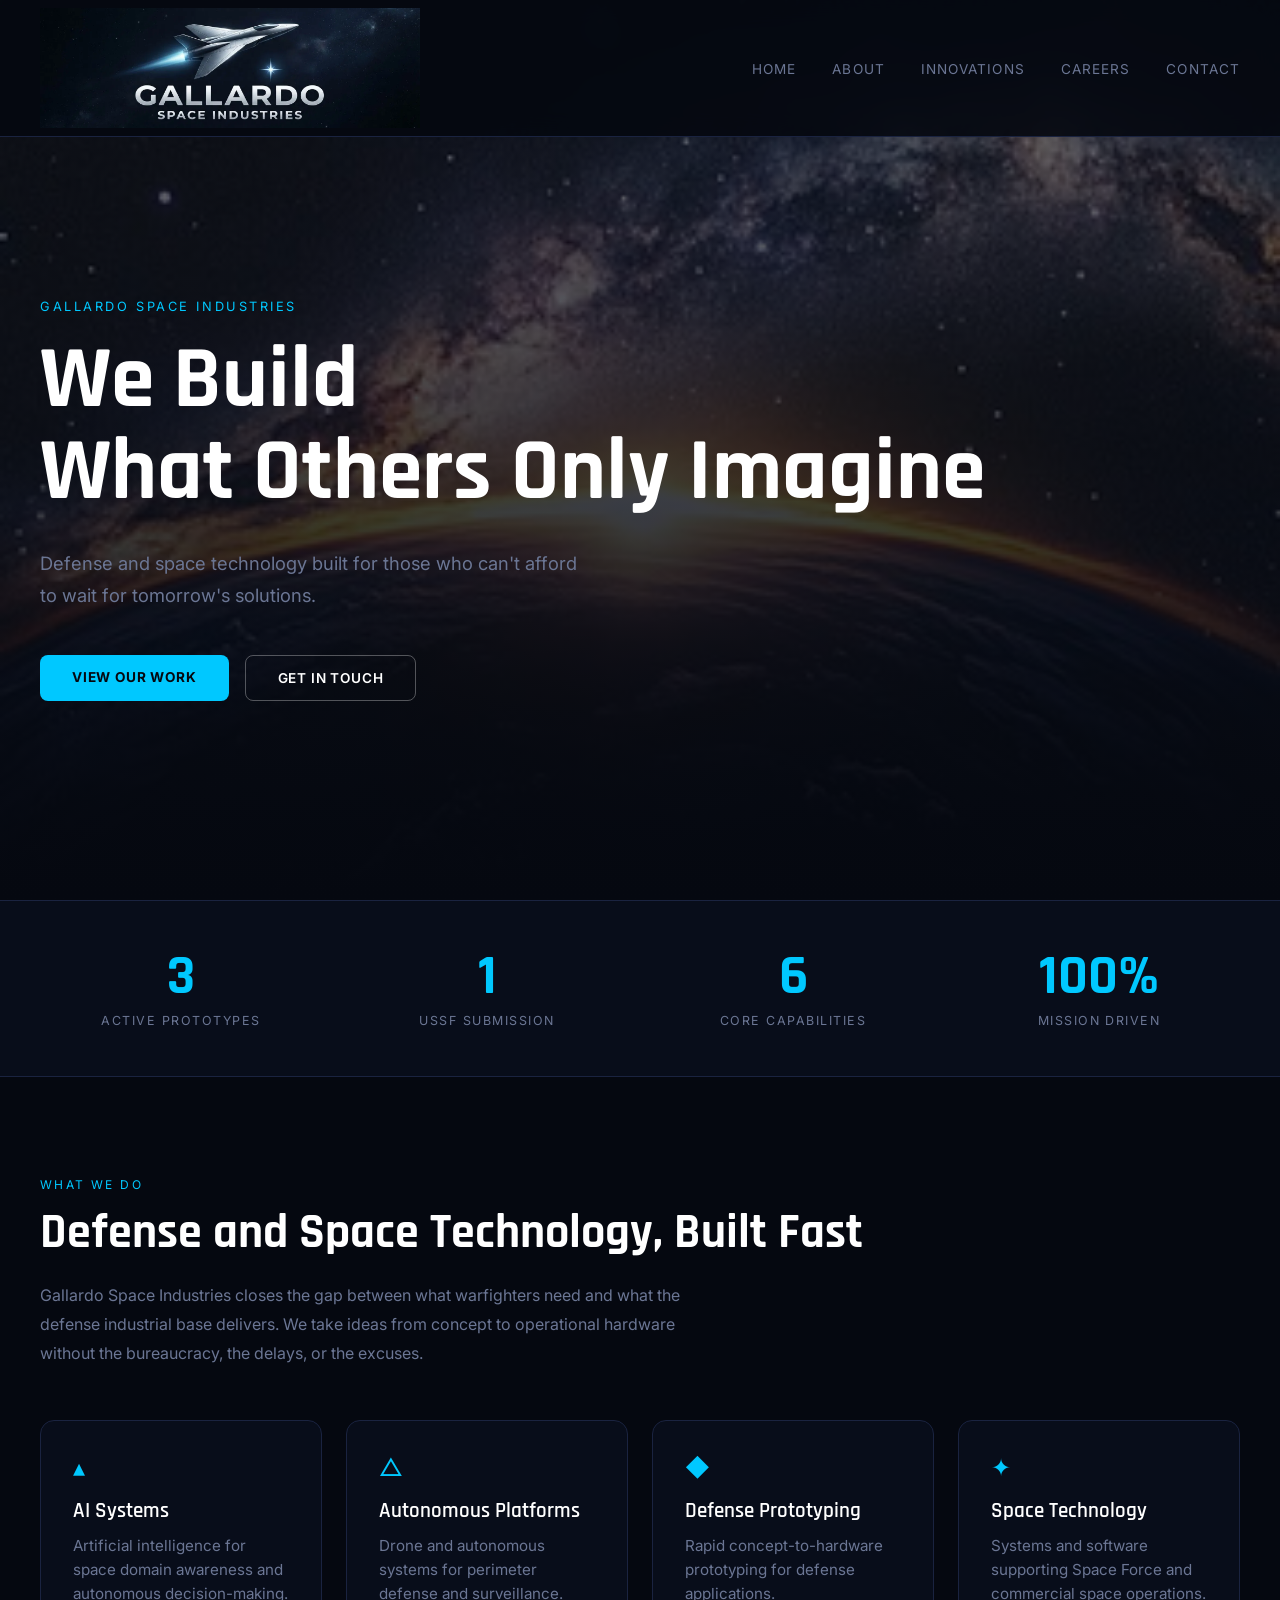
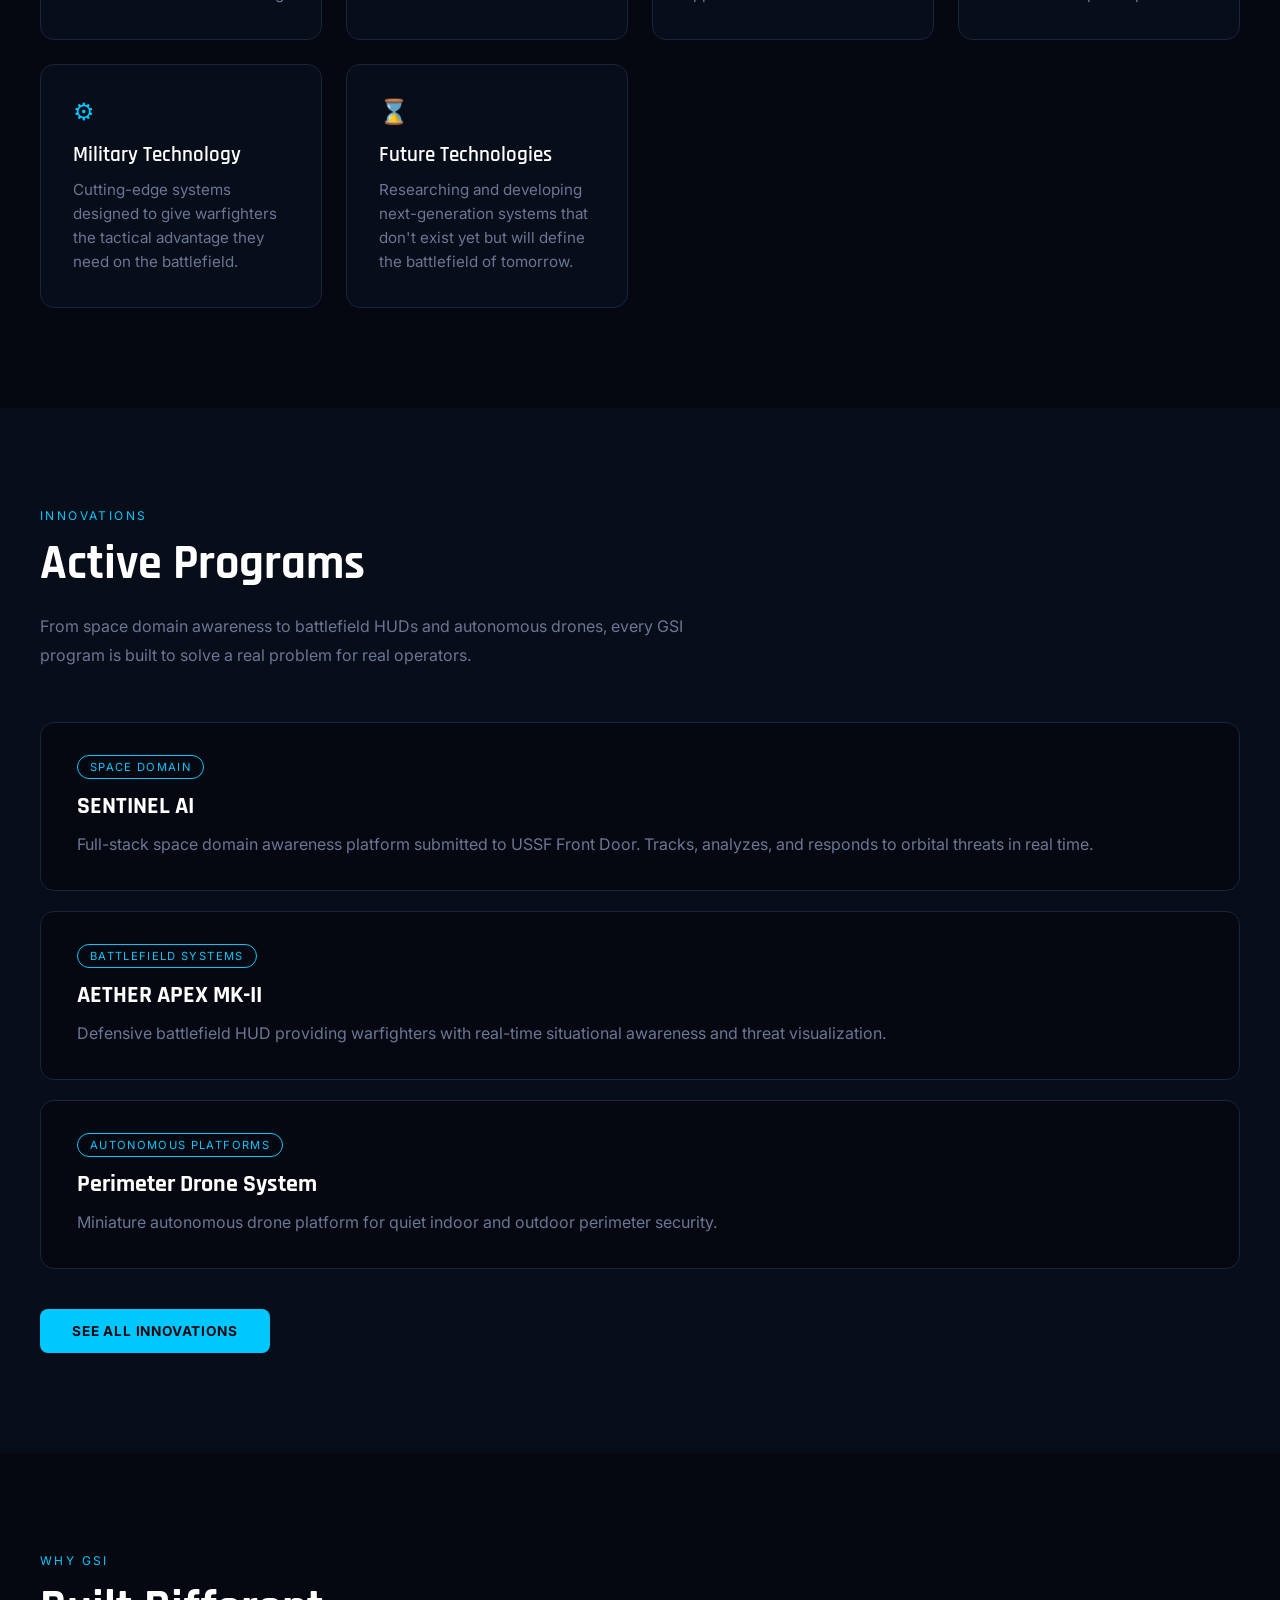
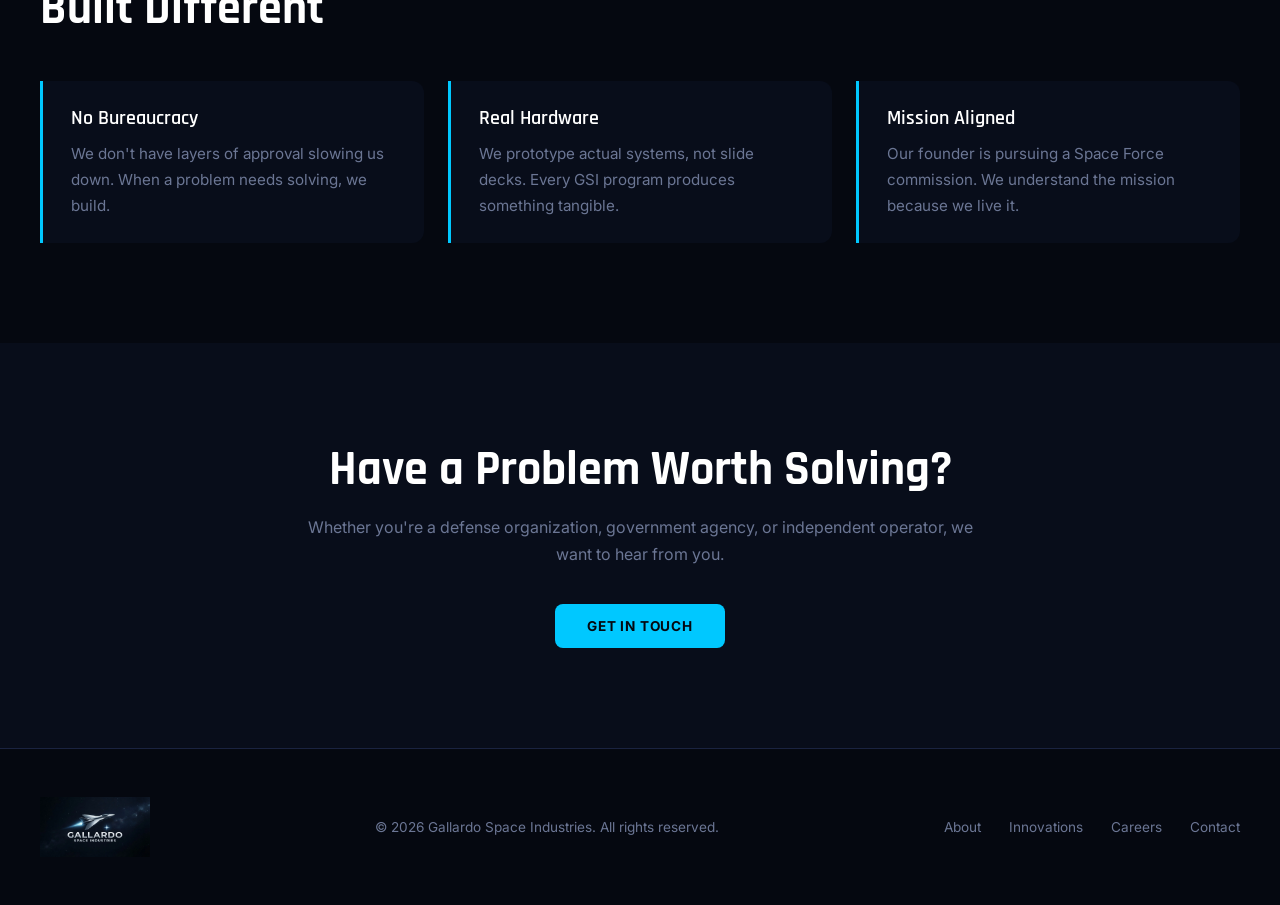
==== index.html @ 93b37f11 "add military and future technologies capabilities" ====
<!DOCTYPE html>
<html lang="en">
<head>
  <meta charset="UTF-8">
  <meta name="viewport" content="width=device-width, initial-scale=1.0">
  <title>Gallardo Space Industries</title>
  <link rel="stylesheet" href="styles.css">
  <link rel="icon" type="image/webp" href="images/GallardoSpaceIndustries.webp">
  <link href="https://fonts.googleapis.com/css2?family=Rajdhani:wght@300;400;500;600;700&family=Inter:wght@300;400;500&display=swap" rel="stylesheet">
</head>
<body>

  <nav id="nav">
    <div class="nav-inner">
      <a href="index.html" class="nav-logo">
        <img src="images/GallardoSpaceIndustries.webp" alt="Gallardo Space Industries">
      </a>
      <button class="hamburger" id="hamburger">
        <span></span>
        <span></span>
        <span></span>
      </button>
      <ul class="nav-links" id="nav-links">
        <li><a href="index.html">Home</a></li>
        <li><a href="about.html">About</a></li>
        <li><a href="innovations.html">Innovations</a></li>
        <li><a href="careers.html">Careers</a></li>
        <li><a href="contact.html">Contact</a></li>
      </ul>
    </div>
  </nav>

  <section class="hero">
    <div class="hero-content">
      <p class="eyebrow">Gallardo Space Industries</p>
      <h1>We Build<br>What Others Only Imagine</h1>
      <p class="hero-sub">Defense and space technology built for those who can't afford to wait for tomorrow's solutions.</p>
      <div class="hero-actions">
        <a href="innovations.html" class="btn-primary">View Our Work</a>
        <a href="contact.html" class="btn-ghost">Get In Touch</a>
      </div>
    </div>
  </section>

  <section class="stats-bar">
    <div class="stats-inner">
      <div class="stat">
        <div class="stat-num">3</div>
        <div class="stat-label">Active Prototypes</div>
      </div>
      <div class="stat">
        <div class="stat-num">1</div>
        <div class="stat-label">USSF Submission</div>
      </div>
      <div class="stat">
        <div class="stat-num">6</div>
        <div class="stat-label">Core Capabilities</div>
      </div>
      <div class="stat">
        <div class="stat-num">100%</div>
        <div class="stat-label">Mission Driven</div>
      </div>
    </div>
  </section>

  <section class="section">
    <div class="section-inner">
      <p class="section-label">What We Do</p>
      <h2>Defense and Space Technology, Built Fast</h2>
      <p class="section-body">Gallardo Space Industries closes the gap between what warfighters need and what the defense industrial base delivers. We take ideas from concept to operational hardware without the bureaucracy, the delays, or the excuses.</p>
      <div class="cap-grid">
        <div class="cap-card reveal">
          <div class="cap-icon">&#9652;</div>
          <h3>AI Systems</h3>
          <p>Artificial intelligence for space domain awareness and autonomous decision-making.</p>
        </div>
        <div class="cap-card reveal">
          <div class="cap-icon">&#9651;</div>
          <h3>Autonomous Platforms</h3>
          <p>Drone and autonomous systems for perimeter defense and surveillance.</p>
        </div>
        <div class="cap-card reveal">
          <div class="cap-icon">&#9670;</div>
          <h3>Defense Prototyping</h3>
          <p>Rapid concept-to-hardware prototyping for defense applications.</p>
        </div>
        <div class="cap-card reveal">
          <div class="cap-icon">&#10022;</div>
          <h3>Space Technology</h3>
          <p>Systems and software supporting Space Force and commercial space operations.</p>
        </div>
        <div class="cap-card reveal">
          <div class="cap-icon">&#9881;</div>
          <h3>Military Technology</h3>
          <p>Cutting-edge systems designed to give warfighters the tactical advantage they need on the battlefield.</p>
        </div>
        <div class="cap-card reveal">
          <div class="cap-icon">&#8987;</div>
          <h3>Future Technologies</h3>
          <p>Researching and developing next-generation systems that don't exist yet but will define the battlefield of tomorrow.</p>
        </div>
      </div>
    </div>
  </section>

  <section class="section section-dark">
    <div class="section-inner">
      <p class="section-label">Innovations</p>
      <h2>Active Programs</h2>
      <p class="section-body">From space domain awareness to battlefield HUDs and autonomous drones, every GSI program is built to solve a real problem for real operators.</p>
      <div class="projects-list">
        <div class="project-card reveal">
          <div class="project-tag">Space Domain</div>
          <h3>SENTINEL AI</h3>
          <p>Full-stack space domain awareness platform submitted to USSF Front Door. Tracks, analyzes, and responds to orbital threats in real time.</p>
        </div>
        <div class="project-card reveal">
          <div class="project-tag">Battlefield Systems</div>
          <h3>AETHER APEX MK-II</h3>
          <p>Defensive battlefield HUD providing warfighters with real-time situational awareness and threat visualization.</p>
        </div>
        <div class="project-card reveal">
          <div class="project-tag">Autonomous Platforms</div>
          <h3>Perimeter Drone System</h3>
          <p>Miniature autonomous drone platform for quiet indoor and outdoor perimeter security.</p>
        </div>
      </div>
      <div style="margin-top: 40px;">
        <a href="innovations.html" class="btn-primary">See All Innovations</a>
      </div>
    </div>
  </section>

  <section class="section">
    <div class="section-inner">
      <p class="section-label">Why GSI</p>
      <h2>Built Different</h2>
      <div class="why-grid">
        <div class="why-card reveal">
          <h3>No Bureaucracy</h3>
          <p>We don't have layers of approval slowing us down. When a problem needs solving, we build.</p>
        </div>
        <div class="why-card reveal">
          <h3>Real Hardware</h3>
          <p>We prototype actual systems, not slide decks. Every GSI program produces something tangible.</p>
        </div>
        <div class="why-card reveal">
          <h3>Mission Aligned</h3>
          <p>Our founder is pursuing a Space Force commission. We understand the mission because we live it.</p>
        </div>
      </div>
    </div>
  </section>

  <section class="section section-dark cta-section">
    <div class="section-inner cta-inner">
      <h2>Have a Problem Worth Solving?</h2>
      <p>Whether you're a defense organization, government agency, or independent operator, we want to hear from you.</p>
      <a href="contact.html" class="btn-primary">Get In Touch</a>
    </div>
  </section>

  <footer>
    <div class="footer-inner">
      <img src="images/GallardoSpaceIndustries.webp" alt="GSI" class="footer-logo">
      <p>&copy; 2026 Gallardo Space Industries. All rights reserved.</p>
      <div class="footer-links">
        <a href="about.html">About</a>
        <a href="innovations.html">Innovations</a>
        <a href="careers.html">Careers</a>
        <a href="contact.html">Contact</a>
      </div>
    </div>
  </footer>

  <script src="script.js"></script>
</body>
</html>
---- styles.css ----
* { margin: 0; padding: 0; box-sizing: border-box; }

:root {
  --bg: #050810;
  --surface: #080d1a;
  --border: #1a2340;
  --accent: #00c8ff;
  --accent2: #0055ff;
  --text: #e8eaf0;
  --muted: #6b7694;
  --white: #ffffff;
}

body {
  background-color: var(--bg);
  color: var(--text);
  font-family: 'Inter', sans-serif;
  overflow-x: hidden;
}

/* NAV */
#nav {
  position: fixed;
  top: 0;
  width: 100%;
  z-index: 100;
  padding: 8px 40px;
  background: rgba(5, 8, 16, 0.92);
  backdrop-filter: blur(12px);
  border-bottom: 1px solid var(--border);
  transition: background 0.3s;
}

.nav-inner {
  display: flex;
  justify-content: space-between;
  align-items: center;
  max-width: 1200px;
  margin: 0 auto;
}

.nav-logo img {
  height: 120px;
  width: 380px;
  object-fit: cover;
  display: block;
}

.nav-links {
  display: flex;
  list-style: none;
  gap: 36px;
}

.nav-links a {
  color: var(--muted);
  text-decoration: none;
  font-size: 0.85rem;
  letter-spacing: 0.08em;
  text-transform: uppercase;
  transition: color 0.3s;
}

.nav-links a:hover { color: var(--accent); }

.hamburger {
  display: none;
  flex-direction: column;
  gap: 5px;
  cursor: pointer;
  background: none;
  border: none;
  padding: 4px;
}

.hamburger span {
  display: block;
  width: 24px;
  height: 2px;
  background: var(--white);
  transition: all 0.3s;
}

.nav-links.open {
  display: flex;
  flex-direction: column;
  position: absolute;
  top: 100%;
  left: 0;
  width: 100%;
  background: rgba(5, 8, 16, 0.98);
  padding: 20px 24px;
  gap: 20px;
  border-bottom: 1px solid var(--border);
}

/* HERO */
.hero {
  min-height: 100vh;
  display: flex;
  align-items: center;
  padding: 200px 40px 100px;
  background-image: linear-gradient(to bottom, rgba(5,8,16,0.55) 0%, rgba(5,8,16,0.8) 60%, rgba(5,8,16,1) 100%), url('images/Earth.jpg');
  background-size: cover;
  background-position: center top;
}

.hero-content {
  max-width: 1200px;
  margin: 0 auto;
  width: 100%;
}

.eyebrow {
  color: var(--accent);
  font-size: 0.8rem;
  text-transform: uppercase;
  letter-spacing: 0.2em;
  margin-bottom: 20px;
}

.hero h1 {
  font-family: 'Rajdhani', sans-serif;
  font-size: clamp(3rem, 7vw, 5.5rem);
  font-weight: 700;
  color: var(--white);
  line-height: 1.05;
  margin-bottom: 28px;
}

.hero-sub {
  color: var(--muted);
  font-size: 1.15rem;
  max-width: 540px;
  line-height: 1.75;
  margin-bottom: 44px;
}

.hero-actions { display: flex; gap: 16px; flex-wrap: wrap; }

/* STATS BAR */
.stats-bar {
  background: var(--surface);
  border-top: 1px solid var(--border);
  border-bottom: 1px solid var(--border);
  padding: 48px 40px;
}

.stats-inner {
  max-width: 1200px;
  margin: 0 auto;
  display: grid;
  grid-template-columns: repeat(4, 1fr);
  gap: 24px;
  text-align: center;
}

.stat-num {
  font-family: 'Rajdhani', sans-serif;
  font-size: 3.5rem;
  font-weight: 700;
  color: var(--accent);
  line-height: 1;
  margin-bottom: 8px;
}

.stat-label {
  font-size: 0.78rem;
  text-transform: uppercase;
  letter-spacing: 0.12em;
  color: var(--muted);
}

/* BUTTONS */
.btn-primary {
  background: var(--accent);
  color: var(--bg);
  padding: 14px 32px;
  border-radius: 8px;
  text-decoration: none;
  font-weight: 700;
  font-size: 0.85rem;
  letter-spacing: 0.06em;
  text-transform: uppercase;
  border: none;
  cursor: pointer;
  transition: opacity 0.3s, transform 0.2s;
  display: inline-block;
}

.btn-primary:hover { opacity: 0.85; transform: translateY(-2px); }

.btn-ghost {
  border: 1px solid rgba(255,255,255,0.3);
  color: var(--white);
  padding: 14px 32px;
  border-radius: 8px;
  text-decoration: none;
  font-weight: 600;
  font-size: 0.85rem;
  letter-spacing: 0.06em;
  text-transform: uppercase;
  transition: border-color 0.3s, color 0.3s;
  display: inline-block;
}

.btn-ghost:hover { border-color: var(--accent); color: var(--accent); }

/* SECTIONS */
.section { padding: 100px 40px; }
.section-dark { background: var(--surface); }

.section-inner {
  max-width: 1200px;
  margin: 0 auto;
}

.section-label {
  color: var(--accent);
  font-size: 0.75rem;
  text-transform: uppercase;
  letter-spacing: 0.2em;
  margin-bottom: 14px;
}

.section h2,
.section-inner h2 {
  font-family: 'Rajdhani', sans-serif;
  font-size: clamp(2rem, 4vw, 3rem);
  font-weight: 700;
  color: var(--white);
  margin-bottom: 20px;
  line-height: 1.15;
}

.section-body {
  color: var(--muted);
  font-size: 1rem;
  line-height: 1.8;
  max-width: 680px;
  margin-bottom: 52px;
}

/* CAP GRID */
.cap-grid {
  display: grid;
  grid-template-columns: repeat(auto-fit, minmax(240px, 1fr));
  gap: 24px;
  margin-top: 44px;
}

.cap-icon {
  font-size: 1.5rem;
  color: var(--accent);
  margin-bottom: 16px;
}

.cap-card {
  background: var(--surface);
  border: 1px solid var(--border);
  border-radius: 14px;
  padding: 32px;
  transition: border-color 0.3s, transform 0.3s;
}

.cap-card:hover { border-color: var(--accent); transform: translateY(-4px); }

.cap-card h3 {
  font-family: 'Rajdhani', sans-serif;
  font-size: 1.3rem;
  font-weight: 600;
  color: var(--white);
  margin-bottom: 10px;
}

.cap-card p { color: var(--muted); font-size: 0.95rem; line-height: 1.6; }

/* PROJECTS */
.projects-list {
  display: flex;
  flex-direction: column;
  gap: 20px;
  margin-top: 44px;
}

.project-tag {
  font-size: 0.7rem;
  text-transform: uppercase;
  letter-spacing: 0.12em;
  color: var(--accent);
  border: 1px solid var(--accent);
  border-radius: 999px;
  padding: 4px 12px;
  display: inline-block;
  margin-bottom: 12px;
}

.project-card {
  background: var(--bg);
  border: 1px solid var(--border);
  border-radius: 14px;
  padding: 32px 36px;
  transition: border-color 0.3s, transform 0.3s;
}

.project-card:hover { border-color: var(--accent); transform: translateX(6px); }

.project-card h3 {
  font-family: 'Rajdhani', sans-serif;
  font-size: 1.5rem;
  font-weight: 700;
  color: var(--white);
  margin-bottom: 10px;
}

.project-card p { color: var(--muted); line-height: 1.7; }

/* WHY GRID */
.why-grid {
  display: grid;
  grid-template-columns: repeat(auto-fit, minmax(280px, 1fr));
  gap: 24px;
  margin-top: 44px;
}

.why-card {
  border-left: 3px solid var(--accent);
  padding: 24px 28px;
  background: var(--surface);
  border-radius: 0 12px 12px 0;
}

.why-card h3 {
  font-family: 'Rajdhani', sans-serif;
  font-size: 1.25rem;
  font-weight: 600;
  color: var(--white);
  margin-bottom: 10px;
}

.why-card p { color: var(--muted); line-height: 1.7; font-size: 0.95rem; }

/* CTA */
.cta-section { text-align: center; }
.cta-inner { max-width: 700px; margin: 0 auto; }
.cta-inner h2 { margin-bottom: 16px; }
.cta-inner p { color: var(--muted); margin-bottom: 36px; line-height: 1.7; }

/* PAGE HERO (inner pages) */
.page-hero {
  padding: 220px 40px 80px;
  width: 100%;
  background-size: cover;
  background-position: center top;
}

.page-hero-inner {
  max-width: 1200px;
  margin: 0 auto;
}

.page-hero h1 {
  font-family: 'Rajdhani', sans-serif;
  font-size: clamp(2.5rem, 5vw, 4rem);
  font-weight: 700;
  color: var(--white);
  line-height: 1.1;
  margin-bottom: 20px;
}

/* PAGE HERO BACKGROUNDS */
.about-hero {
  background-image: linear-gradient(to bottom, rgba(5,8,16,0.55) 0%, rgba(5,8,16,0.8) 60%, rgba(5,8,16,1) 100%), url('images/about.webp');
}

.innovations-hero {
  background-image: linear-gradient(to bottom, rgba(5,8,16,0.55) 0%, rgba(5,8,16,0.8) 60%, rgba(5,8,16,1) 100%), url('images/innovations.jpg');
}

.careers-hero {
  background-image: linear-gradient(to bottom, rgba(5,8,16,0.55) 0%, rgba(5,8,16,0.8) 60%, rgba(5,8,16,1) 100%), url('images/careers.jpeg');
}

.contact-hero {
  background-image: linear-gradient(to bottom, rgba(5,8,16,0.55) 0%, rgba(5,8,16,0.8) 60%, rgba(5,8,16,1) 100%), url('images/contact.jpg');
}

/* FOUNDER */
.founder-grid {
  display: grid;
  grid-template-columns: 260px 1fr;
  gap: 60px;
  align-items: start;
  margin-top: 44px;
}

.founder-photo {
  width: 260px;
  height: 260px;
  border-radius: 50%;
  object-fit: cover;
  border: 3px solid var(--accent);
}

.founder-text h3 {
  font-family: 'Rajdhani', sans-serif;
  font-size: 1.8rem;
  font-weight: 700;
  color: var(--white);
  margin-bottom: 16px;
}

.founder-text p { color: var(--muted); line-height: 1.8; font-size: 1rem; }

/* FORMS */
form {
  display: flex;
  flex-direction: column;
  gap: 16px;
  max-width: 620px;
  margin-top: 44px;
}

form input,
form textarea,
form select {
  background: var(--surface);
  border: 1px solid var(--border);
  border-radius: 10px;
  padding: 14px 18px;
  color: var(--text);
  font-family: 'Inter', sans-serif;
  font-size: 0.95rem;
  transition: border-color 0.3s;
  width: 100%;
}

form input:focus,
form textarea:focus,
form select:focus {
  outline: none;
  border-color: var(--accent);
}

form input::placeholder,
form textarea::placeholder { color: var(--muted); }

form input[type="file"] {
  border-style: dashed;
  color: var(--muted);
  cursor: pointer;
}

.form-success {
  color: var(--accent);
  margin-top: 8px;
  font-size: 0.95rem;
}

/* SCROLL REVEAL */
.reveal {
  opacity: 0;
  transform: translateY(30px);
  transition: opacity 0.7s ease, transform 0.7s ease;
}

.reveal.visible {
  opacity: 1;
  transform: translateY(0);
}

/* FOOTER */
footer {
  padding: 48px 40px;
  border-top: 1px solid var(--border);
}

.footer-inner {
  max-width: 1200px;
  margin: 0 auto;
  display: flex;
  align-items: center;
  justify-content: space-between;
  flex-wrap: wrap;
  gap: 24px;
}

.footer-logo { height: 60px; width: auto; }

footer p { color: var(--muted); font-size: 0.85rem; }

.footer-links { display: flex; gap: 28px; }

.footer-links a {
  color: var(--muted);
  text-decoration: none;
  font-size: 0.85rem;
  transition: color 0.3s;
}

.footer-links a:hover { color: var(--accent); }

/* ROLES (careers) */
.roles-list { display: flex; flex-direction: column; gap: 16px; margin-top: 44px; }

.role-card {
  background: var(--surface);
  border: 1px solid var(--border);
  border-radius: 14px;
  padding: 28px 32px;
  transition: border-color 0.3s;
}

.role-card:hover { border-color: var(--accent); }

.role-head {
  display: flex;
  justify-content: space-between;
  align-items: center;
  flex-wrap: wrap;
  gap: 8px;
  margin-bottom: 10px;
}

.role-head h3 {
  font-family: 'Rajdhani', sans-serif;
  font-size: 1.3rem;
  font-weight: 600;
  color: var(--white);
}

.role-tag {
  font-size: 0.7rem;
  text-transform: uppercase;
  letter-spacing: 0.1em;
  color: var(--accent);
  border: 1px solid var(--accent);
  border-radius: 999px;
  padding: 4px 12px;
}

.role-card p { color: var(--muted); font-size: 0.95rem; line-height: 1.6; }

/* HAMBURGER / RESPONSIVE */
.hamburger {
  display: none;
  flex-direction: column;
  gap: 5px;
  cursor: pointer;
  background: none;
  border: none;
  padding: 4px;
}

.hamburger span {
  display: block;
  width: 24px;
  height: 2px;
  background: var(--white);
  transition: all 0.3s;
}

.nav-links.open {
  display: flex;
  flex-direction: column;
  position: absolute;
  top: 100%;
  left: 0;
  width: 100%;
  background: rgba(5, 8, 16, 0.98);
  padding: 20px 24px;
  gap: 20px;
  border-bottom: 1px solid var(--border);
}

@media (max-width: 768px) {
  #nav { padding: 8px 20px; }
  .nav-logo img { height: 60px; width: 180px; }
  .nav-links { display: none; }
  .hamburger { display: flex; }
  .hero { padding: 160px 20px 80px; }
  .section { padding: 60px 20px; }
  .page-hero { padding: 160px 20px 60px; }
  .stats-bar { padding: 36px 20px; }
  .stats-inner { grid-template-columns: repeat(2, 1fr); }
  .founder-grid { grid-template-columns: 1fr; }
  .founder-photo { width: 200px; height: 200px; }
  .footer-inner { flex-direction: column; text-align: center; }
  .footer-links { justify-content: center; }
}
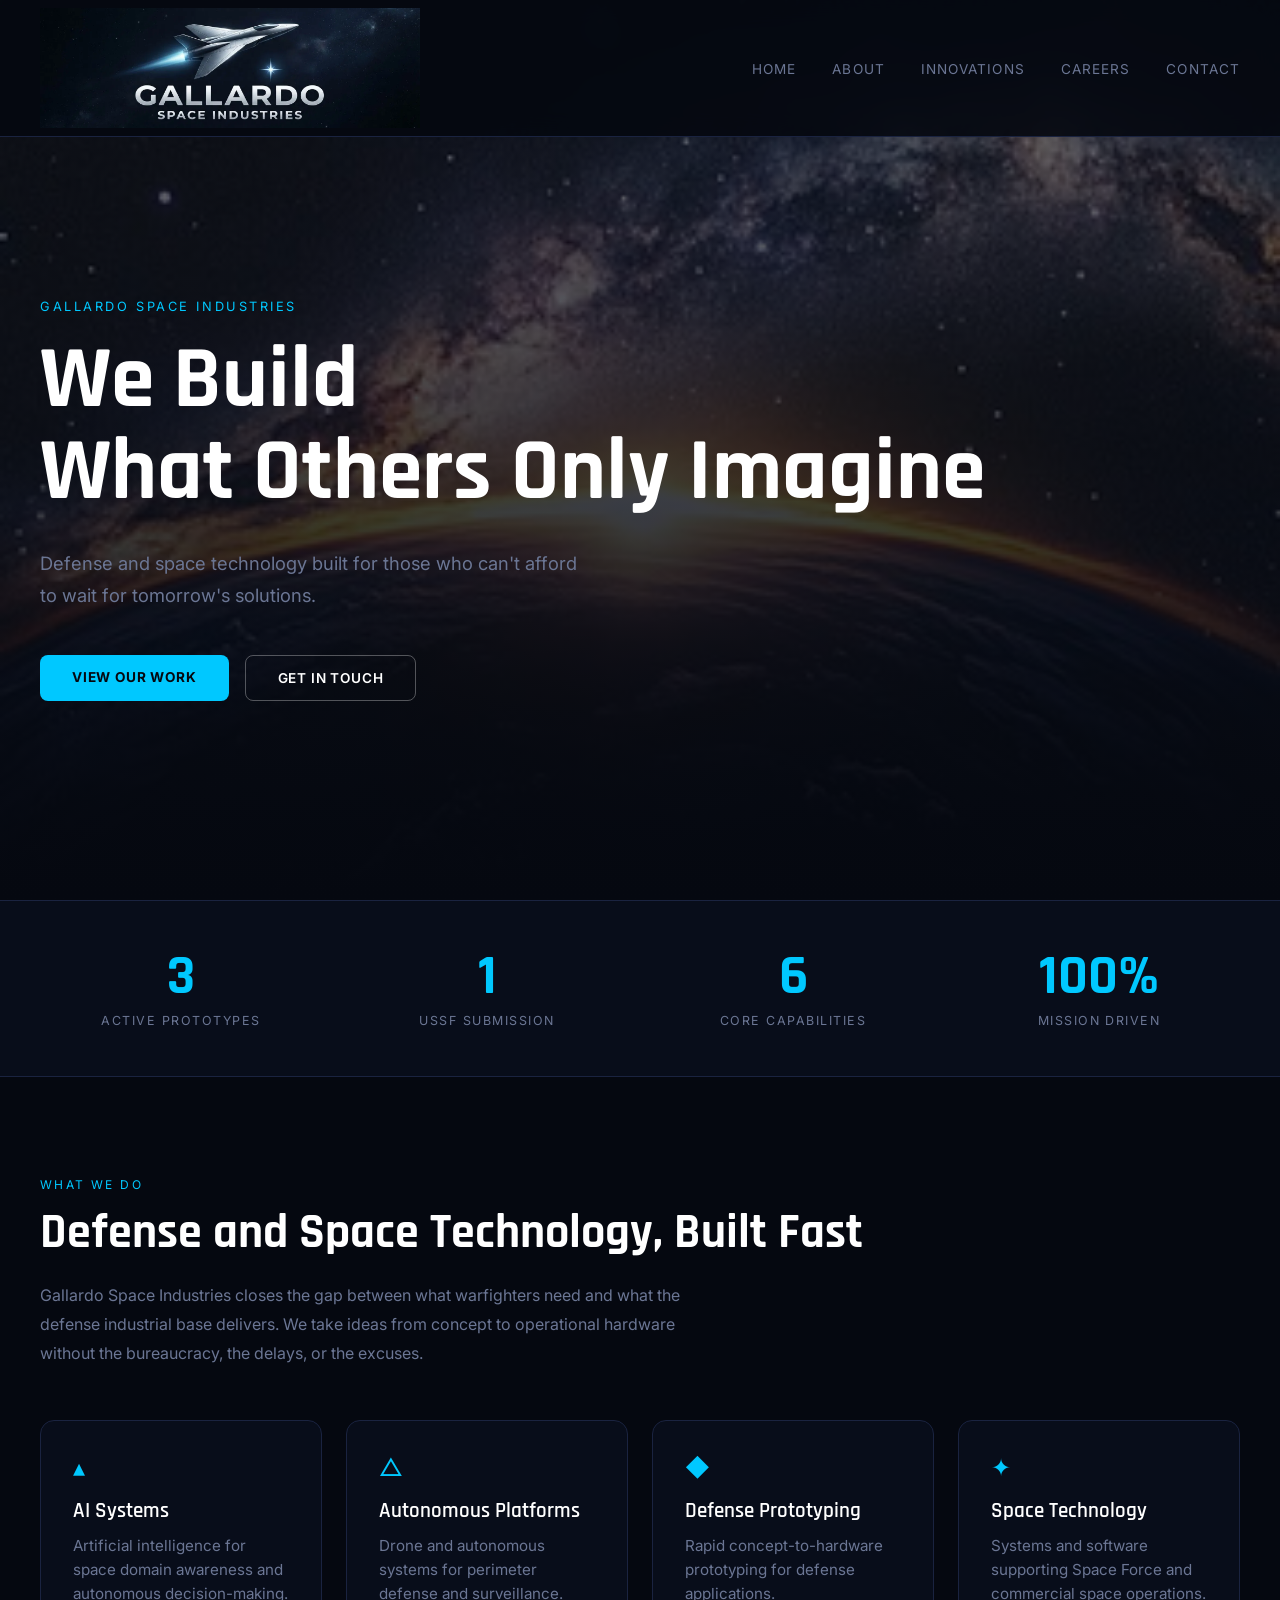
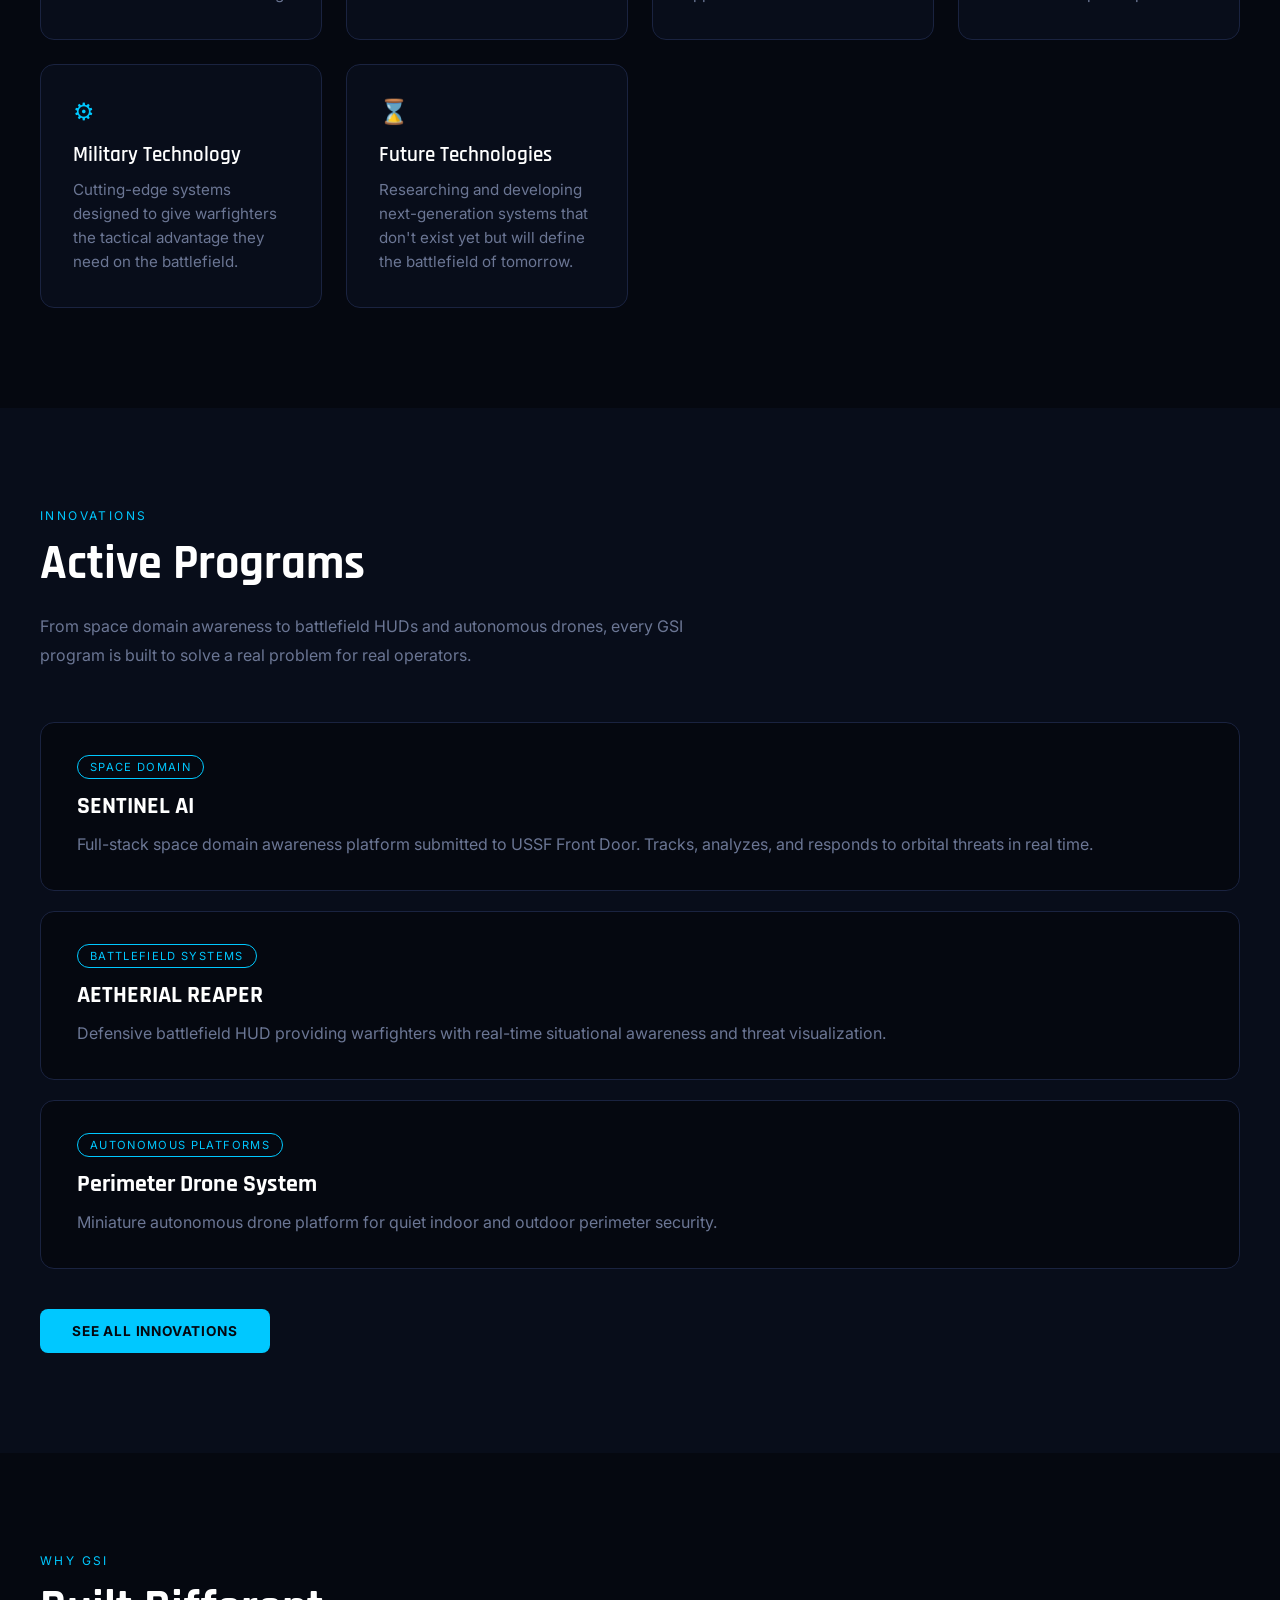
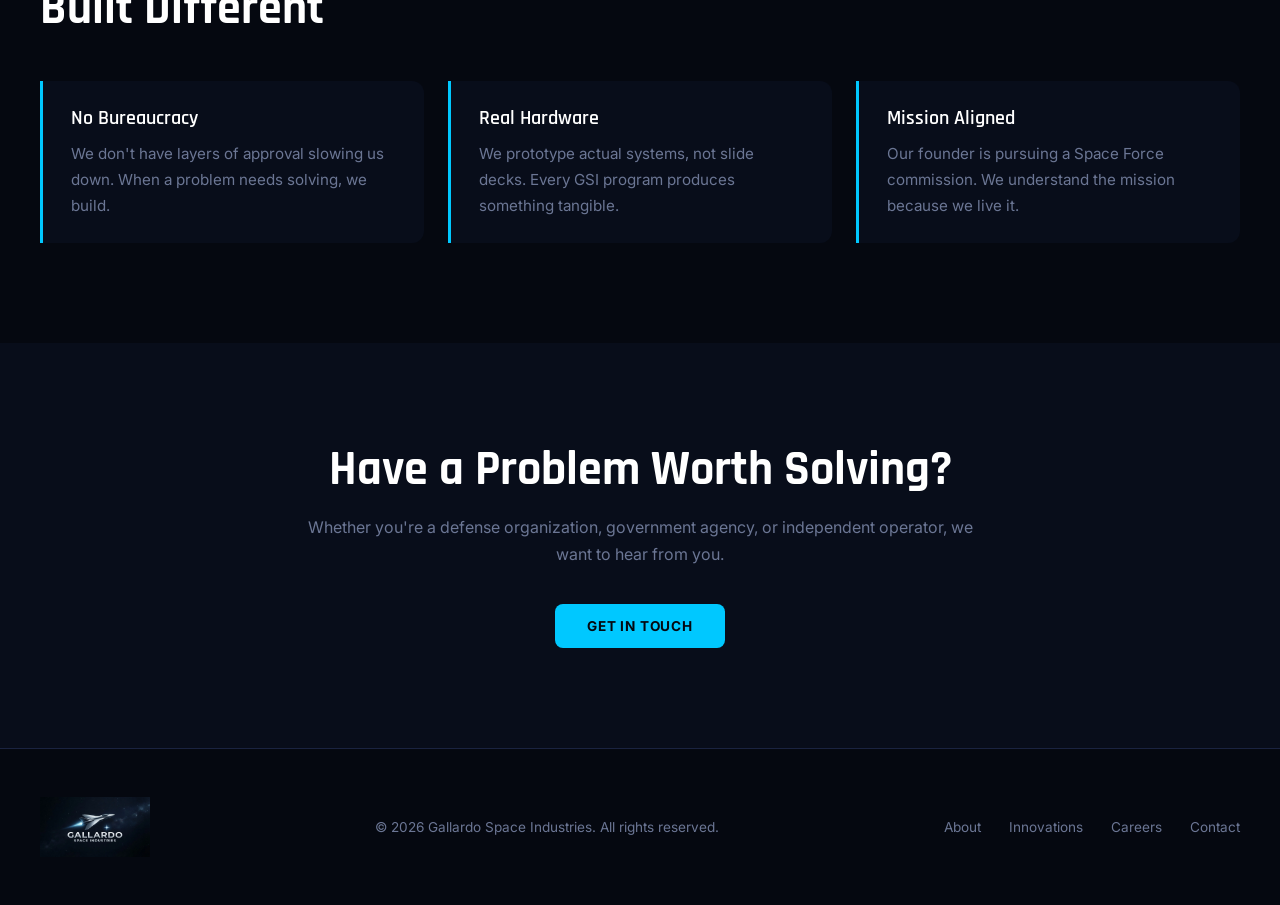
==== commit 61edd422: "index.html" ====
--- a/index.html
+++ b/index.html
@@ -116,7 +116,7 @@
         </div>
         <div class="project-card reveal">
           <div class="project-tag">Battlefield Systems</div>
-          <h3>AETHER APEX MK-II</h3>
+          <h3>AETHERIAL REAPER</h3>
           <p>Defensive battlefield HUD providing warfighters with real-time situational awareness and threat visualization.</p>
         </div>
         <div class="project-card reveal">
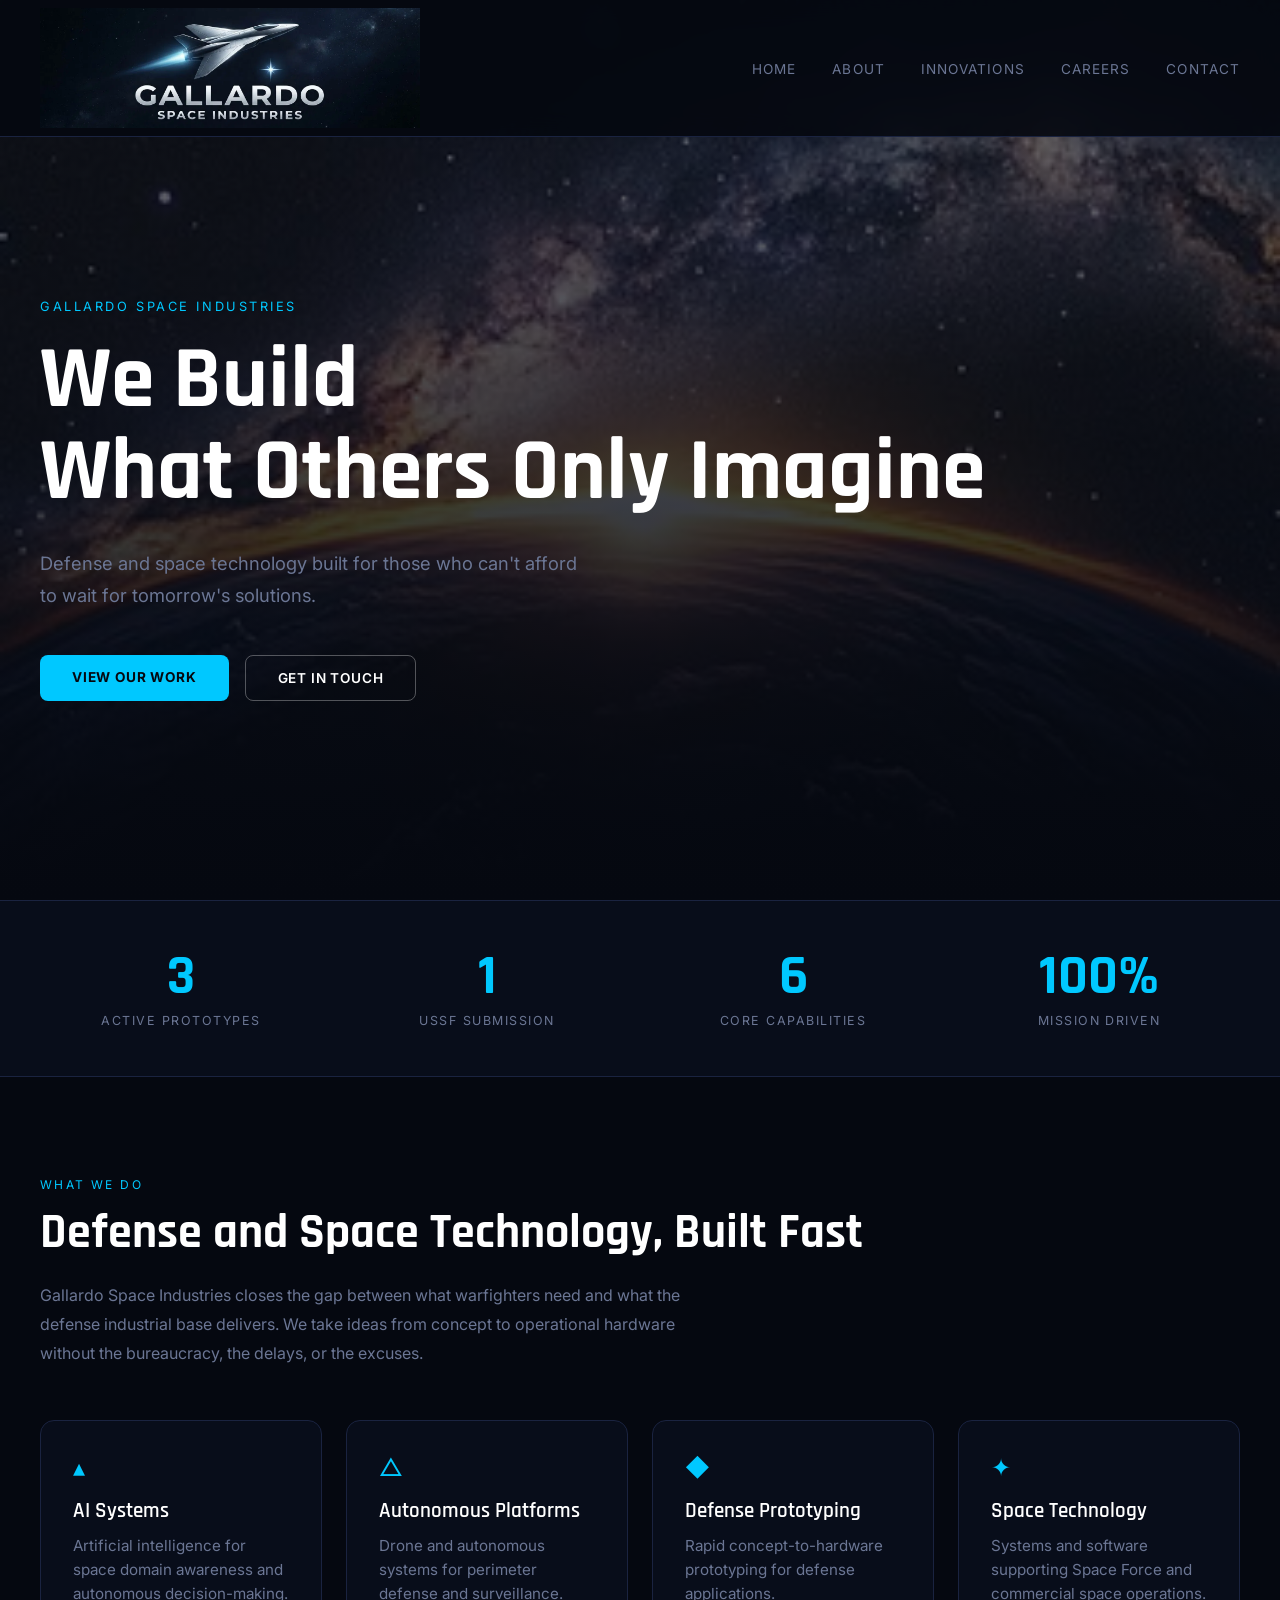
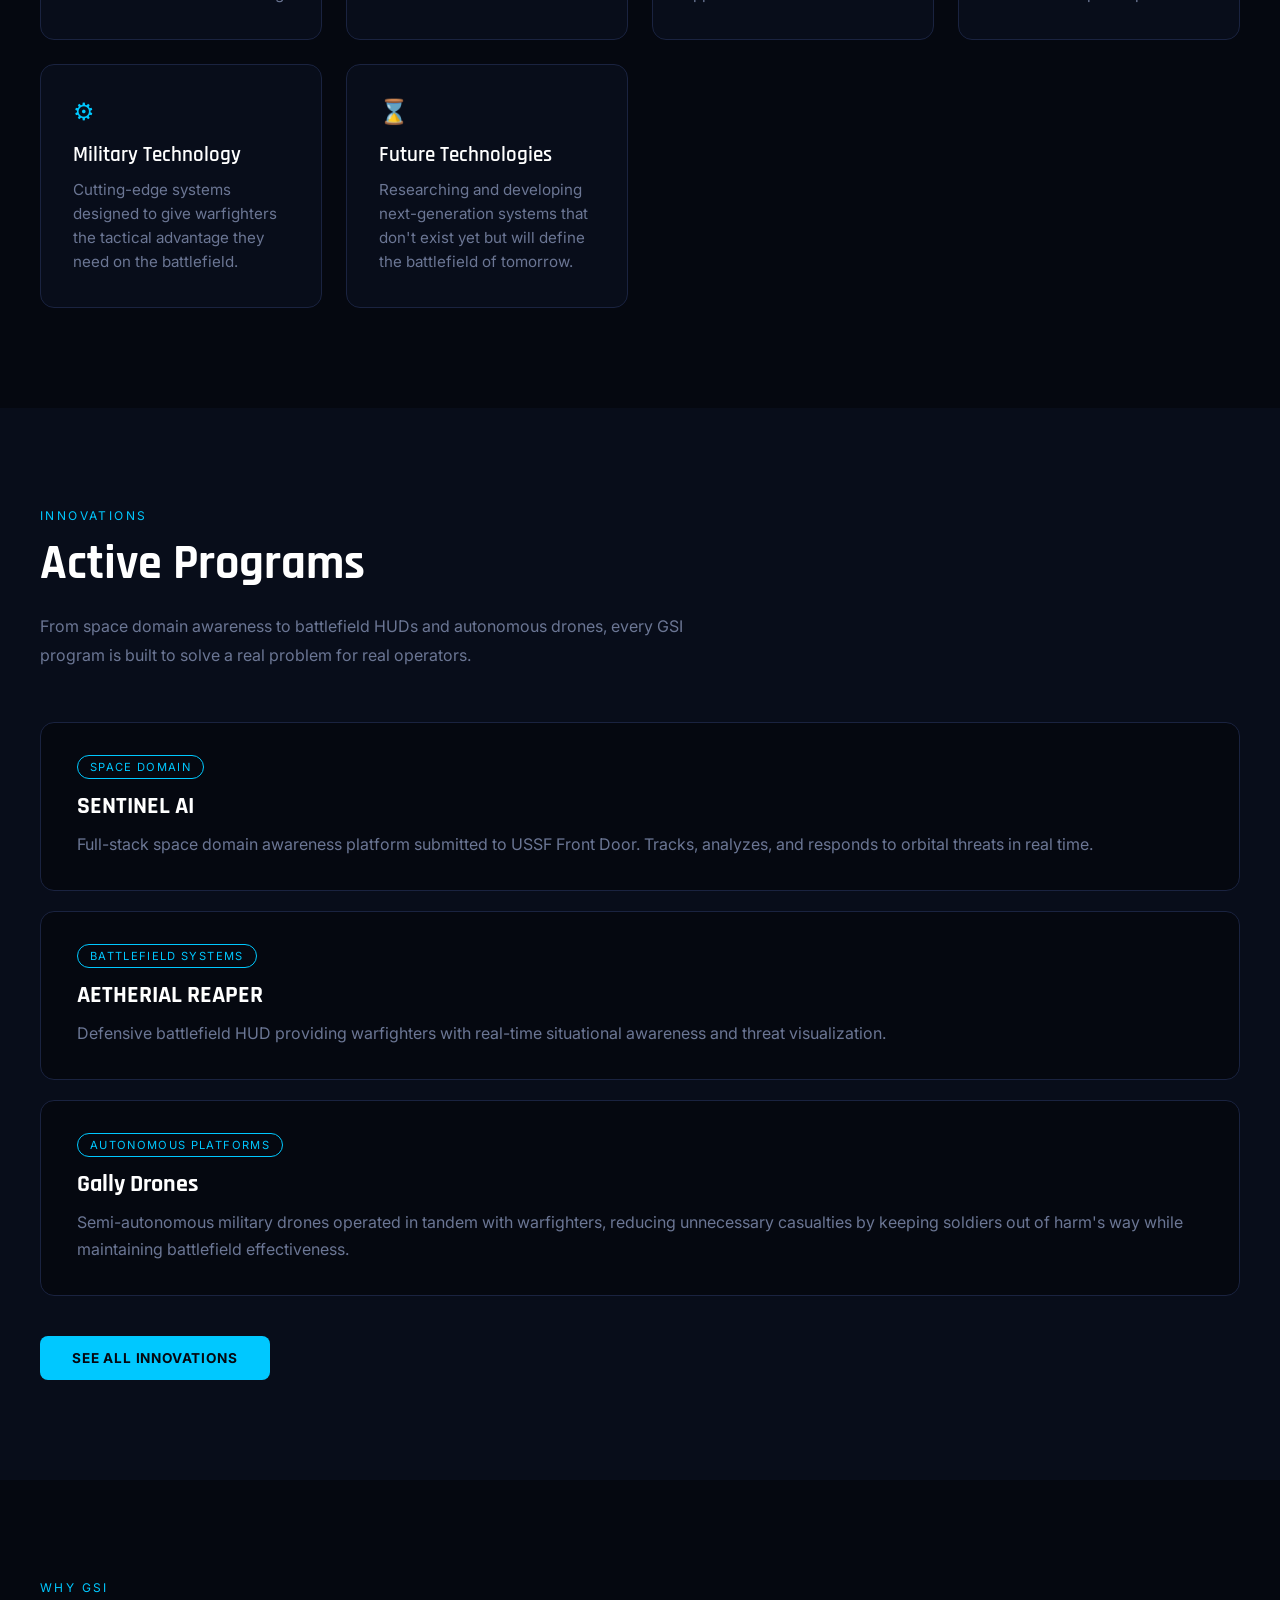
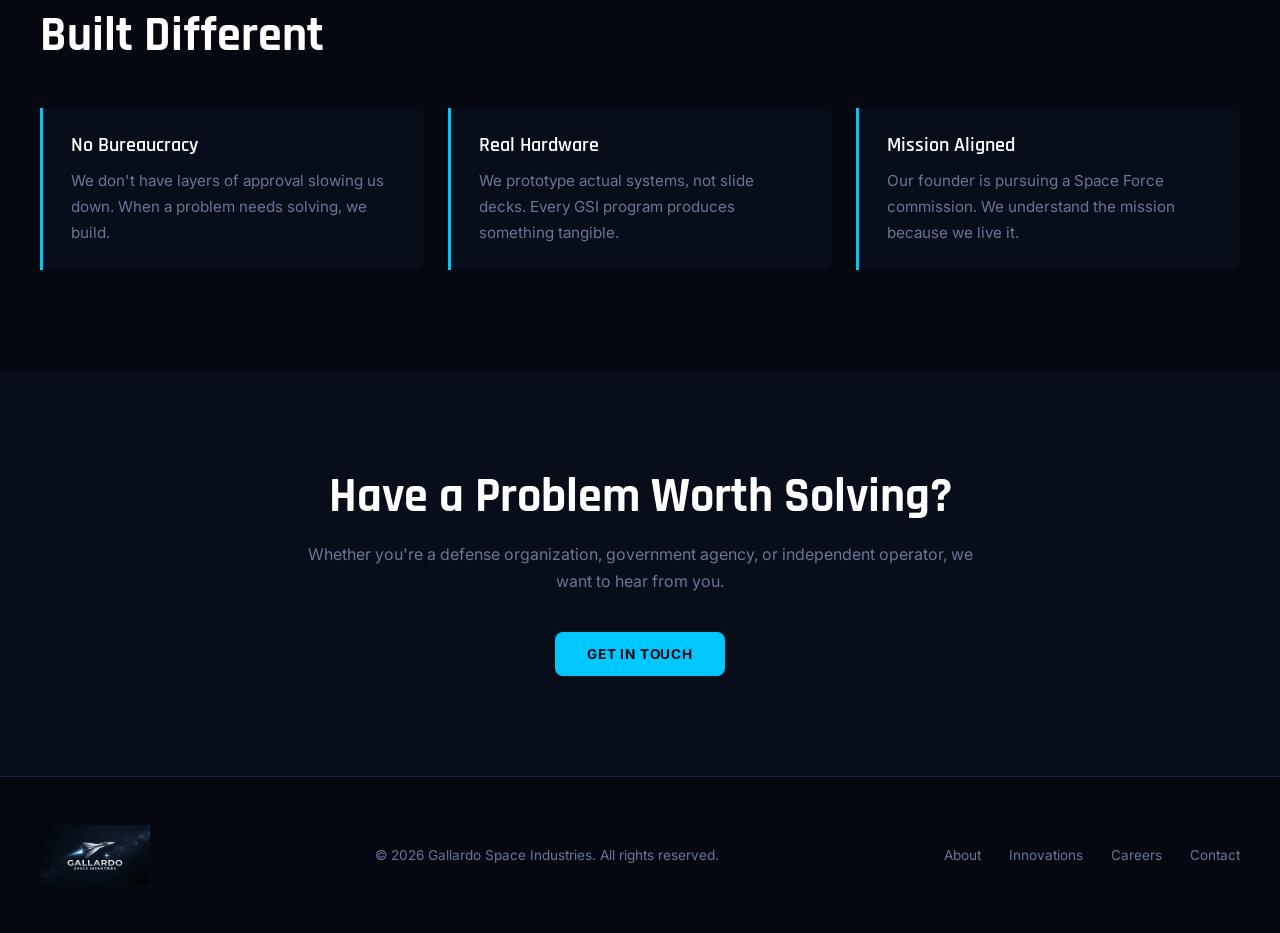
==== commit cb099299: "index.html" ====
--- a/index.html
+++ b/index.html
@@ -121,9 +121,9 @@
         </div>
         <div class="project-card reveal">
           <div class="project-tag">Autonomous Platforms</div>
-          <h3>Perimeter Drone System</h3>
-          <p>Miniature autonomous drone platform for quiet indoor and outdoor perimeter security.</p>
-        </div>
+          <h3>Gally Drones</h3>
+           <p>Semi-autonomous military drones operated in tandem with warfighters, reducing unnecessary casualties by keeping soldiers out of harm's way while maintaining battlefield effectiveness.</p>
+        </div>  
       </div>
       <div style="margin-top: 40px;">
         <a href="innovations.html" class="btn-primary">See All Innovations</a>
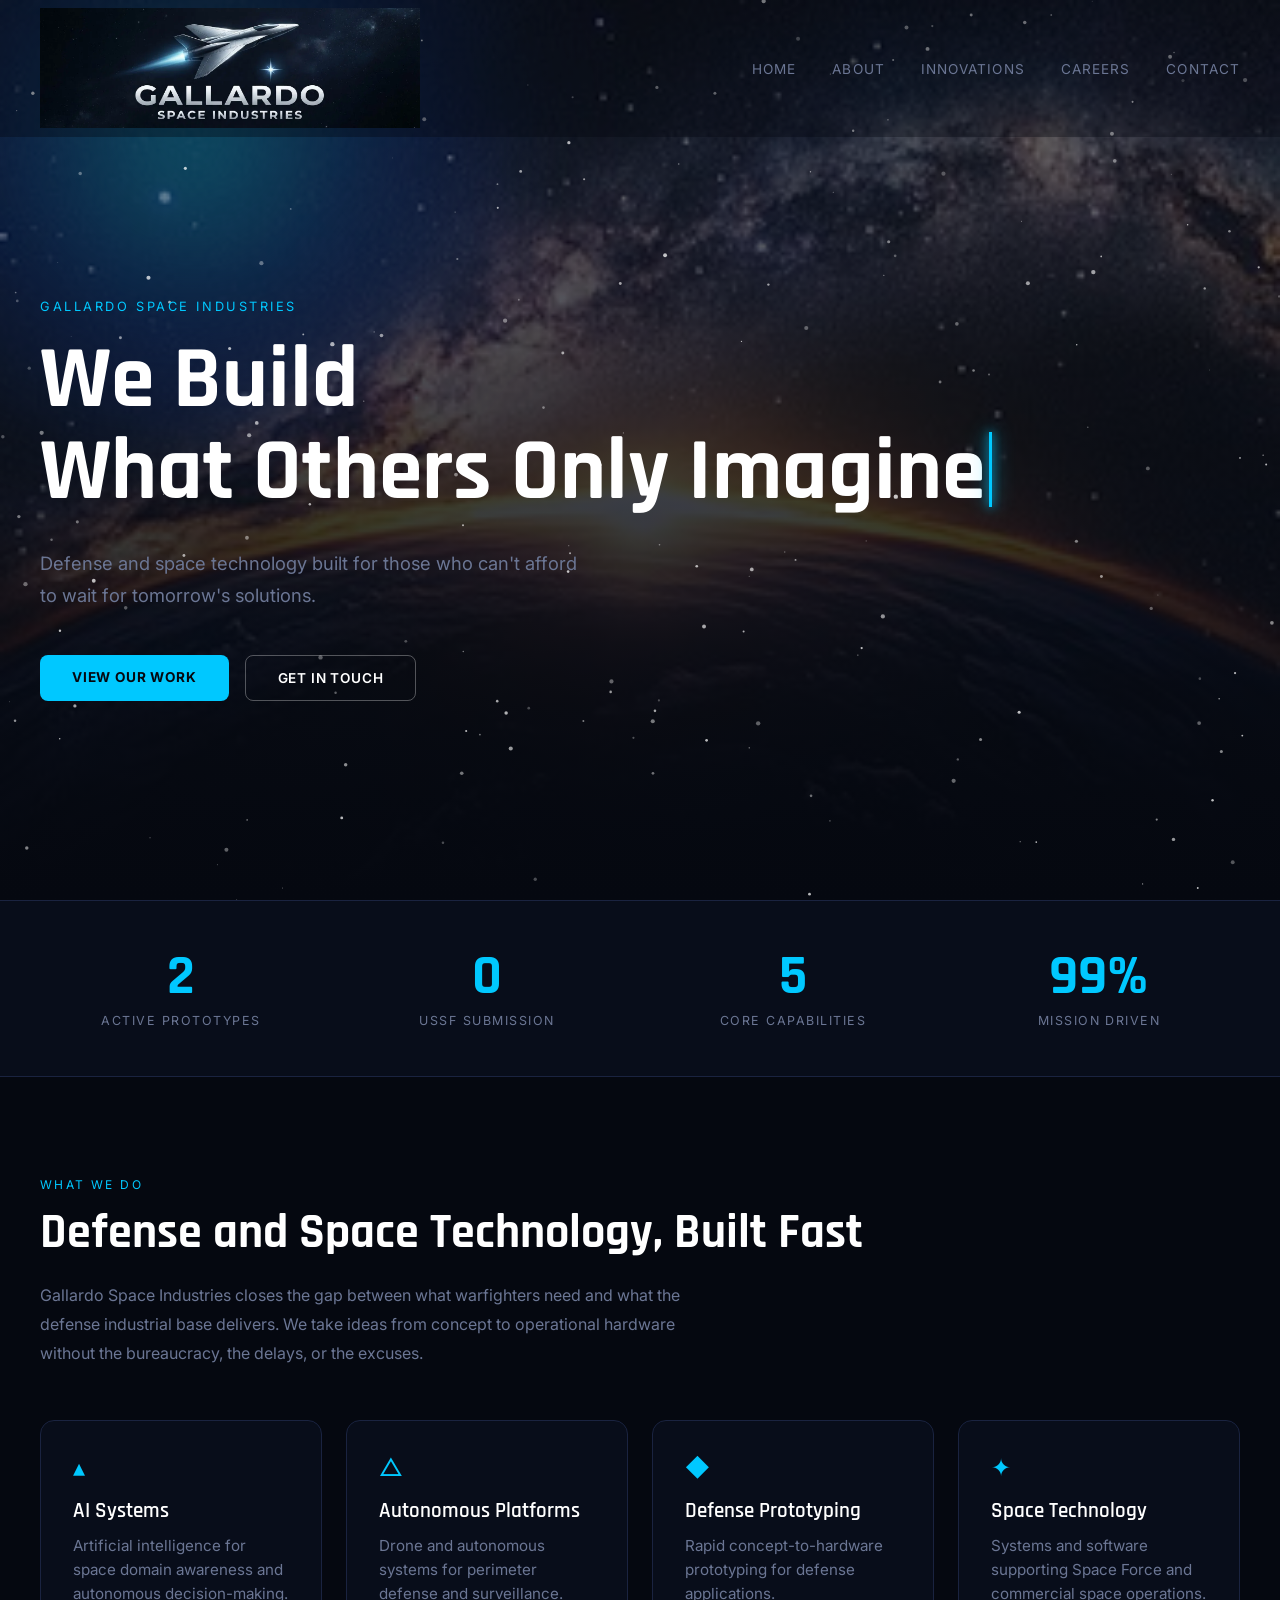
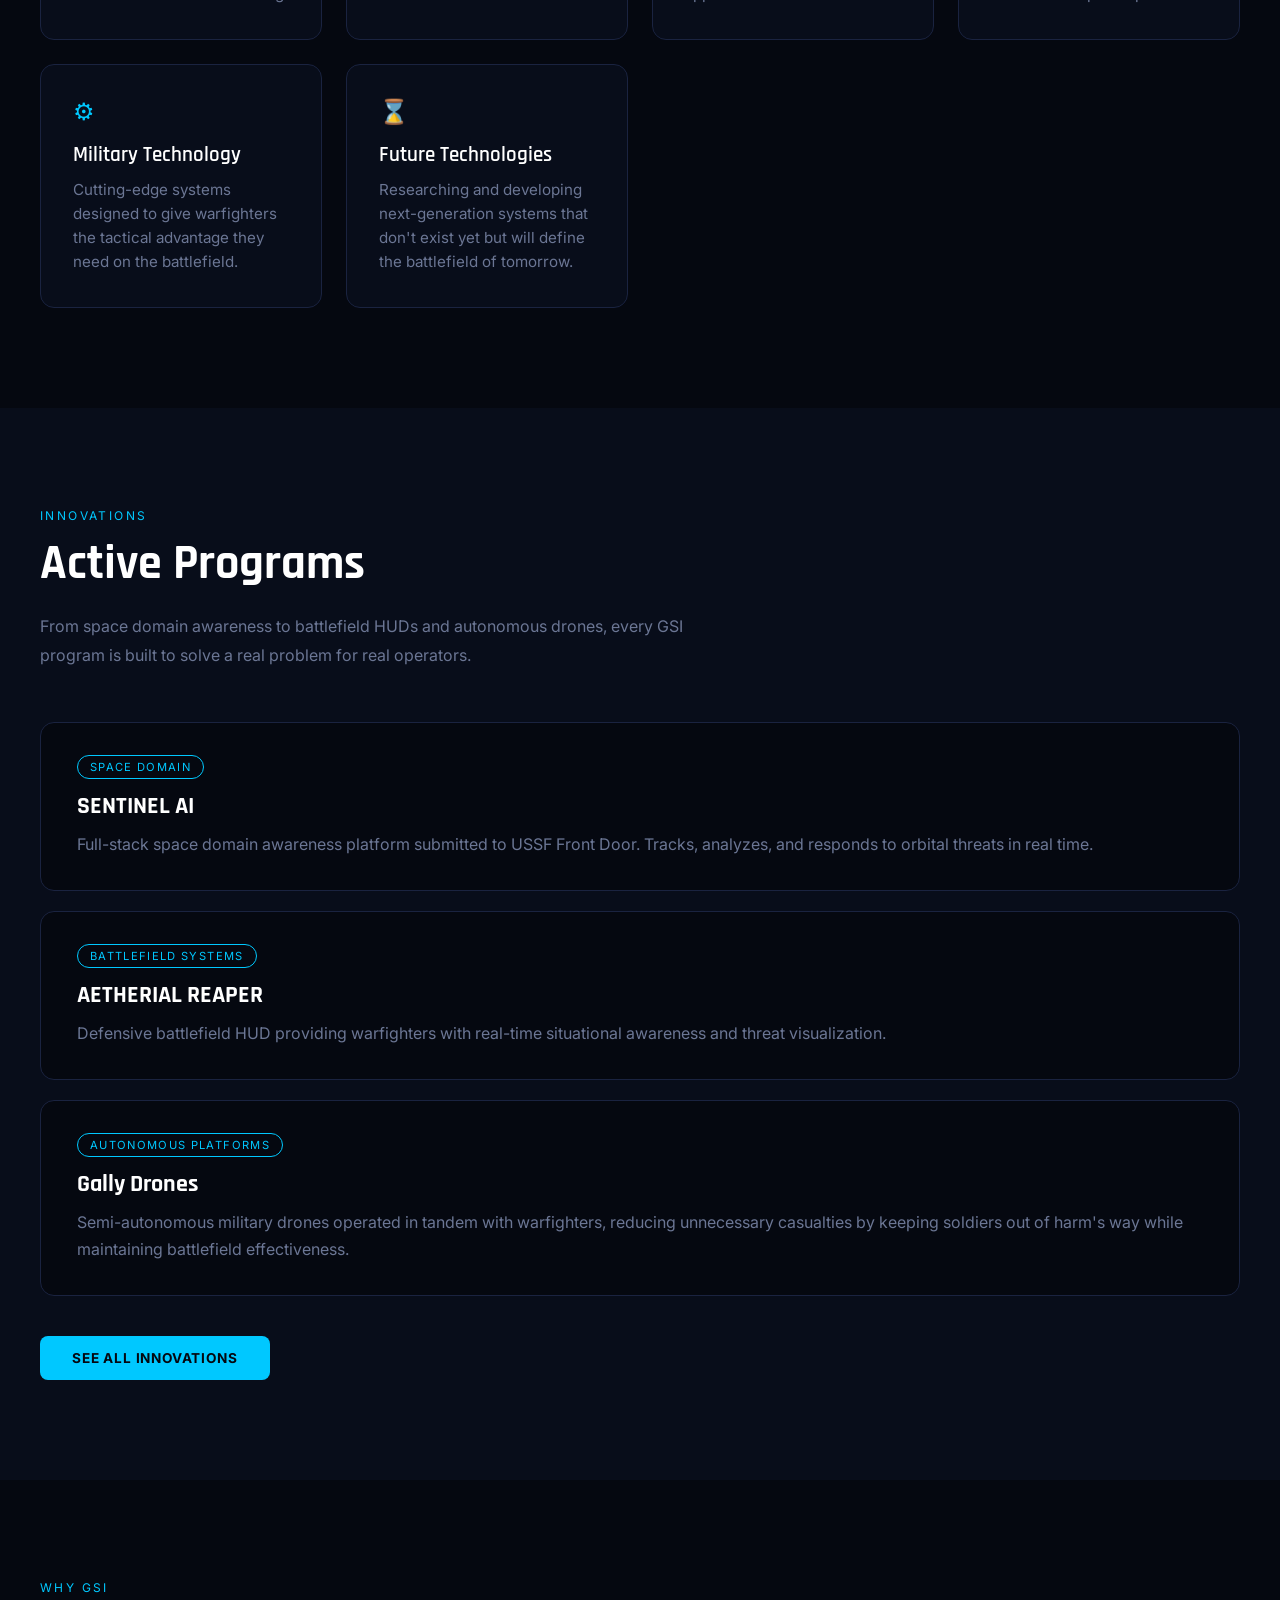
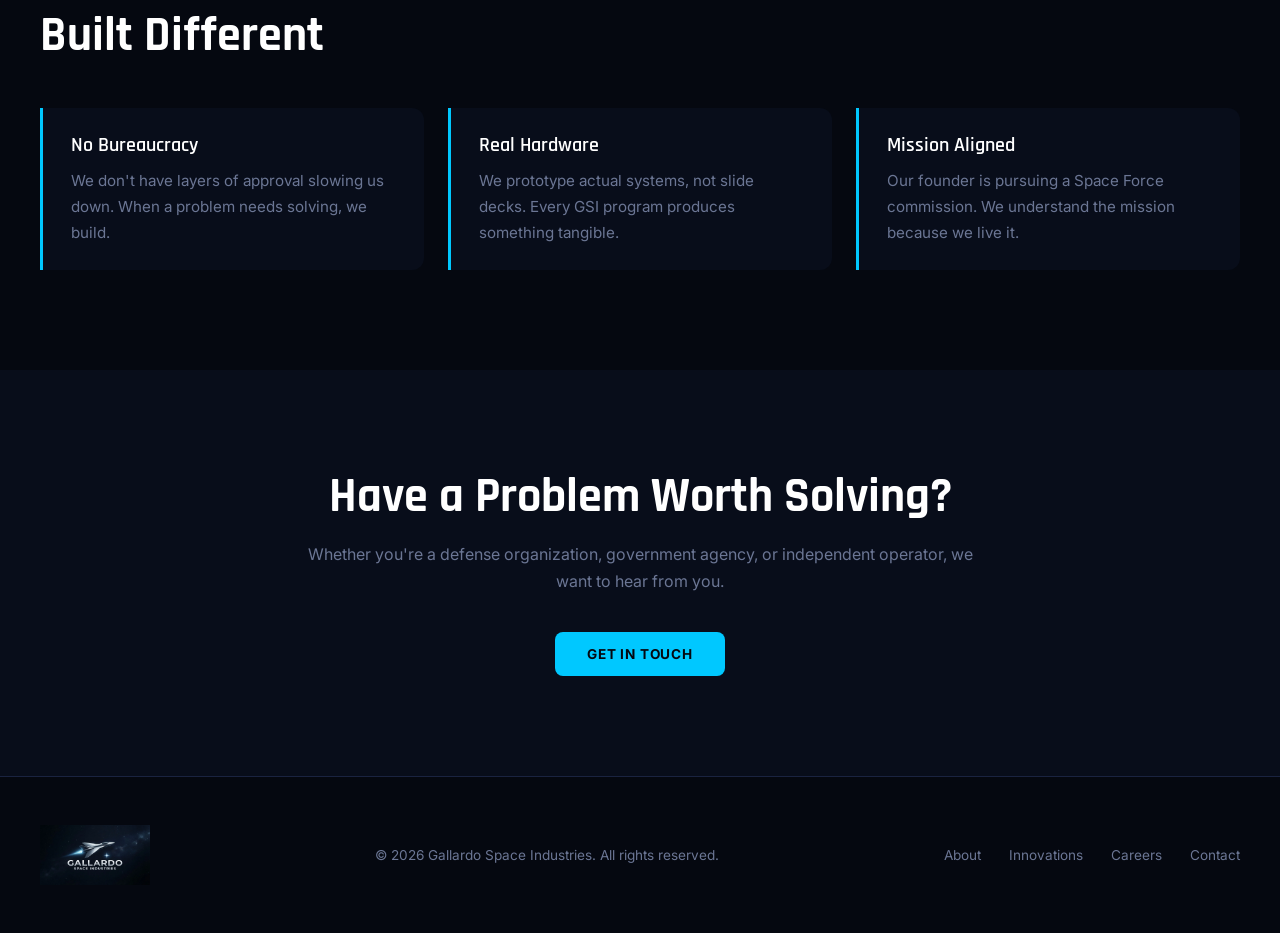
==== commit c1c9bdf6: "Add hero animations: particles, typewriter, sequential fade, radial glow, pulsing buttons, frosted n" ====
--- a/index.html
+++ b/index.html
@@ -33,7 +33,7 @@
   <section class="hero">
     <div class="hero-content">
       <p class="eyebrow">Gallardo Space Industries</p>
-      <h1>We Build<br>What Others Only Imagine</h1>
+      <h1><span class="tw-line">We Build</span><br><span class="tw-line">What Others Only Imagine</span></h1>
       <p class="hero-sub">Defense and space technology built for those who can't afford to wait for tomorrow's solutions.</p>
       <div class="hero-actions">
         <a href="innovations.html" class="btn-primary">View Our Work</a>
--- a/styles.css
+++ b/styles.css
@@ -18,6 +18,17 @@
   overflow-x: hidden;
 }
 
+#starfield {
+  position: fixed;
+  top: 0;
+  left: 0;
+  width: 100%;
+  height: 100%;
+  z-index: -1;
+  pointer-events: none;
+  display: block;
+}
+
 /* NAV */
 #nav {
   position: fixed;
@@ -25,10 +36,18 @@
   width: 100%;
   z-index: 100;
   padding: 8px 40px;
-  background: rgba(5, 8, 16, 0.92);
-  backdrop-filter: blur(12px);
+  background: rgba(5, 8, 16, 0.35);
+  backdrop-filter: blur(0px);
+  -webkit-backdrop-filter: blur(0px);
+  border-bottom: 1px solid transparent;
+  transition: background 0.4s ease, backdrop-filter 0.4s ease, -webkit-backdrop-filter 0.4s ease, border-color 0.4s ease;
+}
+
+#nav.nav-scrolled {
+  background: rgba(5, 8, 16, 0.85);
+  backdrop-filter: blur(14px);
+  -webkit-backdrop-filter: blur(14px);
   border-bottom: 1px solid var(--border);
-  transition: background 0.3s;
 }
 
 .nav-inner {
@@ -37,6 +56,11 @@
   align-items: center;
   max-width: 1200px;
   margin: 0 auto;
+}
+
+.nav-logo {
+  display: block;
+  perspective: 600px;
 }
 
 .nav-logo img {
@@ -44,6 +68,8 @@
   width: 380px;
   object-fit: cover;
   display: block;
+  transition: transform 0.15s ease;
+  will-change: transform;
 }
 
 .nav-links {
@@ -53,6 +79,8 @@
 }
 
 .nav-links a {
+  position: relative;
+  display: inline-block;
   color: var(--muted);
   text-decoration: none;
   font-size: 0.85rem;
@@ -61,7 +89,21 @@
   transition: color 0.3s;
 }
 
+.nav-links a::after {
+  content: '';
+  position: absolute;
+  left: 0;
+  bottom: -6px;
+  width: 100%;
+  height: 1px;
+  background: var(--accent);
+  transform: scaleX(0);
+  transform-origin: left;
+  transition: transform 0.3s ease;
+}
+
 .nav-links a:hover { color: var(--accent); }
+.nav-links a:hover::after { transform: scaleX(1); }
 
 .hamburger {
   display: none;
@@ -96,6 +138,9 @@
 
 /* HERO */
 .hero {
+  position: relative;
+  overflow: hidden;
+  isolation: isolate;
   min-height: 100vh;
   display: flex;
   align-items: center;
@@ -105,7 +150,39 @@
   background-position: center top;
 }
 
+.hero::before {
+  content: '';
+  position: absolute;
+  top: -20%;
+  left: -20%;
+  width: 70%;
+  height: 70%;
+  background: radial-gradient(circle, rgba(0, 200, 255, 0.35) 0%, rgba(0, 85, 255, 0.18) 35%, transparent 70%);
+  filter: blur(40px);
+  z-index: 0;
+  pointer-events: none;
+  mix-blend-mode: screen;
+  animation: heroGlowDrift 22s ease-in-out infinite alternate;
+}
+
+@keyframes heroGlowDrift {
+  0%   { transform: translate(0, 0) scale(1); }
+  33%  { transform: translate(40%, 20%) scale(1.15); }
+  66%  { transform: translate(10%, 45%) scale(0.95); }
+  100% { transform: translate(55%, 10%) scale(1.1); }
+}
+
+#hero-particles {
+  position: absolute;
+  inset: 0;
+  z-index: 1;
+  pointer-events: none;
+  display: block;
+}
+
 .hero-content {
+  position: relative;
+  z-index: 2;
   max-width: 1200px;
   margin: 0 auto;
   width: 100%;
@@ -137,6 +214,50 @@
 }
 
 .hero-actions { display: flex; gap: 16px; flex-wrap: wrap; }
+
+/* HERO SEQUENTIAL FADE-IN */
+.hero-fade {
+  opacity: 0;
+  transform: translateY(18px);
+  transition: opacity 0.7s ease, transform 0.7s ease;
+}
+
+.hero-fade.visible {
+  opacity: 1;
+  transform: translateY(0);
+}
+
+/* TYPEWRITER CURSOR */
+.tw-cursor {
+  display: inline-block;
+  width: 3px;
+  height: 0.85em;
+  margin-left: 4px;
+  background: var(--accent);
+  vertical-align: -0.1em;
+  box-shadow: 0 0 10px var(--accent), 0 0 20px var(--accent);
+  animation: twBlink 0.9s steps(1, start) infinite;
+}
+
+@keyframes twBlink {
+  50% { opacity: 0; }
+}
+
+/* HERO BUTTON PULSE */
+.hero-actions .btn-primary,
+.hero-actions .btn-ghost {
+  animation: btnPulse 2s ease-in-out infinite;
+}
+
+.hero-actions .btn-primary:hover,
+.hero-actions .btn-ghost:hover {
+  animation-play-state: paused;
+}
+
+@keyframes btnPulse {
+  0%, 100% { box-shadow: 0 0 0 rgba(0, 200, 255, 0); }
+  50% { box-shadow: 0 0 22px 2px rgba(0, 200, 255, 0.55); }
+}
 
 /* STATS BAR */
 .stats-bar {
@@ -184,11 +305,15 @@
   text-transform: uppercase;
   border: none;
   cursor: pointer;
-  transition: opacity 0.3s, transform 0.2s;
+  transition: opacity 0.3s, transform 0.2s, box-shadow 0.3s;
   display: inline-block;
 }
 
-.btn-primary:hover { opacity: 0.85; transform: translateY(-2px); }
+.btn-primary:hover {
+  opacity: 0.85;
+  transform: translateY(-2px);
+  box-shadow: 0 10px 28px rgba(0, 200, 255, 0.35);
+}
 
 .btn-ghost {
   border: 1px solid rgba(255,255,255,0.3);
@@ -200,11 +325,16 @@
   font-size: 0.85rem;
   letter-spacing: 0.06em;
   text-transform: uppercase;
-  transition: border-color 0.3s, color 0.3s;
+  transition: border-color 0.3s, color 0.3s, transform 0.2s, box-shadow 0.3s;
   display: inline-block;
 }
 
-.btn-ghost:hover { border-color: var(--accent); color: var(--accent); }
+.btn-ghost:hover {
+  border-color: var(--accent);
+  color: var(--accent);
+  transform: translateY(-2px);
+  box-shadow: 0 10px 24px rgba(0, 200, 255, 0.18);
+}
 
 /* SECTIONS */
 .section { padding: 100px 40px; }
@@ -260,10 +390,14 @@
   border: 1px solid var(--border);
   border-radius: 14px;
   padding: 32px;
-  transition: border-color 0.3s, transform 0.3s;
-}
-
-.cap-card:hover { border-color: var(--accent); transform: translateY(-4px); }
+  transition: border-color 0.3s, transform 0.3s, box-shadow 0.3s;
+}
+
+.cap-card:hover {
+  border-color: var(--accent);
+  transform: translateY(-4px);
+  box-shadow: 0 16px 32px rgba(0, 200, 255, 0.12);
+}
 
 .cap-card h3 {
   font-family: 'Rajdhani', sans-serif;
@@ -300,10 +434,14 @@
   border: 1px solid var(--border);
   border-radius: 14px;
   padding: 32px 36px;
-  transition: border-color 0.3s, transform 0.3s;
-}
-
-.project-card:hover { border-color: var(--accent); transform: translateX(6px); }
+  transition: border-color 0.3s, transform 0.3s, box-shadow 0.3s;
+}
+
+.project-card:hover {
+  border-color: var(--accent);
+  transform: translateX(6px);
+  box-shadow: 0 16px 32px rgba(0, 200, 255, 0.12);
+}
 
 .project-card h3 {
   font-family: 'Rajdhani', sans-serif;
@@ -328,6 +466,12 @@
   padding: 24px 28px;
   background: var(--surface);
   border-radius: 0 12px 12px 0;
+  transition: transform 0.3s, box-shadow 0.3s;
+}
+
+.why-card:hover {
+  transform: translateY(-4px);
+  box-shadow: 0 16px 32px rgba(0, 200, 255, 0.12);
 }
 
 .why-card h3 {
@@ -461,12 +605,32 @@
 .reveal {
   opacity: 0;
   transform: translateY(30px);
-  transition: opacity 0.7s ease, transform 0.7s ease;
+  transition: opacity 0.8s cubic-bezier(0.2, 0.65, 0.3, 1), transform 0.8s cubic-bezier(0.2, 0.65, 0.3, 1);
 }
 
 .reveal.visible {
   opacity: 1;
   transform: translateY(0);
+}
+
+@media (prefers-reduced-motion: reduce) {
+  .reveal {
+    transition: none !important;
+    opacity: 1 !important;
+    transform: none !important;
+  }
+  .hero-fade {
+    transition: none !important;
+    opacity: 1 !important;
+    transform: none !important;
+  }
+  #starfield,
+  #hero-particles { display: none !important; }
+  .hero::before { animation: none !important; }
+  .tw-cursor { animation: none !important; }
+  .hero-actions .btn-primary,
+  .hero-actions .btn-ghost { animation: none !important; }
+  .nav-logo img { transition: none !important; }
 }
 
 /* FOOTER */
@@ -508,10 +672,14 @@
   border: 1px solid var(--border);
   border-radius: 14px;
   padding: 28px 32px;
-  transition: border-color 0.3s;
-}
-
-.role-card:hover { border-color: var(--accent); }
+  transition: border-color 0.3s, transform 0.3s, box-shadow 0.3s;
+}
+
+.role-card:hover {
+  border-color: var(--accent);
+  transform: translateY(-4px);
+  box-shadow: 0 16px 32px rgba(0, 200, 255, 0.12);
+}
 
 .role-head {
   display: flex;
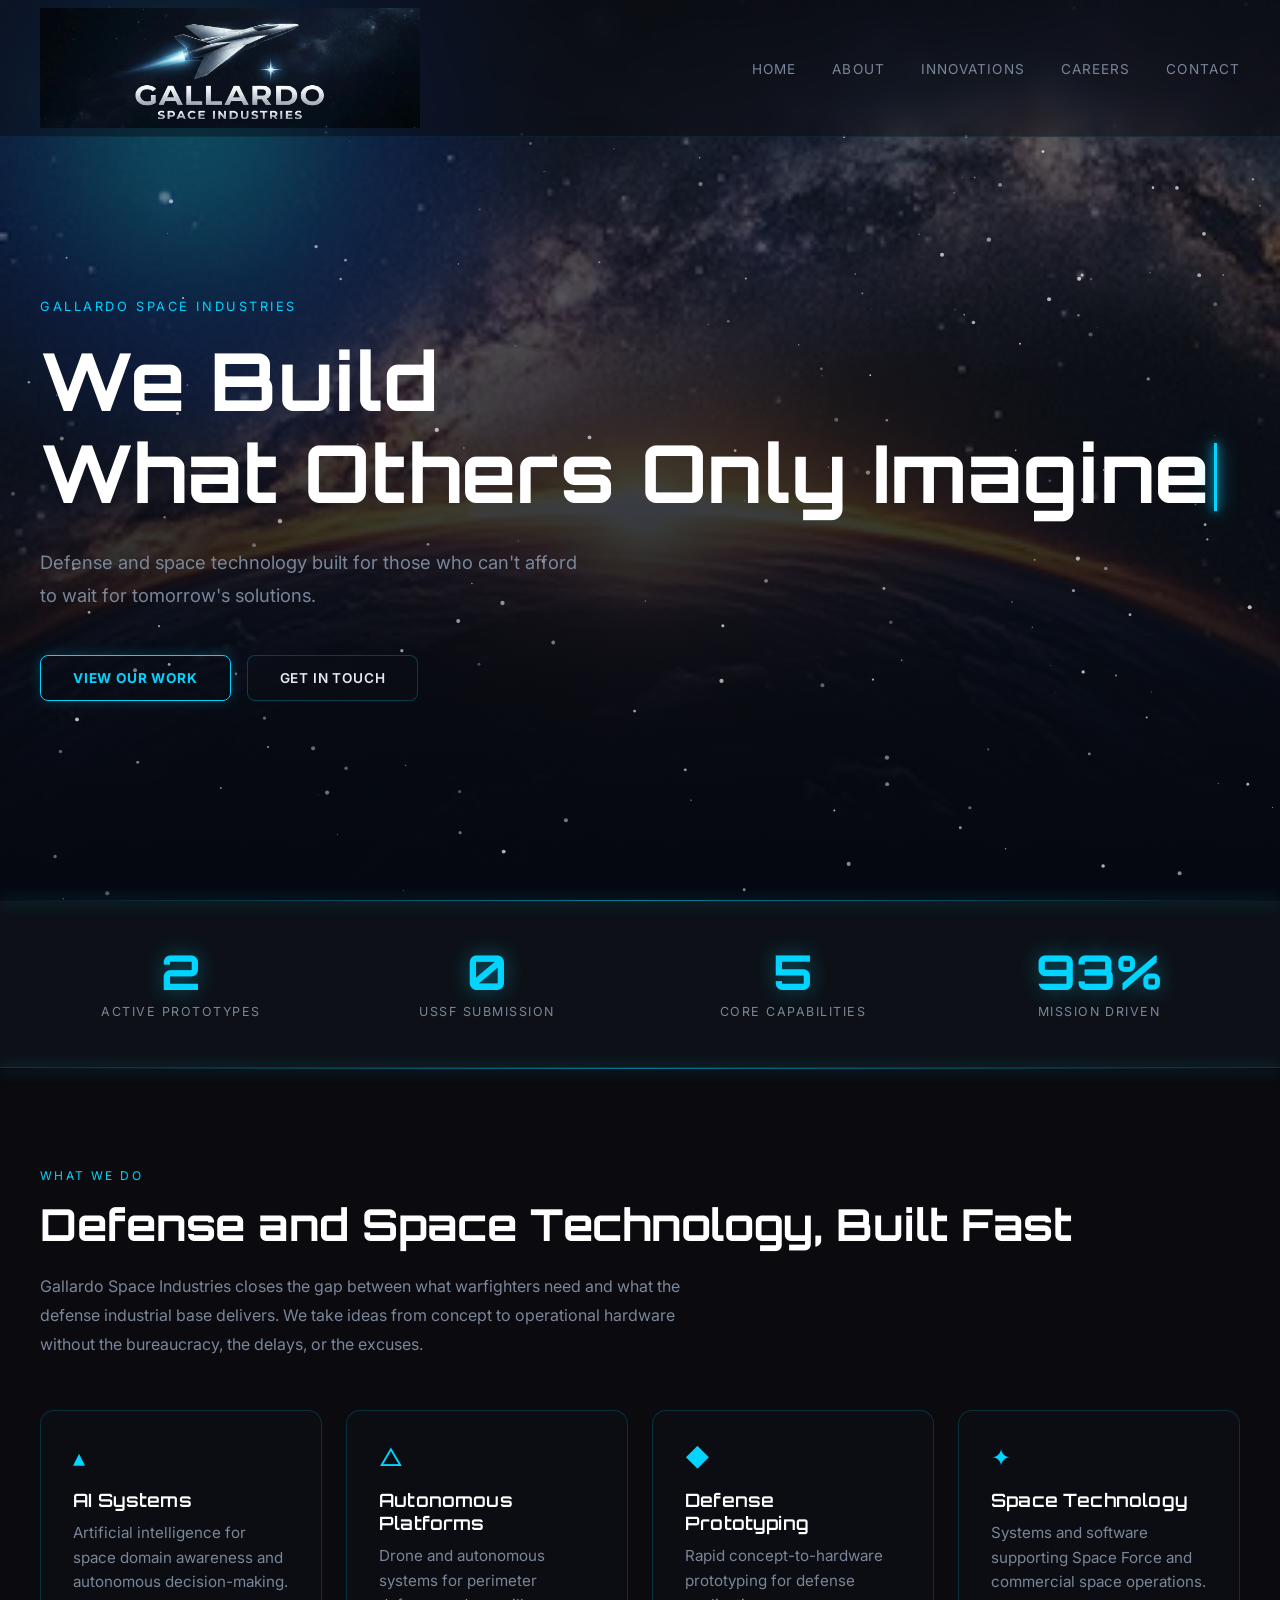
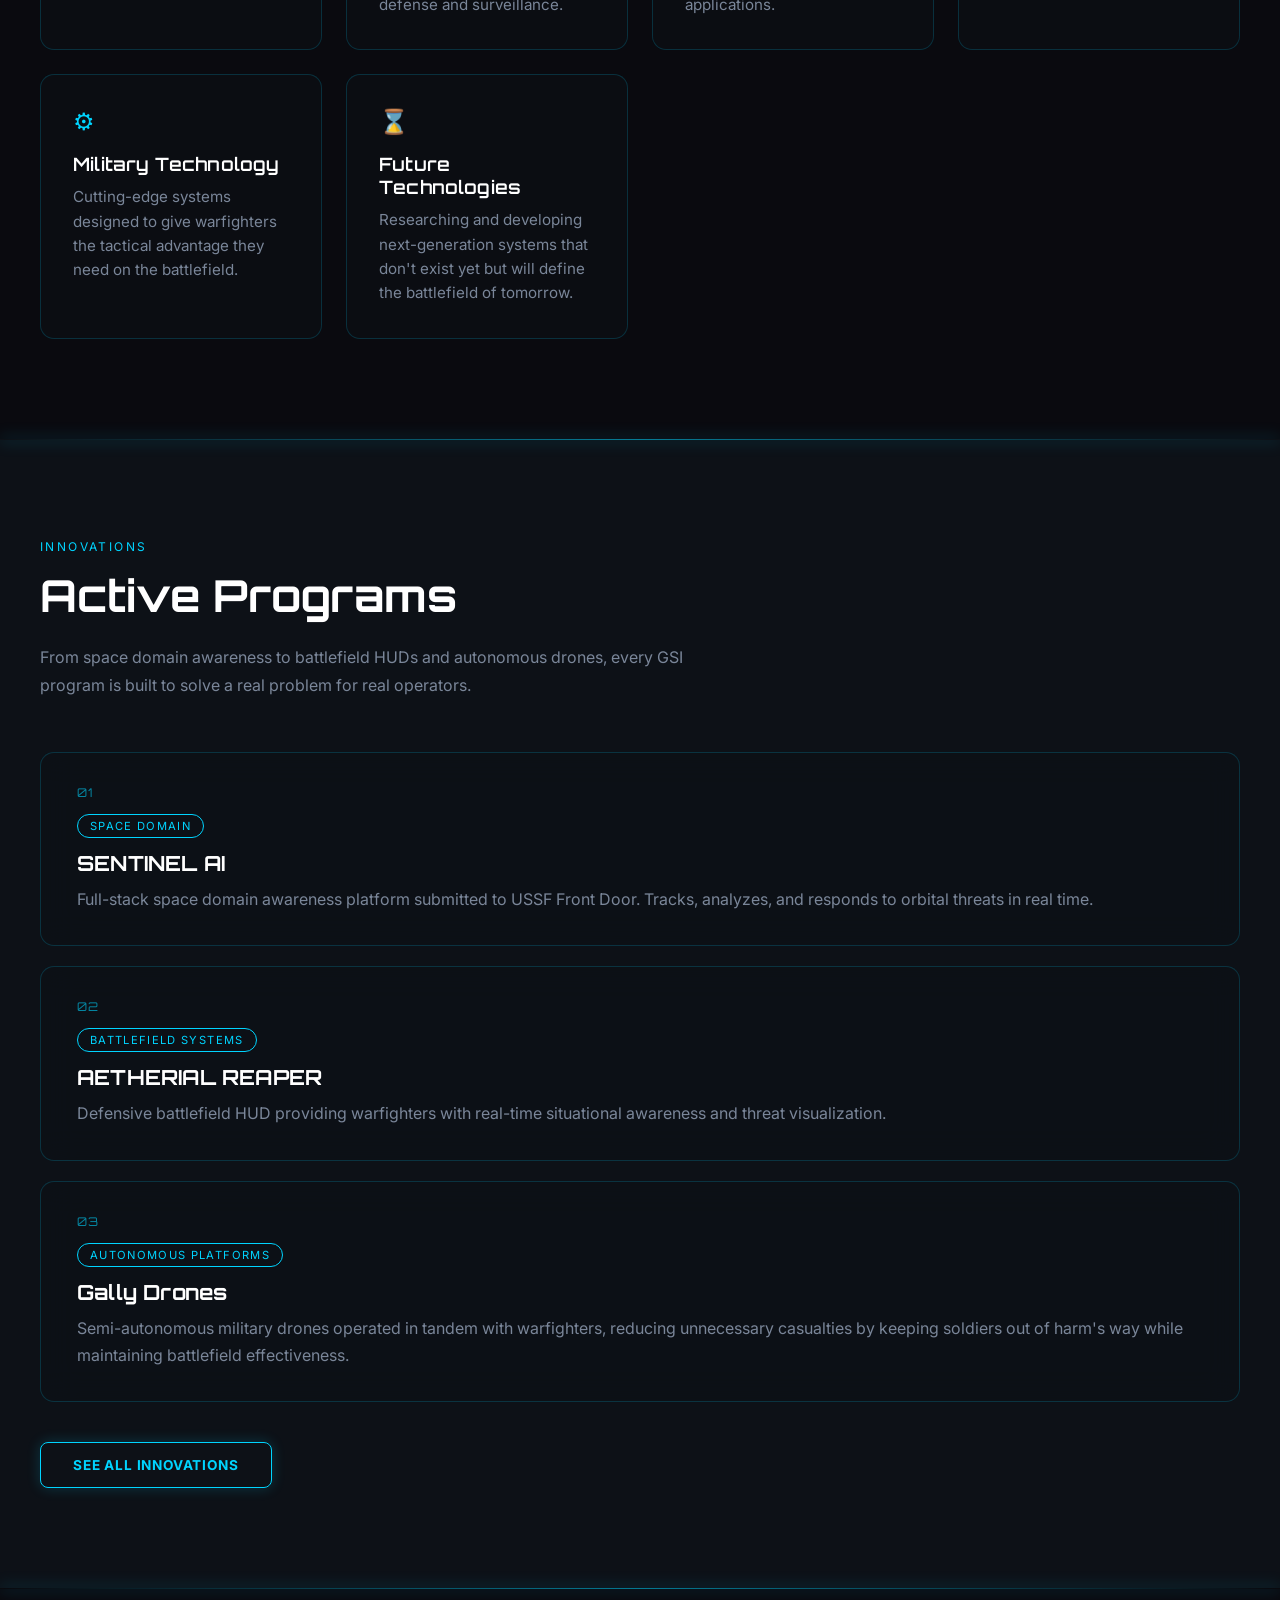
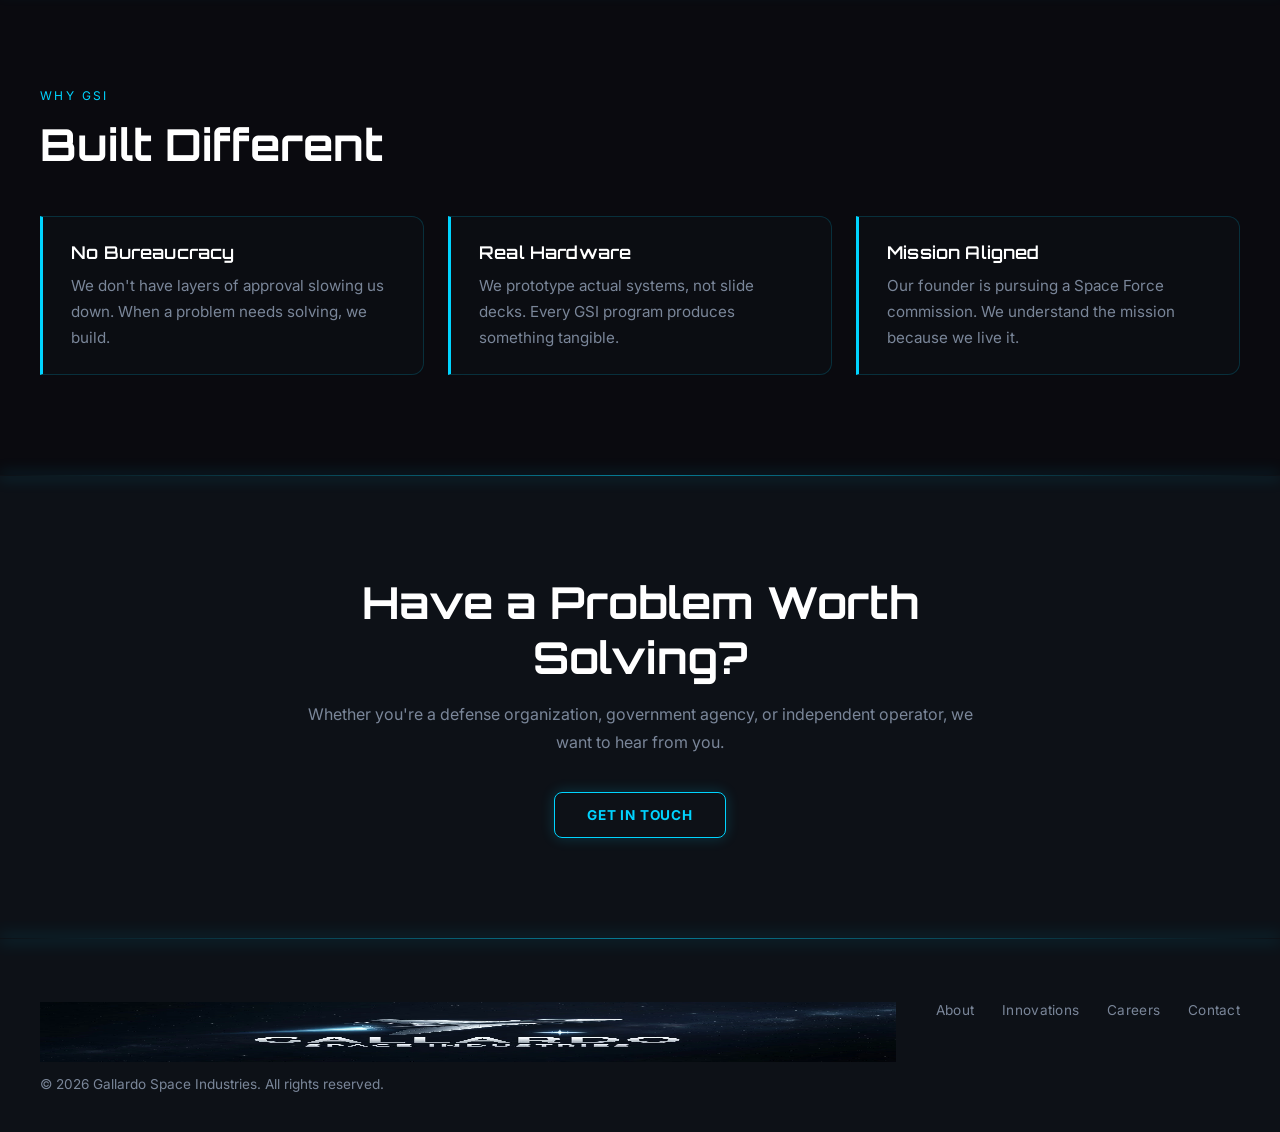
==== commit 977873a0: "Redesign GSI website with premium dark UI - Full 5-page redesign (index, about, innovations, careers" ====
--- a/index.html
+++ b/index.html
@@ -6,7 +6,7 @@
   <title>Gallardo Space Industries</title>
   <link rel="stylesheet" href="styles.css">
   <link rel="icon" type="image/webp" href="images/GallardoSpaceIndustries.webp">
-  <link href="https://fonts.googleapis.com/css2?family=Rajdhani:wght@300;400;500;600;700&family=Inter:wght@300;400;500&display=swap" rel="stylesheet">
+  <link href="https://fonts.googleapis.com/css2?family=Orbitron:wght@500;600;700;800;900&family=Inter:wght@300;400;500;600&display=swap" rel="stylesheet">
 </head>
 <body>
 
@@ -110,20 +110,23 @@
       <p class="section-body">From space domain awareness to battlefield HUDs and autonomous drones, every GSI program is built to solve a real problem for real operators.</p>
       <div class="projects-list">
         <div class="project-card reveal">
+          <div class="cap-index">01</div>
           <div class="project-tag">Space Domain</div>
           <h3>SENTINEL AI</h3>
           <p>Full-stack space domain awareness platform submitted to USSF Front Door. Tracks, analyzes, and responds to orbital threats in real time.</p>
         </div>
         <div class="project-card reveal">
+          <div class="cap-index">02</div>
           <div class="project-tag">Battlefield Systems</div>
           <h3>AETHERIAL REAPER</h3>
           <p>Defensive battlefield HUD providing warfighters with real-time situational awareness and threat visualization.</p>
         </div>
         <div class="project-card reveal">
+          <div class="cap-index">03</div>
           <div class="project-tag">Autonomous Platforms</div>
           <h3>Gally Drones</h3>
            <p>Semi-autonomous military drones operated in tandem with warfighters, reducing unnecessary casualties by keeping soldiers out of harm's way while maintaining battlefield effectiveness.</p>
-        </div>  
+        </div>
       </div>
       <div style="margin-top: 40px;">
         <a href="innovations.html" class="btn-primary">See All Innovations</a>
@@ -162,8 +165,10 @@
 
   <footer>
     <div class="footer-inner">
-      <img src="images/GallardoSpaceIndustries.webp" alt="GSI" class="footer-logo">
-      <p>&copy; 2026 Gallardo Space Industries. All rights reserved.</p>
+      <div class="footer-brand">
+        <img src="images/GallardoSpaceIndustries.webp" alt="GSI" class="footer-logo">
+        <p class="footer-copy">&copy; 2026 Gallardo Space Industries. All rights reserved.</p>
+      </div>
       <div class="footer-links">
         <a href="about.html">About</a>
         <a href="innovations.html">Innovations</a>
--- a/styles.css
+++ b/styles.css
@@ -1,20 +1,25 @@
 * { margin: 0; padding: 0; box-sizing: border-box; }
 
 :root {
-  --bg: #050810;
-  --surface: #080d1a;
-  --border: #1a2340;
-  --accent: #00c8ff;
+  --bg: #0a0a0f;
+  --surface: #0d1117;
+  --glass: rgba(13, 17, 23, 0.55);
+  --glass-light: rgba(13, 17, 23, 0.35);
+  --border: #1a2740;
+  --border-glow: rgba(0, 212, 255, 0.18);
+  --accent: #00d4ff;
   --accent2: #0055ff;
   --text: #e8eaf0;
-  --muted: #6b7694;
+  --muted: #7a8699;
   --white: #ffffff;
+  --font-heading: 'Orbitron', sans-serif;
+  --font-body: 'Inter', sans-serif;
 }
 
 body {
   background-color: var(--bg);
   color: var(--text);
-  font-family: 'Inter', sans-serif;
+  font-family: var(--font-body);
   overflow-x: hidden;
 }
 
@@ -36,18 +41,18 @@
   width: 100%;
   z-index: 100;
   padding: 8px 40px;
-  background: rgba(5, 8, 16, 0.35);
-  backdrop-filter: blur(0px);
-  -webkit-backdrop-filter: blur(0px);
-  border-bottom: 1px solid transparent;
+  background: rgba(10, 10, 15, 0.45);
+  backdrop-filter: blur(10px);
+  -webkit-backdrop-filter: blur(10px);
+  border-bottom: 1px solid rgba(0, 212, 255, 0.08);
   transition: background 0.4s ease, backdrop-filter 0.4s ease, -webkit-backdrop-filter 0.4s ease, border-color 0.4s ease;
 }
 
 #nav.nav-scrolled {
-  background: rgba(5, 8, 16, 0.85);
-  backdrop-filter: blur(14px);
-  -webkit-backdrop-filter: blur(14px);
-  border-bottom: 1px solid var(--border);
+  background: rgba(10, 10, 15, 0.82);
+  backdrop-filter: blur(18px);
+  -webkit-backdrop-filter: blur(18px);
+  border-bottom: 1px solid rgba(0, 212, 255, 0.22);
 }
 
 .nav-inner {
@@ -130,10 +135,12 @@
   top: 100%;
   left: 0;
   width: 100%;
-  background: rgba(5, 8, 16, 0.98);
+  background: rgba(10, 10, 15, 0.97);
+  backdrop-filter: blur(18px);
+  -webkit-backdrop-filter: blur(18px);
   padding: 20px 24px;
   gap: 20px;
-  border-bottom: 1px solid var(--border);
+  border-bottom: 1px solid rgba(0, 212, 255, 0.2);
 }
 
 /* HERO */
@@ -157,7 +164,7 @@
   left: -20%;
   width: 70%;
   height: 70%;
-  background: radial-gradient(circle, rgba(0, 200, 255, 0.35) 0%, rgba(0, 85, 255, 0.18) 35%, transparent 70%);
+  background: radial-gradient(circle, rgba(0, 212, 255, 0.35) 0%, rgba(0, 85, 255, 0.18) 35%, transparent 70%);
   filter: blur(40px);
   z-index: 0;
   pointer-events: none;
@@ -197,11 +204,12 @@
 }
 
 .hero h1 {
-  font-family: 'Rajdhani', sans-serif;
-  font-size: clamp(3rem, 7vw, 5.5rem);
+  font-family: var(--font-heading);
+  font-size: clamp(2.6rem, 6.5vw, 5rem);
   font-weight: 700;
+  letter-spacing: 0.01em;
   color: var(--white);
-  line-height: 1.05;
+  line-height: 1.15;
   margin-bottom: 28px;
 }
 
@@ -255,14 +263,14 @@
 }
 
 @keyframes btnPulse {
-  0%, 100% { box-shadow: 0 0 0 rgba(0, 200, 255, 0); }
-  50% { box-shadow: 0 0 22px 2px rgba(0, 200, 255, 0.55); }
+  0%, 100% { box-shadow: 0 0 14px rgba(0, 212, 255, 0.2); }
+  50% { box-shadow: 0 0 26px 2px rgba(0, 212, 255, 0.6); }
 }
 
 /* STATS BAR */
 .stats-bar {
+  position: relative;
   background: var(--surface);
-  border-top: 1px solid var(--border);
   border-bottom: 1px solid var(--border);
   padding: 48px 40px;
 }
@@ -277,12 +285,13 @@
 }
 
 .stat-num {
-  font-family: 'Rajdhani', sans-serif;
-  font-size: 3.5rem;
+  font-family: var(--font-heading);
+  font-size: 3rem;
   font-weight: 700;
   color: var(--accent);
   line-height: 1;
   margin-bottom: 8px;
+  text-shadow: 0 0 20px rgba(0, 212, 255, 0.4);
 }
 
 .stat-label {
@@ -294,8 +303,8 @@
 
 /* BUTTONS */
 .btn-primary {
-  background: var(--accent);
-  color: var(--bg);
+  background: transparent;
+  color: var(--accent);
   padding: 14px 32px;
   border-radius: 8px;
   text-decoration: none;
@@ -303,21 +312,26 @@
   font-size: 0.85rem;
   letter-spacing: 0.06em;
   text-transform: uppercase;
-  border: none;
+  border: 1.5px solid var(--accent);
   cursor: pointer;
-  transition: opacity 0.3s, transform 0.2s, box-shadow 0.3s;
+  transition: background 0.3s, color 0.3s, transform 0.2s, box-shadow 0.3s;
   display: inline-block;
+  box-shadow: 0 0 14px rgba(0, 212, 255, 0.2);
 }
 
 .btn-primary:hover {
-  opacity: 0.85;
+  background: var(--accent);
+  color: var(--bg);
   transform: translateY(-2px);
-  box-shadow: 0 10px 28px rgba(0, 200, 255, 0.35);
+  box-shadow: 0 0 26px rgba(0, 212, 255, 0.6), 0 10px 28px rgba(0, 212, 255, 0.3);
 }
 
 .btn-ghost {
-  border: 1px solid rgba(255,255,255,0.3);
-  color: var(--white);
+  border: 1.5px solid rgba(0, 212, 255, 0.25);
+  background: rgba(13, 17, 23, 0.4);
+  backdrop-filter: blur(8px);
+  -webkit-backdrop-filter: blur(8px);
+  color: var(--text);
   padding: 14px 32px;
   border-radius: 8px;
   text-decoration: none;
@@ -325,20 +339,35 @@
   font-size: 0.85rem;
   letter-spacing: 0.06em;
   text-transform: uppercase;
-  transition: border-color 0.3s, color 0.3s, transform 0.2s, box-shadow 0.3s;
+  transition: border-color 0.3s, color 0.3s, background 0.3s, transform 0.2s, box-shadow 0.3s;
   display: inline-block;
 }
 
 .btn-ghost:hover {
   border-color: var(--accent);
   color: var(--accent);
+  background: rgba(0, 212, 255, 0.08);
   transform: translateY(-2px);
-  box-shadow: 0 10px 24px rgba(0, 200, 255, 0.18);
+  box-shadow: 0 10px 24px rgba(0, 212, 255, 0.18);
 }
 
 /* SECTIONS */
-.section { padding: 100px 40px; }
+.section { position: relative; padding: 100px 40px; }
 .section-dark { background: var(--surface); }
+
+.section::before,
+.stats-bar::before,
+footer::before {
+  content: '';
+  position: absolute;
+  top: 0;
+  left: 0;
+  width: 100%;
+  height: 1px;
+  background: linear-gradient(90deg, transparent, var(--accent), transparent);
+  box-shadow: 0 0 16px 1px rgba(0, 212, 255, 0.6);
+  opacity: 0.55;
+}
 
 .section-inner {
   max-width: 1200px;
@@ -355,12 +384,12 @@
 
 .section h2,
 .section-inner h2 {
-  font-family: 'Rajdhani', sans-serif;
-  font-size: clamp(2rem, 4vw, 3rem);
+  font-family: var(--font-heading);
+  font-size: clamp(1.8rem, 3.6vw, 2.75rem);
   font-weight: 700;
   color: var(--white);
   margin-bottom: 20px;
-  line-height: 1.15;
+  line-height: 1.25;
 }
 
 .section-body {
@@ -386,23 +415,36 @@
 }
 
 .cap-card {
-  background: var(--surface);
-  border: 1px solid var(--border);
+  position: relative;
+  background: var(--glass);
+  backdrop-filter: blur(16px);
+  -webkit-backdrop-filter: blur(16px);
+  border: 1px solid var(--border-glow);
   border-radius: 14px;
   padding: 32px;
   transition: border-color 0.3s, transform 0.3s, box-shadow 0.3s;
 }
 
+.cap-index {
+  font-family: var(--font-heading);
+  font-size: 0.75rem;
+  color: var(--accent);
+  letter-spacing: 0.1em;
+  opacity: 0.6;
+  margin-bottom: 14px;
+}
+
 .cap-card:hover {
   border-color: var(--accent);
   transform: translateY(-4px);
-  box-shadow: 0 16px 32px rgba(0, 200, 255, 0.12);
+  box-shadow: 0 16px 32px rgba(0, 212, 255, 0.15);
 }
 
 .cap-card h3 {
-  font-family: 'Rajdhani', sans-serif;
-  font-size: 1.3rem;
+  font-family: var(--font-heading);
+  font-size: 1.15rem;
   font-weight: 600;
+  letter-spacing: 0.01em;
   color: var(--white);
   margin-bottom: 10px;
 }
@@ -430,8 +472,10 @@
 }
 
 .project-card {
-  background: var(--bg);
-  border: 1px solid var(--border);
+  background: var(--glass);
+  backdrop-filter: blur(16px);
+  -webkit-backdrop-filter: blur(16px);
+  border: 1px solid var(--border-glow);
   border-radius: 14px;
   padding: 32px 36px;
   transition: border-color 0.3s, transform 0.3s, box-shadow 0.3s;
@@ -440,13 +484,14 @@
 .project-card:hover {
   border-color: var(--accent);
   transform: translateX(6px);
-  box-shadow: 0 16px 32px rgba(0, 200, 255, 0.12);
+  box-shadow: 0 16px 32px rgba(0, 212, 255, 0.15);
 }
 
 .project-card h3 {
-  font-family: 'Rajdhani', sans-serif;
-  font-size: 1.5rem;
+  font-family: var(--font-heading);
+  font-size: 1.3rem;
   font-weight: 700;
+  letter-spacing: 0.01em;
   color: var(--white);
   margin-bottom: 10px;
 }
@@ -463,21 +508,27 @@
 
 .why-card {
   border-left: 3px solid var(--accent);
+  border-top: 1px solid var(--border-glow);
+  border-right: 1px solid var(--border-glow);
+  border-bottom: 1px solid var(--border-glow);
   padding: 24px 28px;
-  background: var(--surface);
+  background: var(--glass);
+  backdrop-filter: blur(16px);
+  -webkit-backdrop-filter: blur(16px);
   border-radius: 0 12px 12px 0;
   transition: transform 0.3s, box-shadow 0.3s;
 }
 
 .why-card:hover {
   transform: translateY(-4px);
-  box-shadow: 0 16px 32px rgba(0, 200, 255, 0.12);
+  box-shadow: 0 16px 32px rgba(0, 212, 255, 0.15);
 }
 
 .why-card h3 {
-  font-family: 'Rajdhani', sans-serif;
-  font-size: 1.25rem;
+  font-family: var(--font-heading);
+  font-size: 1.1rem;
   font-weight: 600;
+  letter-spacing: 0.01em;
   color: var(--white);
   margin-bottom: 10px;
 }
@@ -492,6 +543,9 @@
 
 /* PAGE HERO (inner pages) */
 .page-hero {
+  position: relative;
+  overflow: hidden;
+  isolation: isolate;
   padding: 220px 40px 80px;
   width: 100%;
   background-size: cover;
@@ -499,16 +553,19 @@
 }
 
 .page-hero-inner {
+  position: relative;
+  z-index: 2;
   max-width: 1200px;
   margin: 0 auto;
 }
 
 .page-hero h1 {
-  font-family: 'Rajdhani', sans-serif;
-  font-size: clamp(2.5rem, 5vw, 4rem);
+  font-family: var(--font-heading);
+  font-size: clamp(2.2rem, 4.5vw, 3.5rem);
   font-weight: 700;
+  letter-spacing: 0.01em;
   color: var(--white);
-  line-height: 1.1;
+  line-height: 1.2;
   margin-bottom: 20px;
 }
 
@@ -530,12 +587,21 @@
 }
 
 /* FOUNDER */
+.founder-panel {
+  background: var(--glass);
+  backdrop-filter: blur(16px);
+  -webkit-backdrop-filter: blur(16px);
+  border: 1px solid var(--border-glow);
+  border-radius: 20px;
+  padding: 48px;
+  margin-top: 44px;
+}
+
 .founder-grid {
   display: grid;
   grid-template-columns: 260px 1fr;
   gap: 60px;
   align-items: start;
-  margin-top: 44px;
 }
 
 .founder-photo {
@@ -544,12 +610,14 @@
   border-radius: 50%;
   object-fit: cover;
   border: 3px solid var(--accent);
+  box-shadow: 0 0 30px rgba(0, 212, 255, 0.35);
 }
 
 .founder-text h3 {
-  font-family: 'Rajdhani', sans-serif;
-  font-size: 1.8rem;
+  font-family: var(--font-heading);
+  font-size: 1.5rem;
   font-weight: 700;
+  letter-spacing: 0.01em;
   color: var(--white);
   margin-bottom: 16px;
 }
@@ -568,14 +636,16 @@
 form input,
 form textarea,
 form select {
-  background: var(--surface);
-  border: 1px solid var(--border);
+  background: var(--glass-light);
+  backdrop-filter: blur(10px);
+  -webkit-backdrop-filter: blur(10px);
+  border: 1px solid var(--border-glow);
   border-radius: 10px;
   padding: 14px 18px;
   color: var(--text);
-  font-family: 'Inter', sans-serif;
+  font-family: var(--font-body);
   font-size: 0.95rem;
-  transition: border-color 0.3s;
+  transition: border-color 0.3s, box-shadow 0.3s;
   width: 100%;
 }
 
@@ -584,6 +654,7 @@
 form select:focus {
   outline: none;
   border-color: var(--accent);
+  box-shadow: 0 0 0 3px rgba(0, 212, 255, 0.12);
 }
 
 form input::placeholder,
@@ -635,30 +706,41 @@
 
 /* FOOTER */
 footer {
-  padding: 48px 40px;
-  border-top: 1px solid var(--border);
+  position: relative;
+  padding: 64px 40px 40px;
+  background: var(--surface);
 }
 
 .footer-inner {
   max-width: 1200px;
   margin: 0 auto;
-  display: flex;
-  align-items: center;
-  justify-content: space-between;
+  display: grid;
+  grid-template-columns: 1.2fr auto;
+  gap: 40px;
+  align-items: start;
+}
+
+.footer-brand {
+  display: flex;
+  flex-direction: column;
+  gap: 14px;
+}
+
+.footer-logo { height: 60px; width: auto; }
+
+.footer-copy { color: var(--muted); font-size: 0.85rem; }
+
+.footer-links {
+  display: flex;
   flex-wrap: wrap;
-  gap: 24px;
-}
-
-.footer-logo { height: 60px; width: auto; }
-
-footer p { color: var(--muted); font-size: 0.85rem; }
-
-.footer-links { display: flex; gap: 28px; }
+  gap: 16px 28px;
+}
 
 .footer-links a {
   color: var(--muted);
   text-decoration: none;
   font-size: 0.85rem;
+  letter-spacing: 0.02em;
   transition: color 0.3s;
 }
 
@@ -668,8 +750,10 @@
 .roles-list { display: flex; flex-direction: column; gap: 16px; margin-top: 44px; }
 
 .role-card {
-  background: var(--surface);
-  border: 1px solid var(--border);
+  background: var(--glass);
+  backdrop-filter: blur(16px);
+  -webkit-backdrop-filter: blur(16px);
+  border: 1px solid var(--border-glow);
   border-radius: 14px;
   padding: 28px 32px;
   transition: border-color 0.3s, transform 0.3s, box-shadow 0.3s;
@@ -678,7 +762,7 @@
 .role-card:hover {
   border-color: var(--accent);
   transform: translateY(-4px);
-  box-shadow: 0 16px 32px rgba(0, 200, 255, 0.12);
+  box-shadow: 0 16px 32px rgba(0, 212, 255, 0.15);
 }
 
 .role-head {
@@ -691,9 +775,10 @@
 }
 
 .role-head h3 {
-  font-family: 'Rajdhani', sans-serif;
-  font-size: 1.3rem;
+  font-family: var(--font-heading);
+  font-size: 1.15rem;
   font-weight: 600;
+  letter-spacing: 0.01em;
   color: var(--white);
 }
 
@@ -735,10 +820,12 @@
   top: 100%;
   left: 0;
   width: 100%;
-  background: rgba(5, 8, 16, 0.98);
+  background: rgba(10, 10, 15, 0.97);
+  backdrop-filter: blur(18px);
+  -webkit-backdrop-filter: blur(18px);
   padding: 20px 24px;
   gap: 20px;
-  border-bottom: 1px solid var(--border);
+  border-bottom: 1px solid rgba(0, 212, 255, 0.2);
 }
 
 @media (max-width: 768px) {
@@ -753,6 +840,8 @@
   .stats-inner { grid-template-columns: repeat(2, 1fr); }
   .founder-grid { grid-template-columns: 1fr; }
   .founder-photo { width: 200px; height: 200px; }
-  .footer-inner { flex-direction: column; text-align: center; }
+  .founder-panel { padding: 28px; }
+  .footer-inner { grid-template-columns: 1fr; text-align: center; }
+  .footer-brand { align-items: center; }
   .footer-links { justify-content: center; }
 }
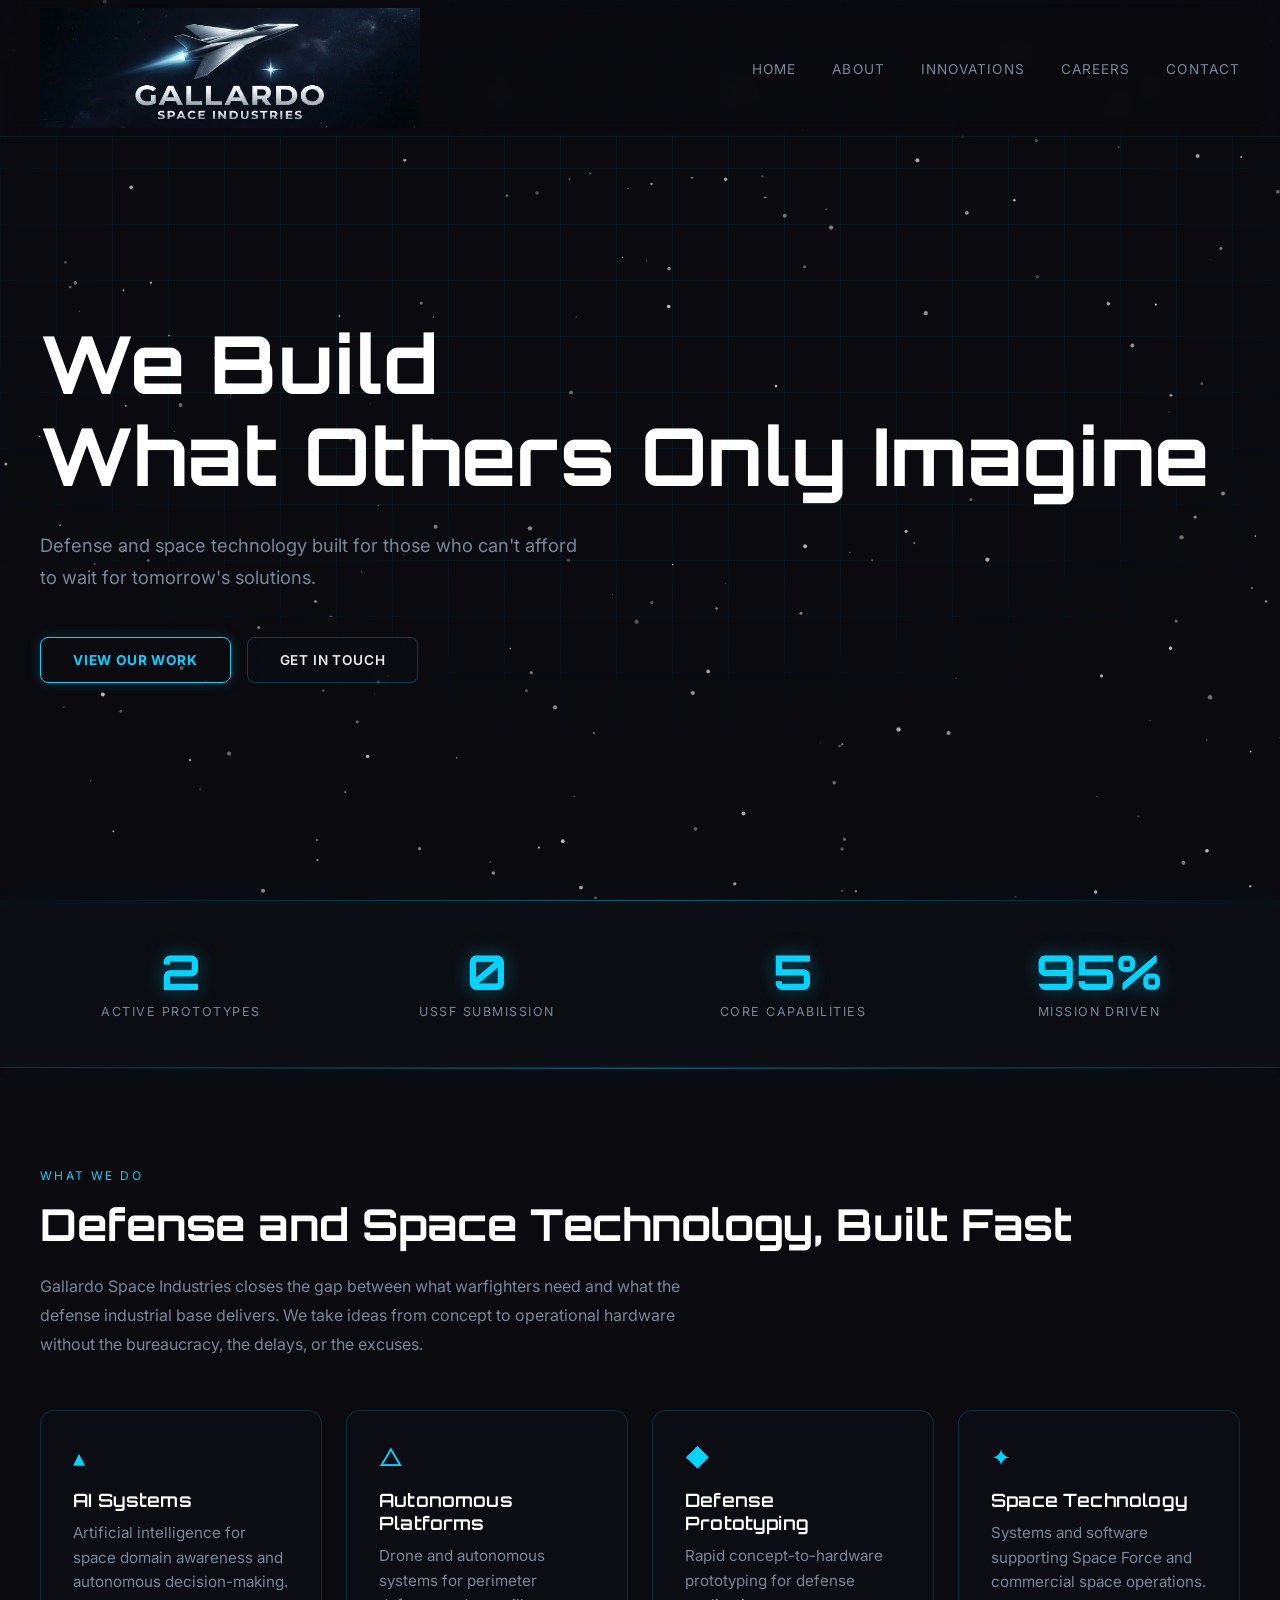
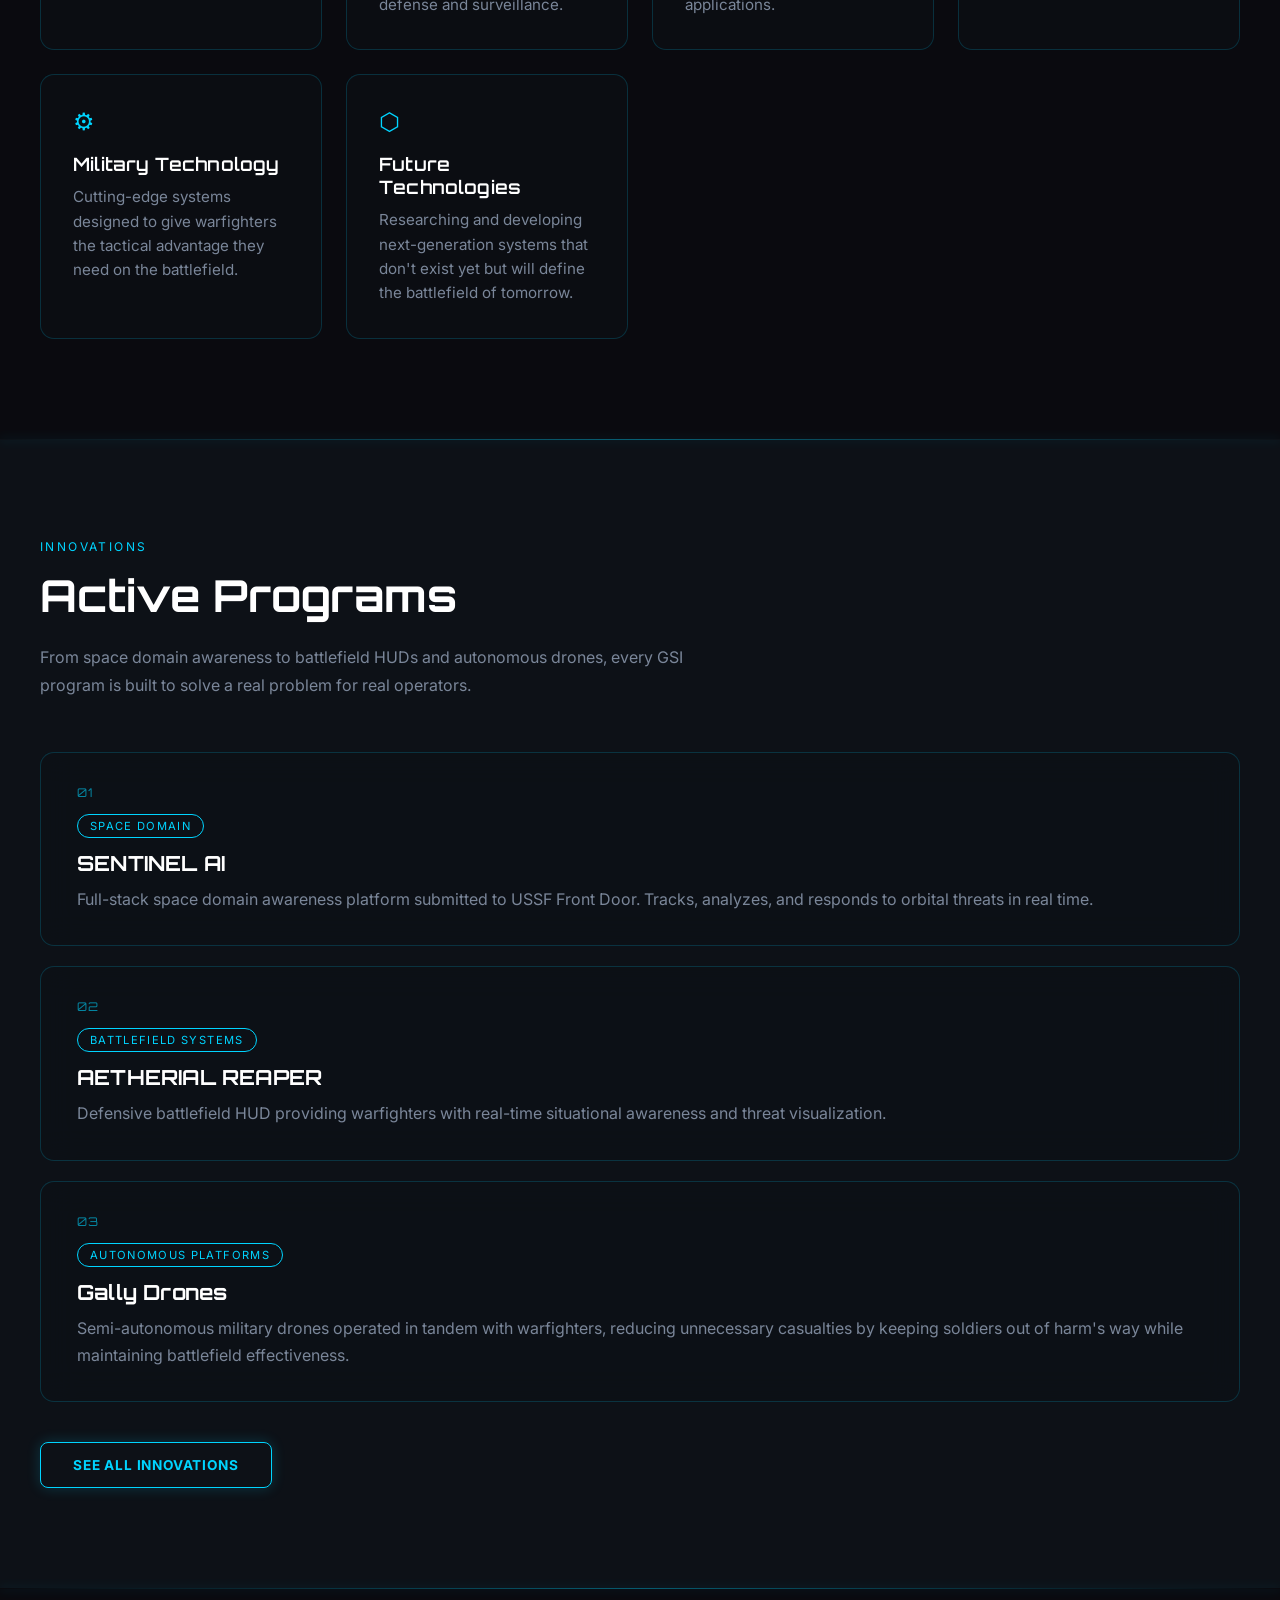
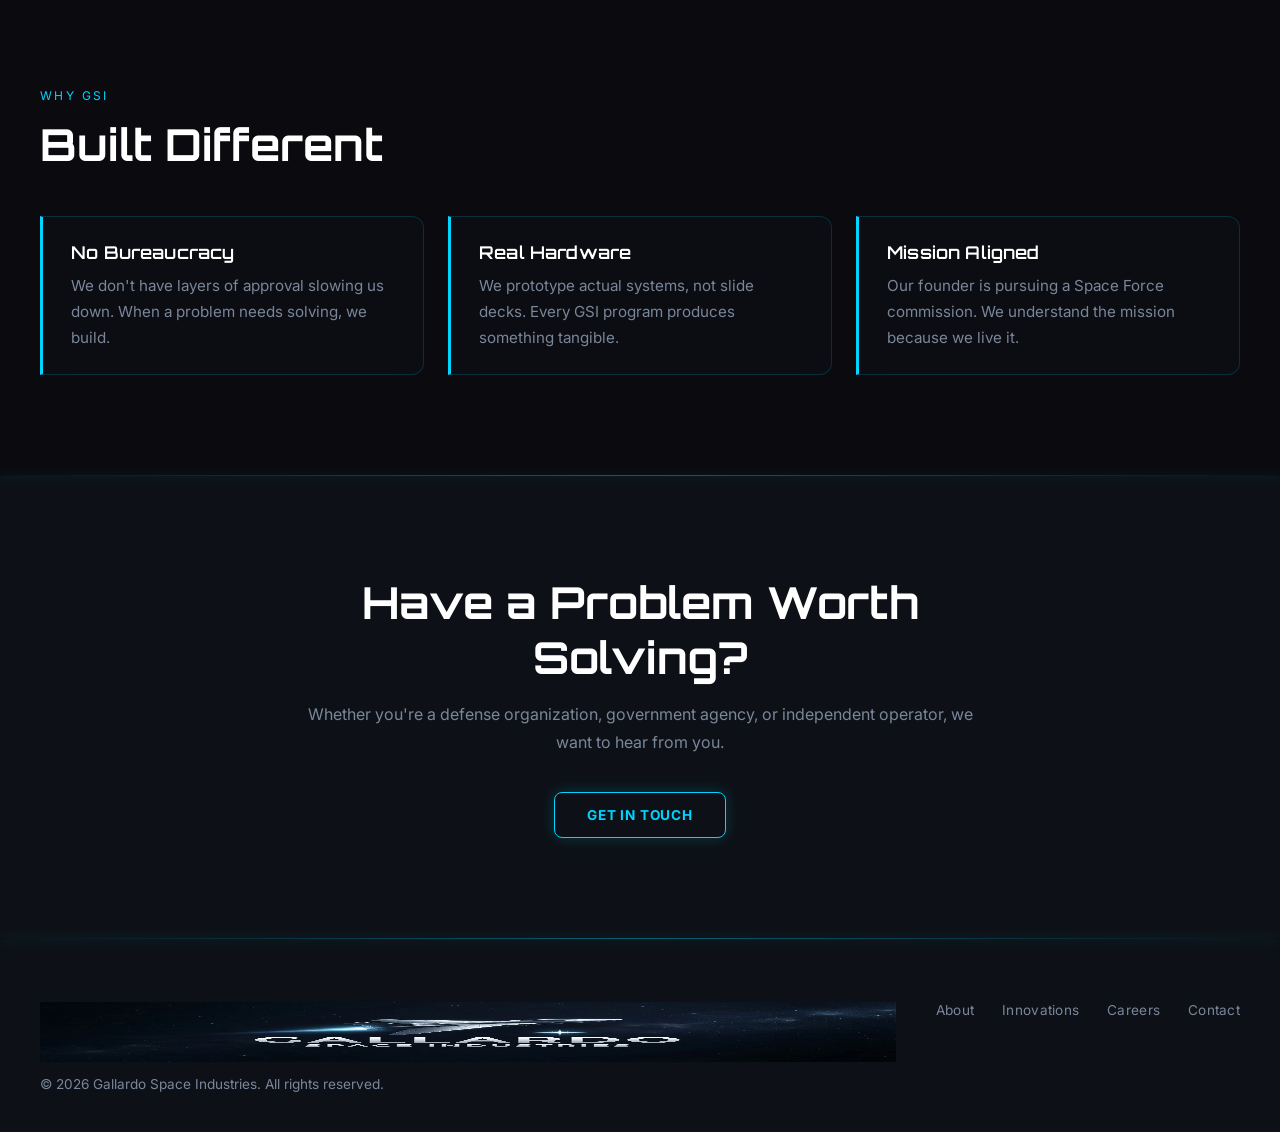
==== commit c8f36112: "Tear down space-wallpaper hero in favor of dark geometric design - Remove hero background image, glo" ====
--- a/index.html
+++ b/index.html
@@ -32,8 +32,7 @@
 
   <section class="hero">
     <div class="hero-content">
-      <p class="eyebrow">Gallardo Space Industries</p>
-      <h1><span class="tw-line">We Build</span><br><span class="tw-line">What Others Only Imagine</span></h1>
+      <h1>We Build<br>What Others Only Imagine</h1>
       <p class="hero-sub">Defense and space technology built for those who can't afford to wait for tomorrow's solutions.</p>
       <div class="hero-actions">
         <a href="innovations.html" class="btn-primary">View Our Work</a>
@@ -90,12 +89,12 @@
           <p>Systems and software supporting Space Force and commercial space operations.</p>
         </div>
         <div class="cap-card reveal">
-          <div class="cap-icon">&#9881;</div>
+          <div class="cap-icon">&#9881;&#xFE0E;</div>
           <h3>Military Technology</h3>
           <p>Cutting-edge systems designed to give warfighters the tactical advantage they need on the battlefield.</p>
         </div>
         <div class="cap-card reveal">
-          <div class="cap-icon">&#8987;</div>
+          <div class="cap-icon">&#11041;</div>
           <h3>Future Technologies</h3>
           <p>Researching and developing next-generation systems that don't exist yet but will define the battlefield of tomorrow.</p>
         </div>
--- a/styles.css
+++ b/styles.css
@@ -23,17 +23,6 @@
   overflow-x: hidden;
 }
 
-#starfield {
-  position: fixed;
-  top: 0;
-  left: 0;
-  width: 100%;
-  height: 100%;
-  z-index: -1;
-  pointer-events: none;
-  display: block;
-}
-
 /* NAV */
 #nav {
   position: fixed;
@@ -152,31 +141,28 @@
   display: flex;
   align-items: center;
   padding: 200px 40px 100px;
-  background-image: linear-gradient(to bottom, rgba(5,8,16,0.55) 0%, rgba(5,8,16,0.8) 60%, rgba(5,8,16,1) 100%), url('images/Earth.jpg');
-  background-size: cover;
-  background-position: center top;
-}
-
-.hero::before {
+  background: var(--bg);
+}
+
+.hero::before,
+.page-hero::before {
   content: '';
   position: absolute;
-  top: -20%;
-  left: -20%;
-  width: 70%;
-  height: 70%;
-  background: radial-gradient(circle, rgba(0, 212, 255, 0.35) 0%, rgba(0, 85, 255, 0.18) 35%, transparent 70%);
-  filter: blur(40px);
+  inset: 0;
   z-index: 0;
   pointer-events: none;
-  mix-blend-mode: screen;
-  animation: heroGlowDrift 22s ease-in-out infinite alternate;
-}
-
-@keyframes heroGlowDrift {
-  0%   { transform: translate(0, 0) scale(1); }
-  33%  { transform: translate(40%, 20%) scale(1.15); }
-  66%  { transform: translate(10%, 45%) scale(0.95); }
-  100% { transform: translate(55%, 10%) scale(1.1); }
+  background-image:
+    linear-gradient(rgba(0, 212, 255, 0.07) 1px, transparent 1px),
+    linear-gradient(90deg, rgba(0, 212, 255, 0.07) 1px, transparent 1px);
+  background-size: 56px 56px;
+  mask-image: radial-gradient(ellipse 75% 65% at 50% 30%, black 40%, transparent 85%);
+  -webkit-mask-image: radial-gradient(ellipse 75% 65% at 50% 30%, black 40%, transparent 85%);
+  animation: gridPulse 10s ease-in-out infinite;
+}
+
+@keyframes gridPulse {
+  0%, 100% { opacity: 0.55; }
+  50% { opacity: 1; }
 }
 
 #hero-particles {
@@ -235,43 +221,13 @@
   transform: translateY(0);
 }
 
-/* TYPEWRITER CURSOR */
-.tw-cursor {
-  display: inline-block;
-  width: 3px;
-  height: 0.85em;
-  margin-left: 4px;
-  background: var(--accent);
-  vertical-align: -0.1em;
-  box-shadow: 0 0 10px var(--accent), 0 0 20px var(--accent);
-  animation: twBlink 0.9s steps(1, start) infinite;
-}
-
-@keyframes twBlink {
-  50% { opacity: 0; }
-}
-
-/* HERO BUTTON PULSE */
-.hero-actions .btn-primary,
-.hero-actions .btn-ghost {
-  animation: btnPulse 2s ease-in-out infinite;
-}
-
-.hero-actions .btn-primary:hover,
-.hero-actions .btn-ghost:hover {
-  animation-play-state: paused;
-}
-
-@keyframes btnPulse {
-  0%, 100% { box-shadow: 0 0 14px rgba(0, 212, 255, 0.2); }
-  50% { box-shadow: 0 0 26px 2px rgba(0, 212, 255, 0.6); }
-}
-
 /* STATS BAR */
 .stats-bar {
   position: relative;
-  background: var(--surface);
-  border-bottom: 1px solid var(--border);
+  background: var(--glass);
+  backdrop-filter: blur(16px);
+  -webkit-backdrop-filter: blur(16px);
+  border-bottom: 1px solid var(--border-glow);
   padding: 48px 40px;
 }
 
@@ -365,8 +321,8 @@
   width: 100%;
   height: 1px;
   background: linear-gradient(90deg, transparent, var(--accent), transparent);
-  box-shadow: 0 0 16px 1px rgba(0, 212, 255, 0.6);
-  opacity: 0.55;
+  box-shadow: 0 0 10px 0.5px rgba(0, 212, 255, 0.4);
+  opacity: 0.4;
 }
 
 .section-inner {
@@ -548,8 +504,7 @@
   isolation: isolate;
   padding: 220px 40px 80px;
   width: 100%;
-  background-size: cover;
-  background-position: center top;
+  background: var(--bg);
 }
 
 .page-hero-inner {
@@ -567,23 +522,6 @@
   color: var(--white);
   line-height: 1.2;
   margin-bottom: 20px;
-}
-
-/* PAGE HERO BACKGROUNDS */
-.about-hero {
-  background-image: linear-gradient(to bottom, rgba(5,8,16,0.55) 0%, rgba(5,8,16,0.8) 60%, rgba(5,8,16,1) 100%), url('images/about.webp');
-}
-
-.innovations-hero {
-  background-image: linear-gradient(to bottom, rgba(5,8,16,0.55) 0%, rgba(5,8,16,0.8) 60%, rgba(5,8,16,1) 100%), url('images/innovations.jpg');
-}
-
-.careers-hero {
-  background-image: linear-gradient(to bottom, rgba(5,8,16,0.55) 0%, rgba(5,8,16,0.8) 60%, rgba(5,8,16,1) 100%), url('images/careers.jpeg');
-}
-
-.contact-hero {
-  background-image: linear-gradient(to bottom, rgba(5,8,16,0.55) 0%, rgba(5,8,16,0.8) 60%, rgba(5,8,16,1) 100%), url('images/contact.jpg');
 }
 
 /* FOUNDER */
@@ -695,12 +633,9 @@
     opacity: 1 !important;
     transform: none !important;
   }
-  #starfield,
   #hero-particles { display: none !important; }
-  .hero::before { animation: none !important; }
-  .tw-cursor { animation: none !important; }
-  .hero-actions .btn-primary,
-  .hero-actions .btn-ghost { animation: none !important; }
+  .hero::before,
+  .page-hero::before { animation: none !important; }
   .nav-logo img { transition: none !important; }
 }
 
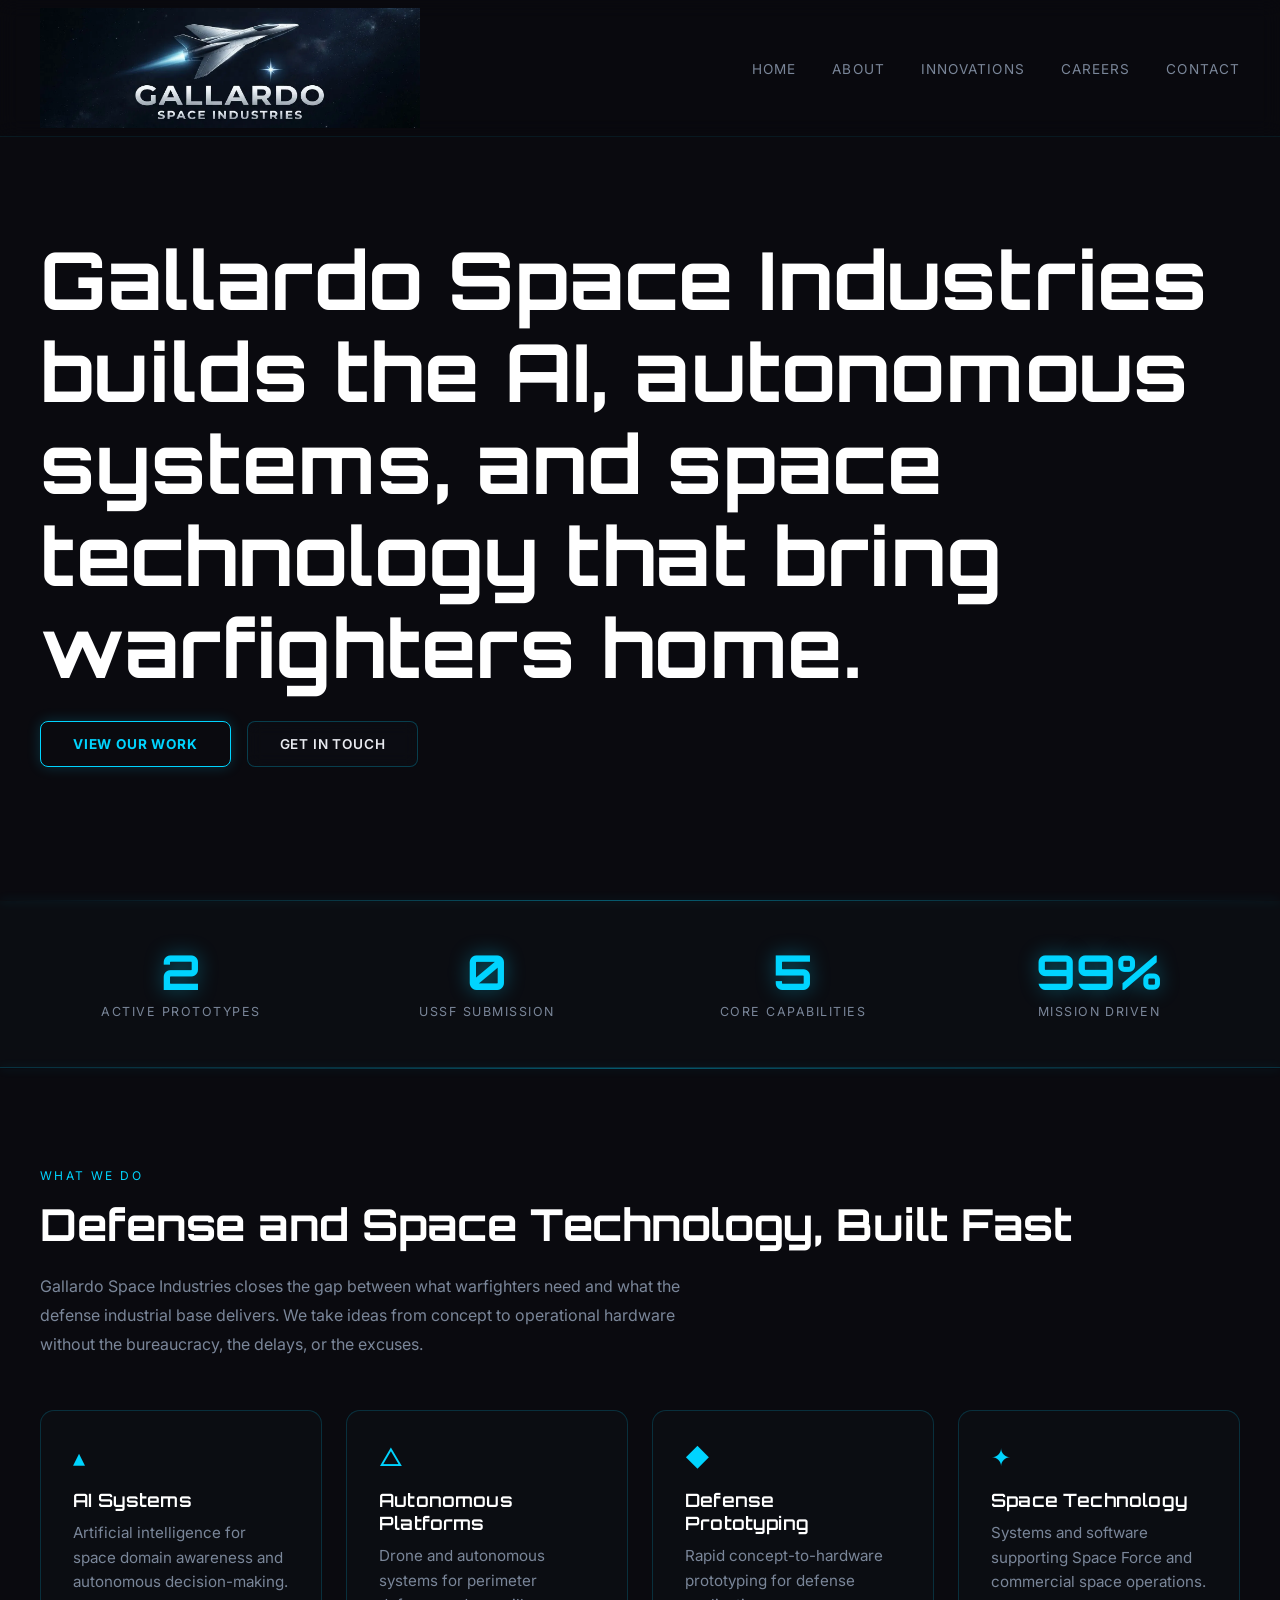
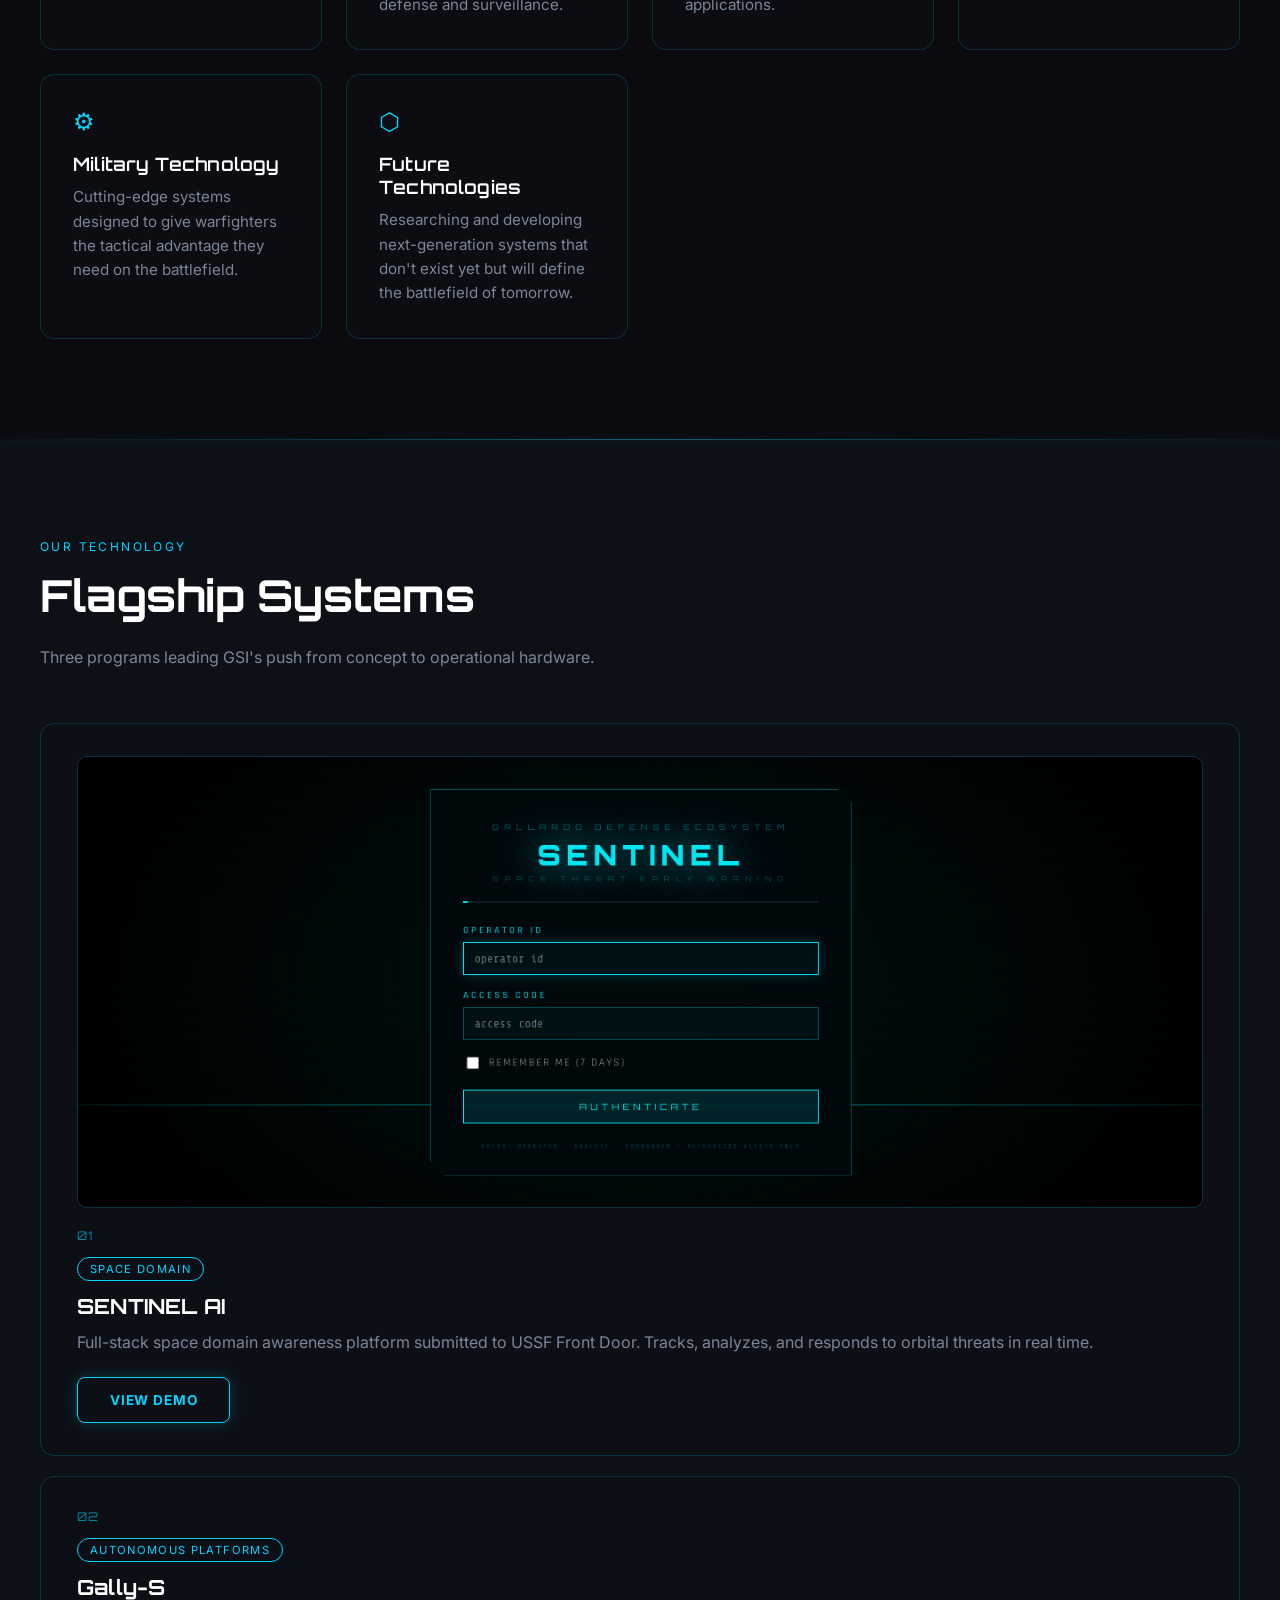
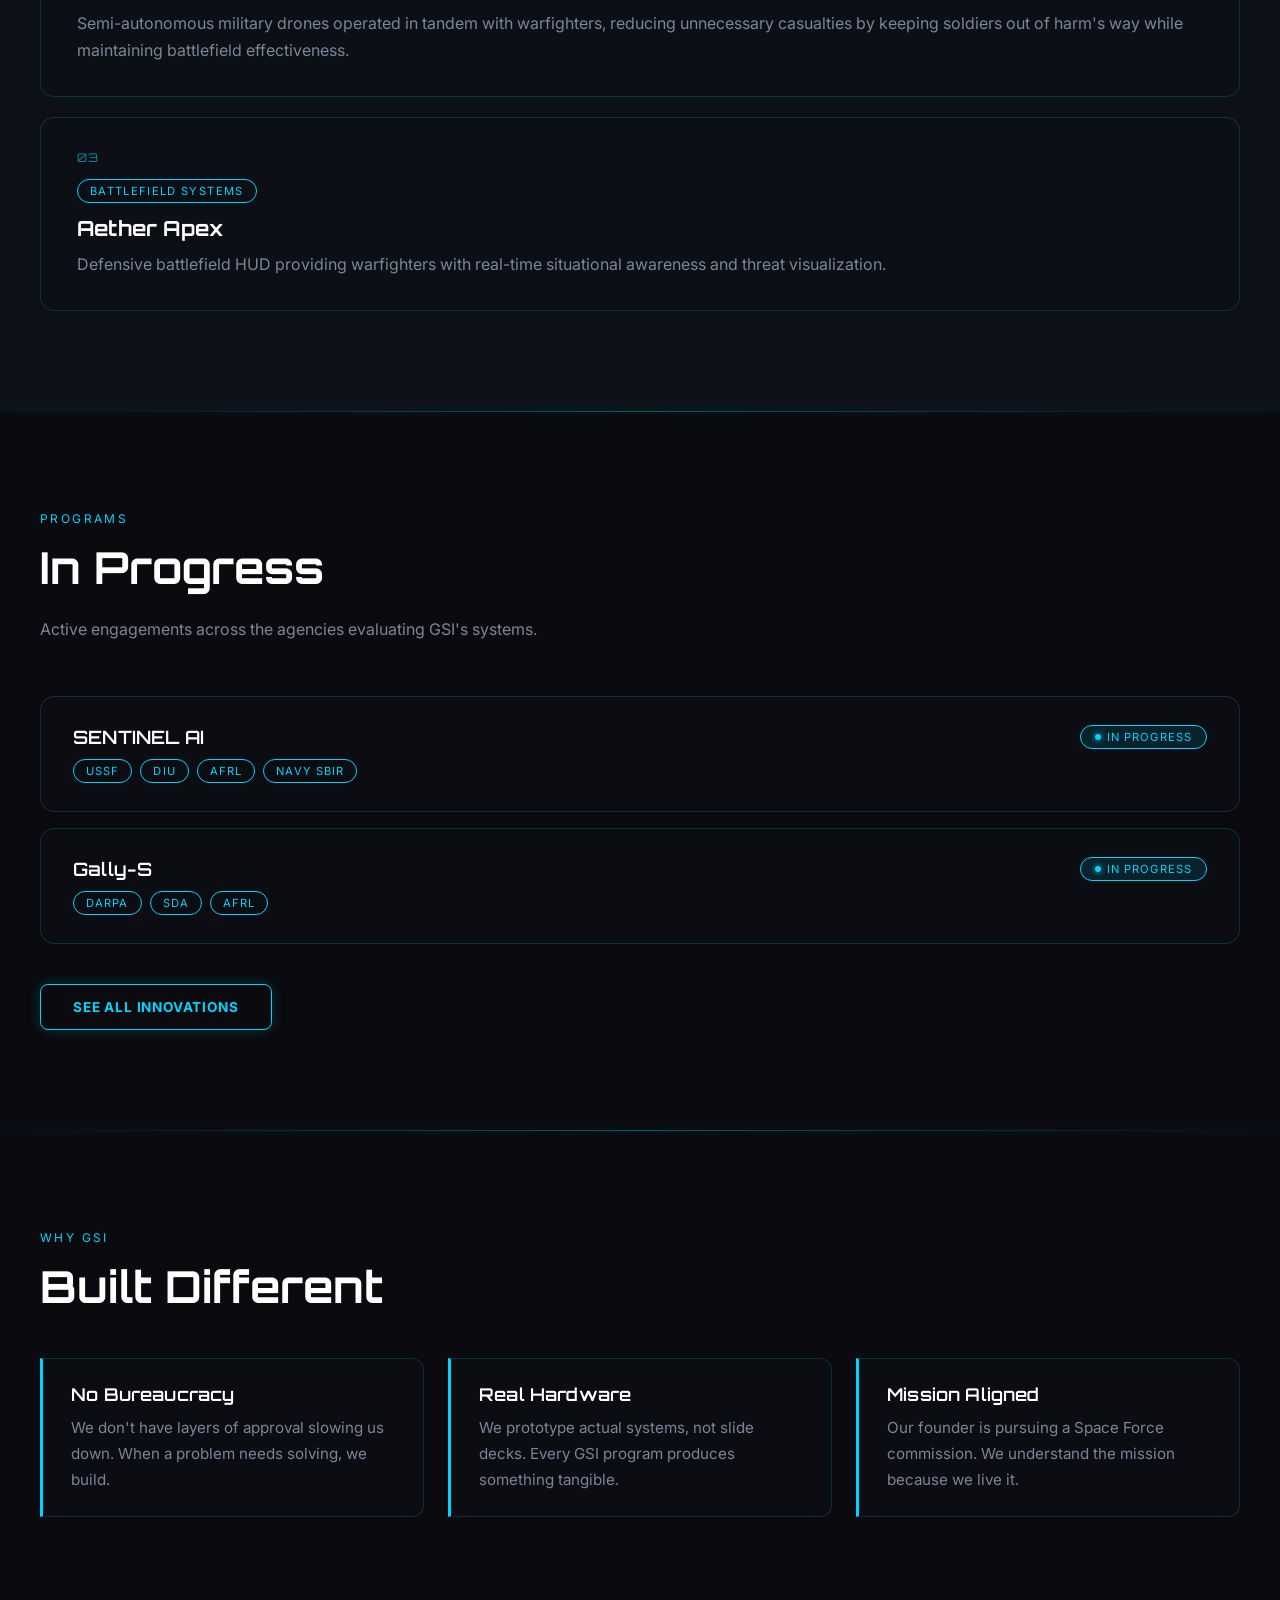
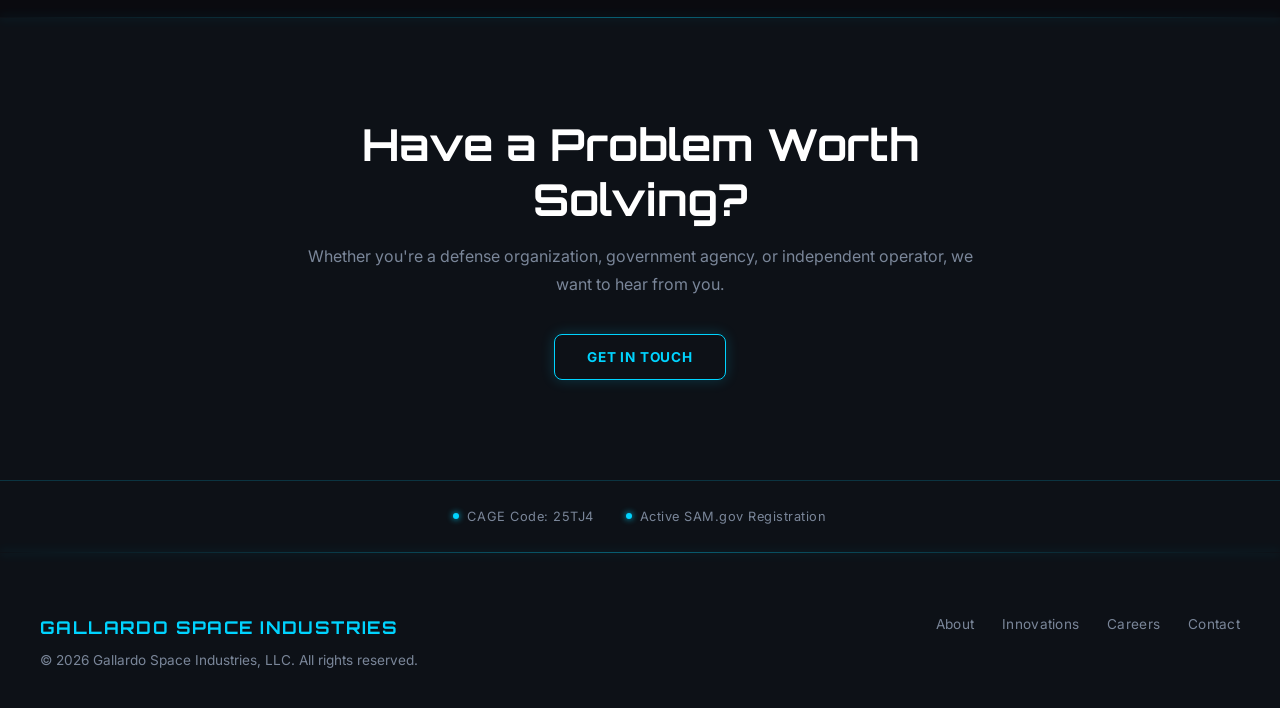
==== commit abae9eec: "Redesign site as minimal dark defense-tech, not space wallpaper - Remove grid overlay, particle canv" ====
--- a/index.html
+++ b/index.html
@@ -32,8 +32,7 @@
 
   <section class="hero">
     <div class="hero-content">
-      <h1>We Build<br>What Others Only Imagine</h1>
-      <p class="hero-sub">Defense and space technology built for those who can't afford to wait for tomorrow's solutions.</p>
+      <h1>Gallardo Space Industries builds the AI, autonomous systems, and space technology that bring warfighters home.</h1>
       <div class="hero-actions">
         <a href="innovations.html" class="btn-primary">View Our Work</a>
         <a href="contact.html" class="btn-ghost">Get In Touch</a>
@@ -104,27 +103,62 @@
 
   <section class="section section-dark">
     <div class="section-inner">
-      <p class="section-label">Innovations</p>
-      <h2>Active Programs</h2>
-      <p class="section-body">From space domain awareness to battlefield HUDs and autonomous drones, every GSI program is built to solve a real problem for real operators.</p>
+      <p class="section-label">Our Technology</p>
+      <h2>Flagship Systems</h2>
+      <p class="section-body">Three programs leading GSI's push from concept to operational hardware.</p>
       <div class="projects-list">
         <div class="project-card reveal">
+          <img src="images/sentinel-ai-demo.png" alt="SENTINEL AI operator authentication screen" class="tech-image">
           <div class="cap-index">01</div>
           <div class="project-tag">Space Domain</div>
           <h3>SENTINEL AI</h3>
           <p>Full-stack space domain awareness platform submitted to USSF Front Door. Tracks, analyzes, and responds to orbital threats in real time.</p>
+          <a href="https://sentinelaispace.netlify.app" class="btn-primary" target="_blank" rel="noopener noreferrer">View Demo</a>
         </div>
         <div class="project-card reveal">
           <div class="cap-index">02</div>
-          <div class="project-tag">Battlefield Systems</div>
-          <h3>AETHERIAL REAPER</h3>
-          <p>Defensive battlefield HUD providing warfighters with real-time situational awareness and threat visualization.</p>
+          <div class="project-tag">Autonomous Platforms</div>
+          <h3>Gally-S</h3>
+          <p>Semi-autonomous military drones operated in tandem with warfighters, reducing unnecessary casualties by keeping soldiers out of harm's way while maintaining battlefield effectiveness.</p>
         </div>
         <div class="project-card reveal">
           <div class="cap-index">03</div>
-          <div class="project-tag">Autonomous Platforms</div>
-          <h3>Gally Drones</h3>
-           <p>Semi-autonomous military drones operated in tandem with warfighters, reducing unnecessary casualties by keeping soldiers out of harm's way while maintaining battlefield effectiveness.</p>
+          <div class="project-tag">Battlefield Systems</div>
+          <h3>Aether Apex</h3>
+          <p>Defensive battlefield HUD providing warfighters with real-time situational awareness and threat visualization.</p>
+        </div>
+      </div>
+    </div>
+  </section>
+
+  <section class="section">
+    <div class="section-inner">
+      <p class="section-label">Programs</p>
+      <h2>In Progress</h2>
+      <p class="section-body">Active engagements across the agencies evaluating GSI's systems.</p>
+      <div class="roles-list">
+        <div class="role-card reveal">
+          <div class="role-head">
+            <h3>SENTINEL AI</h3>
+            <span class="status-pill">In Progress</span>
+          </div>
+          <div class="agency-tags">
+            <span class="role-tag">USSF</span>
+            <span class="role-tag">DIU</span>
+            <span class="role-tag">AFRL</span>
+            <span class="role-tag">Navy SBIR</span>
+          </div>
+        </div>
+        <div class="role-card reveal">
+          <div class="role-head">
+            <h3>Gally-S</h3>
+            <span class="status-pill">In Progress</span>
+          </div>
+          <div class="agency-tags">
+            <span class="role-tag">DARPA</span>
+            <span class="role-tag">SDA</span>
+            <span class="role-tag">AFRL</span>
+          </div>
         </div>
       </div>
       <div style="margin-top: 40px;">
@@ -162,11 +196,18 @@
     </div>
   </section>
 
+  <section class="credentials-strip">
+    <div class="credentials-inner">
+      <div class="credential-item">CAGE Code: 25TJ4</div>
+      <div class="credential-item">Active SAM.gov Registration</div>
+    </div>
+  </section>
+
   <footer>
     <div class="footer-inner">
       <div class="footer-brand">
-        <img src="images/GallardoSpaceIndustries.webp" alt="GSI" class="footer-logo">
-        <p class="footer-copy">&copy; 2026 Gallardo Space Industries. All rights reserved.</p>
+        <p class="footer-logo">GALLARDO SPACE INDUSTRIES</p>
+        <p class="footer-copy">&copy; 2026 Gallardo Space Industries, LLC. All rights reserved.</p>
       </div>
       <div class="footer-links">
         <a href="about.html">About</a>
--- a/styles.css
+++ b/styles.css
@@ -54,6 +54,7 @@
 
 .nav-logo {
   display: block;
+  background: transparent;
   perspective: 600px;
 }
 
@@ -62,6 +63,7 @@
   width: 380px;
   object-fit: cover;
   display: block;
+  background: transparent;
   transition: transform 0.15s ease;
   will-change: transform;
 }
@@ -144,35 +146,6 @@
   background: var(--bg);
 }
 
-.hero::before,
-.page-hero::before {
-  content: '';
-  position: absolute;
-  inset: 0;
-  z-index: 0;
-  pointer-events: none;
-  background-image:
-    linear-gradient(rgba(0, 212, 255, 0.07) 1px, transparent 1px),
-    linear-gradient(90deg, rgba(0, 212, 255, 0.07) 1px, transparent 1px);
-  background-size: 56px 56px;
-  mask-image: radial-gradient(ellipse 75% 65% at 50% 30%, black 40%, transparent 85%);
-  -webkit-mask-image: radial-gradient(ellipse 75% 65% at 50% 30%, black 40%, transparent 85%);
-  animation: gridPulse 10s ease-in-out infinite;
-}
-
-@keyframes gridPulse {
-  0%, 100% { opacity: 0.55; }
-  50% { opacity: 1; }
-}
-
-#hero-particles {
-  position: absolute;
-  inset: 0;
-  z-index: 1;
-  pointer-events: none;
-  display: block;
-}
-
 .hero-content {
   position: relative;
   z-index: 2;
@@ -255,6 +228,43 @@
   text-transform: uppercase;
   letter-spacing: 0.12em;
   color: var(--muted);
+}
+
+/* CREDENTIALS STRIP */
+.credentials-strip {
+  position: relative;
+  background: var(--surface);
+  border-top: 1px solid var(--border-glow);
+  padding: 28px 40px;
+}
+
+.credentials-inner {
+  max-width: 1200px;
+  margin: 0 auto;
+  display: flex;
+  flex-wrap: wrap;
+  align-items: center;
+  justify-content: center;
+  gap: 32px;
+}
+
+.credential-item {
+  display: flex;
+  align-items: center;
+  gap: 8px;
+  font-size: 0.8rem;
+  letter-spacing: 0.04em;
+  color: var(--muted);
+}
+
+.credential-item::before {
+  content: '';
+  width: 6px;
+  height: 6px;
+  border-radius: 50%;
+  background: var(--accent);
+  box-shadow: 0 0 6px var(--accent);
+  flex-shrink: 0;
 }
 
 /* BUTTONS */
@@ -454,6 +464,19 @@
 
 .project-card p { color: var(--muted); line-height: 1.7; }
 
+.project-card .btn-primary,
+.project-card .btn-ghost {
+  margin-top: 20px;
+}
+
+.tech-image {
+  width: 100%;
+  display: block;
+  border-radius: 10px;
+  border: 1px solid var(--border-glow);
+  margin-bottom: 20px;
+}
+
 /* WHY GRID */
 .why-grid {
   display: grid;
@@ -633,9 +656,6 @@
     opacity: 1 !important;
     transform: none !important;
   }
-  #hero-particles { display: none !important; }
-  .hero::before,
-  .page-hero::before { animation: none !important; }
   .nav-logo img { transition: none !important; }
 }
 
@@ -661,7 +681,15 @@
   gap: 14px;
 }
 
-.footer-logo { height: 60px; width: auto; }
+.footer-logo {
+  font-family: var(--font-heading);
+  font-size: 1.1rem;
+  font-weight: 700;
+  letter-spacing: 0.08em;
+  color: var(--accent);
+  background: transparent;
+  margin: 0;
+}
 
 .footer-copy { color: var(--muted); font-size: 0.85rem; }
 
@@ -728,6 +756,38 @@
 }
 
 .role-card p { color: var(--muted); font-size: 0.95rem; line-height: 1.6; }
+
+/* STATUS PILL + AGENCY TAGS (programs) */
+.status-pill {
+  display: inline-flex;
+  align-items: center;
+  gap: 6px;
+  font-size: 0.7rem;
+  text-transform: uppercase;
+  letter-spacing: 0.1em;
+  color: var(--accent);
+  background: rgba(0, 212, 255, 0.1);
+  border: 1px solid var(--accent);
+  border-radius: 999px;
+  padding: 4px 14px;
+  white-space: nowrap;
+}
+
+.status-pill::before {
+  content: '';
+  width: 6px;
+  height: 6px;
+  border-radius: 50%;
+  background: var(--accent);
+  box-shadow: 0 0 6px var(--accent);
+}
+
+.agency-tags {
+  display: flex;
+  flex-wrap: wrap;
+  gap: 8px;
+  margin-top: 4px;
+}
 
 /* HAMBURGER / RESPONSIVE */
 .hamburger {
@@ -763,11 +823,14 @@
   border-bottom: 1px solid rgba(0, 212, 255, 0.2);
 }
 
-@media (max-width: 768px) {
+@media (max-width: 960px) {
   #nav { padding: 8px 20px; }
   .nav-logo img { height: 60px; width: 180px; }
   .nav-links { display: none; }
   .hamburger { display: flex; }
+}
+
+@media (max-width: 768px) {
   .hero { padding: 160px 20px 80px; }
   .section { padding: 60px 20px; }
   .page-hero { padding: 160px 20px 60px; }
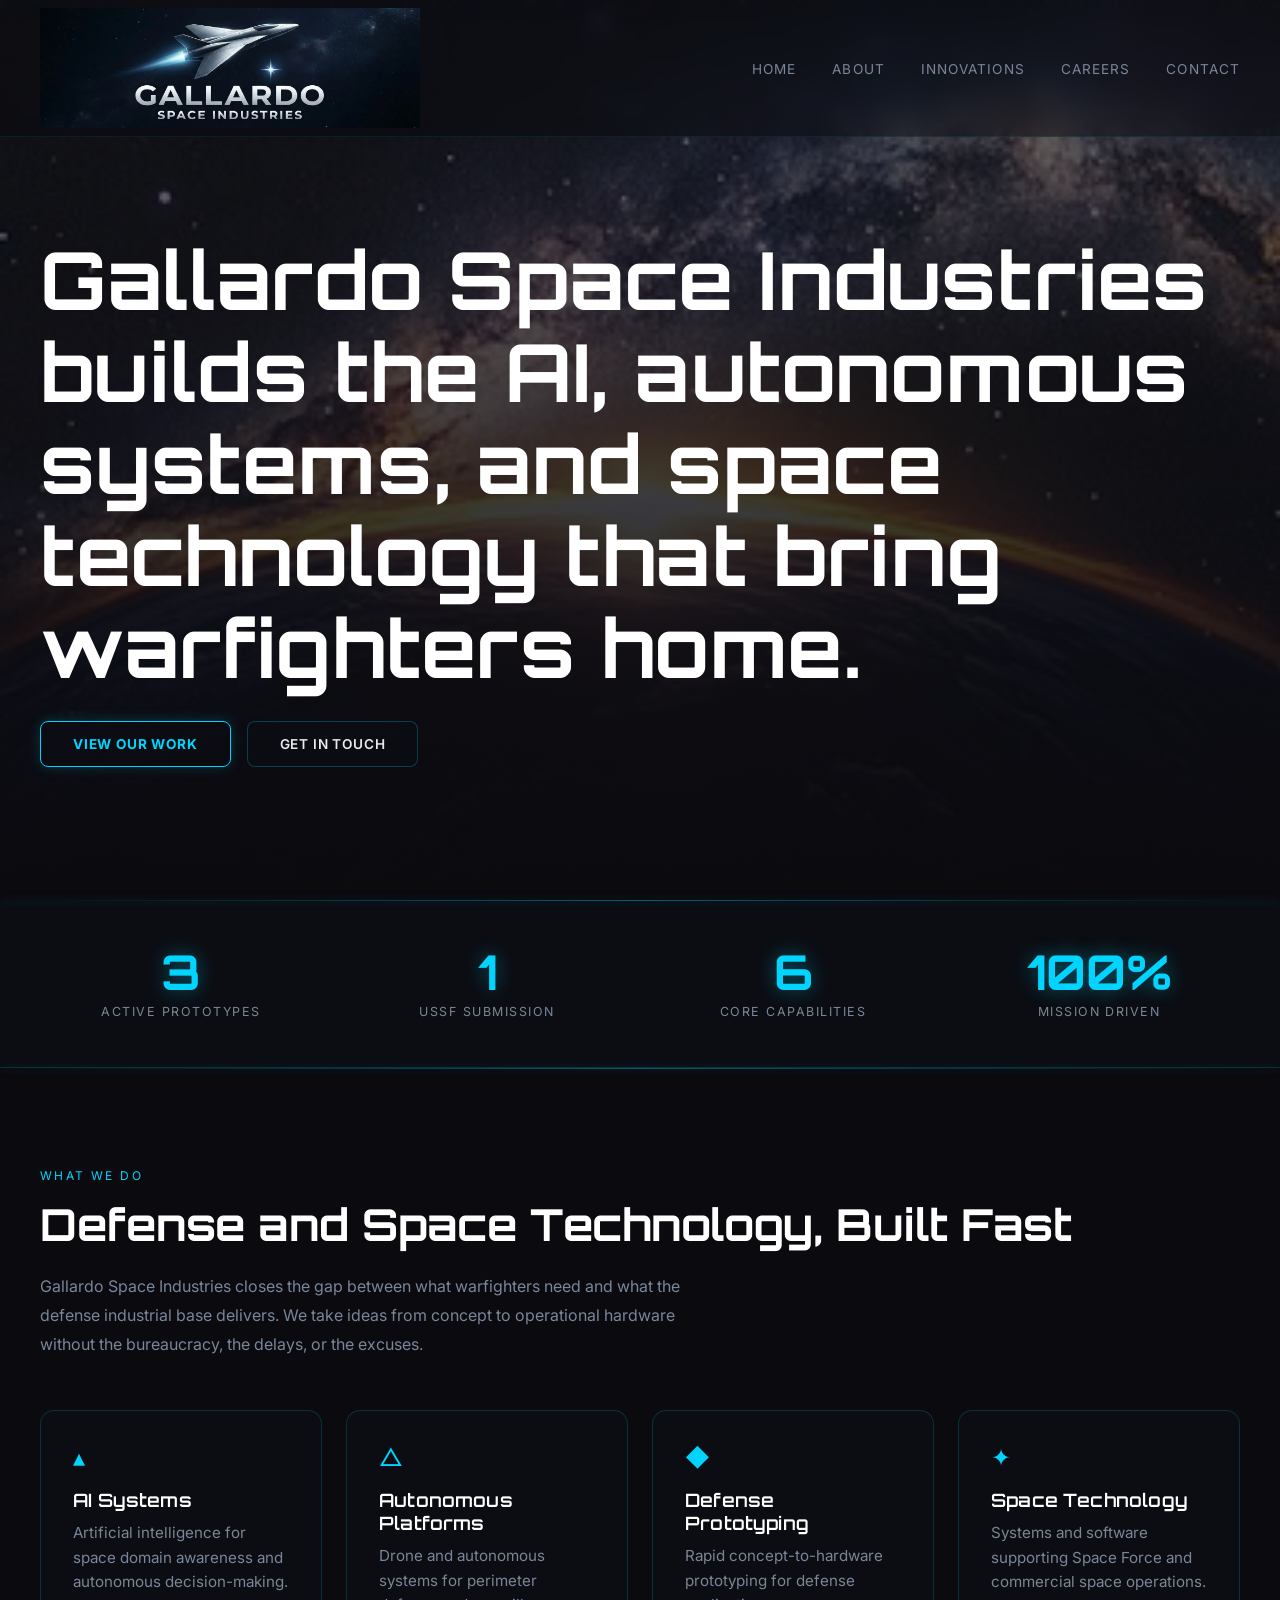
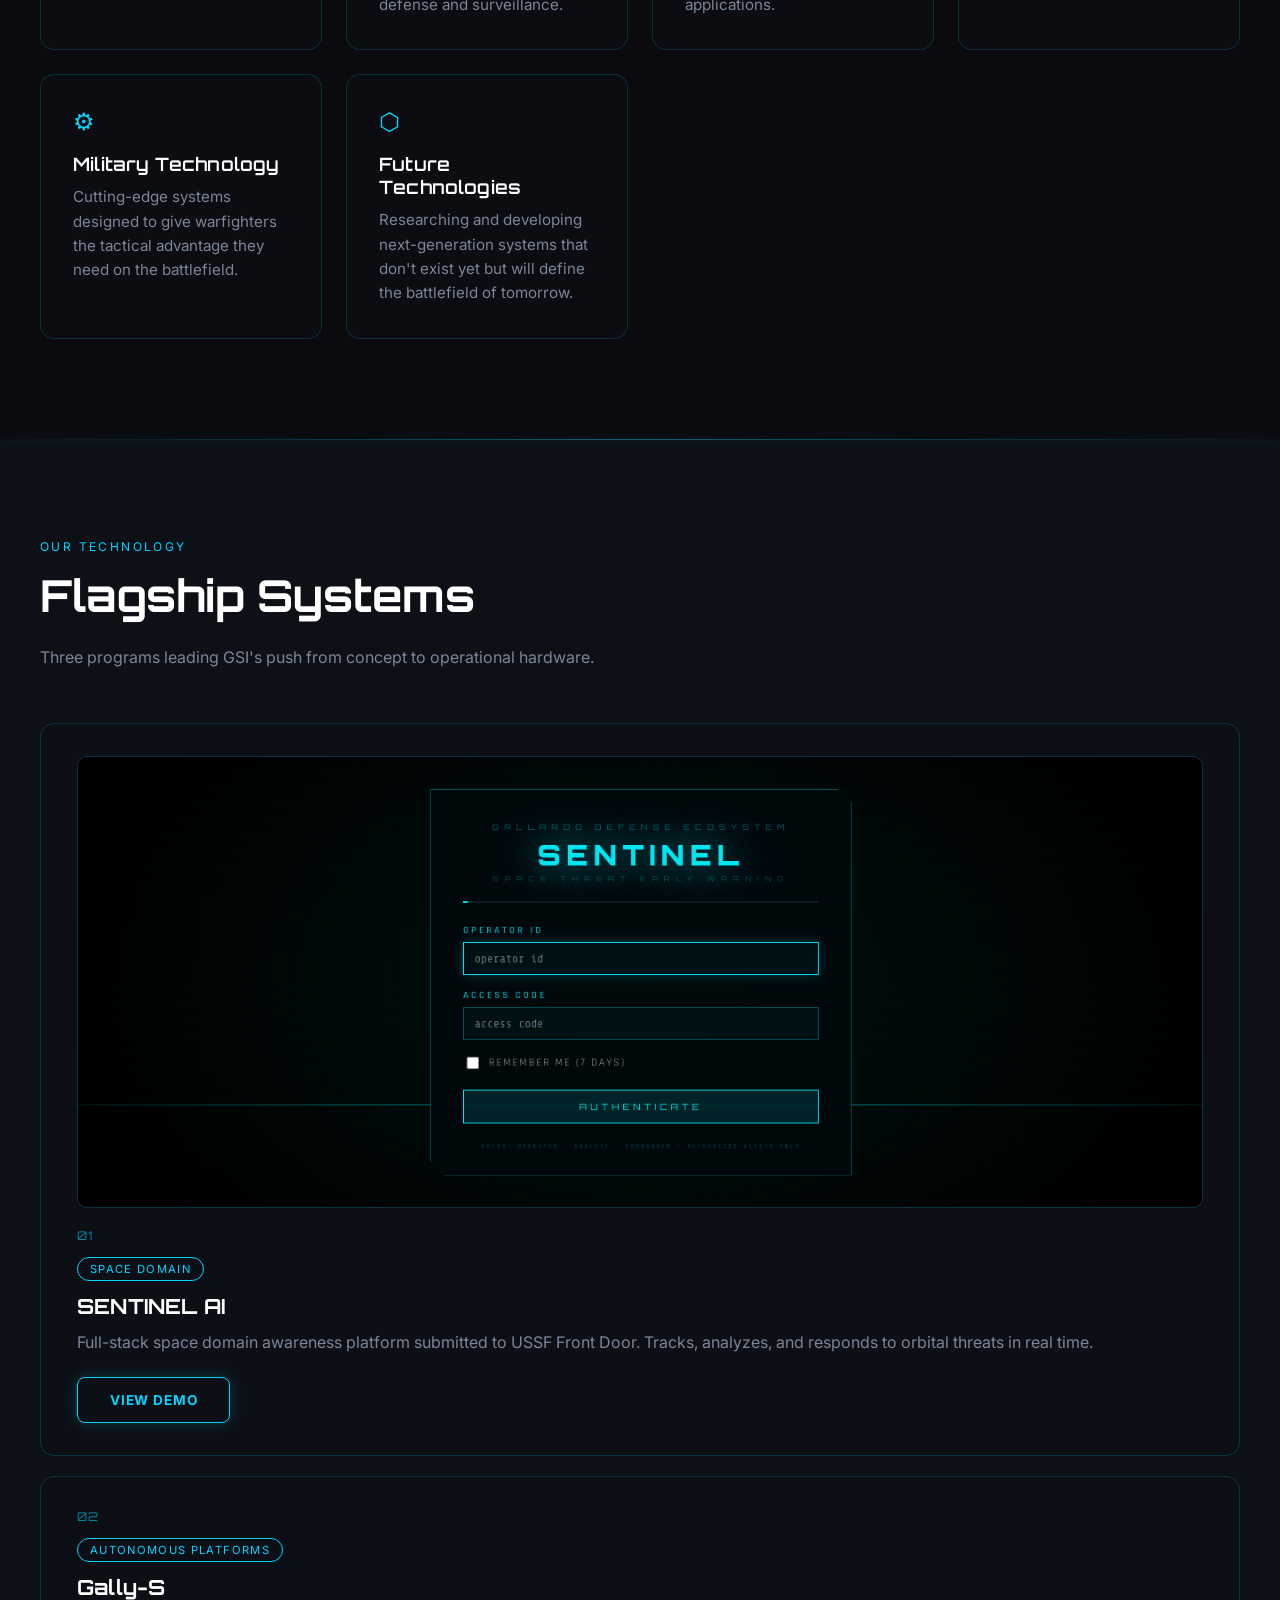
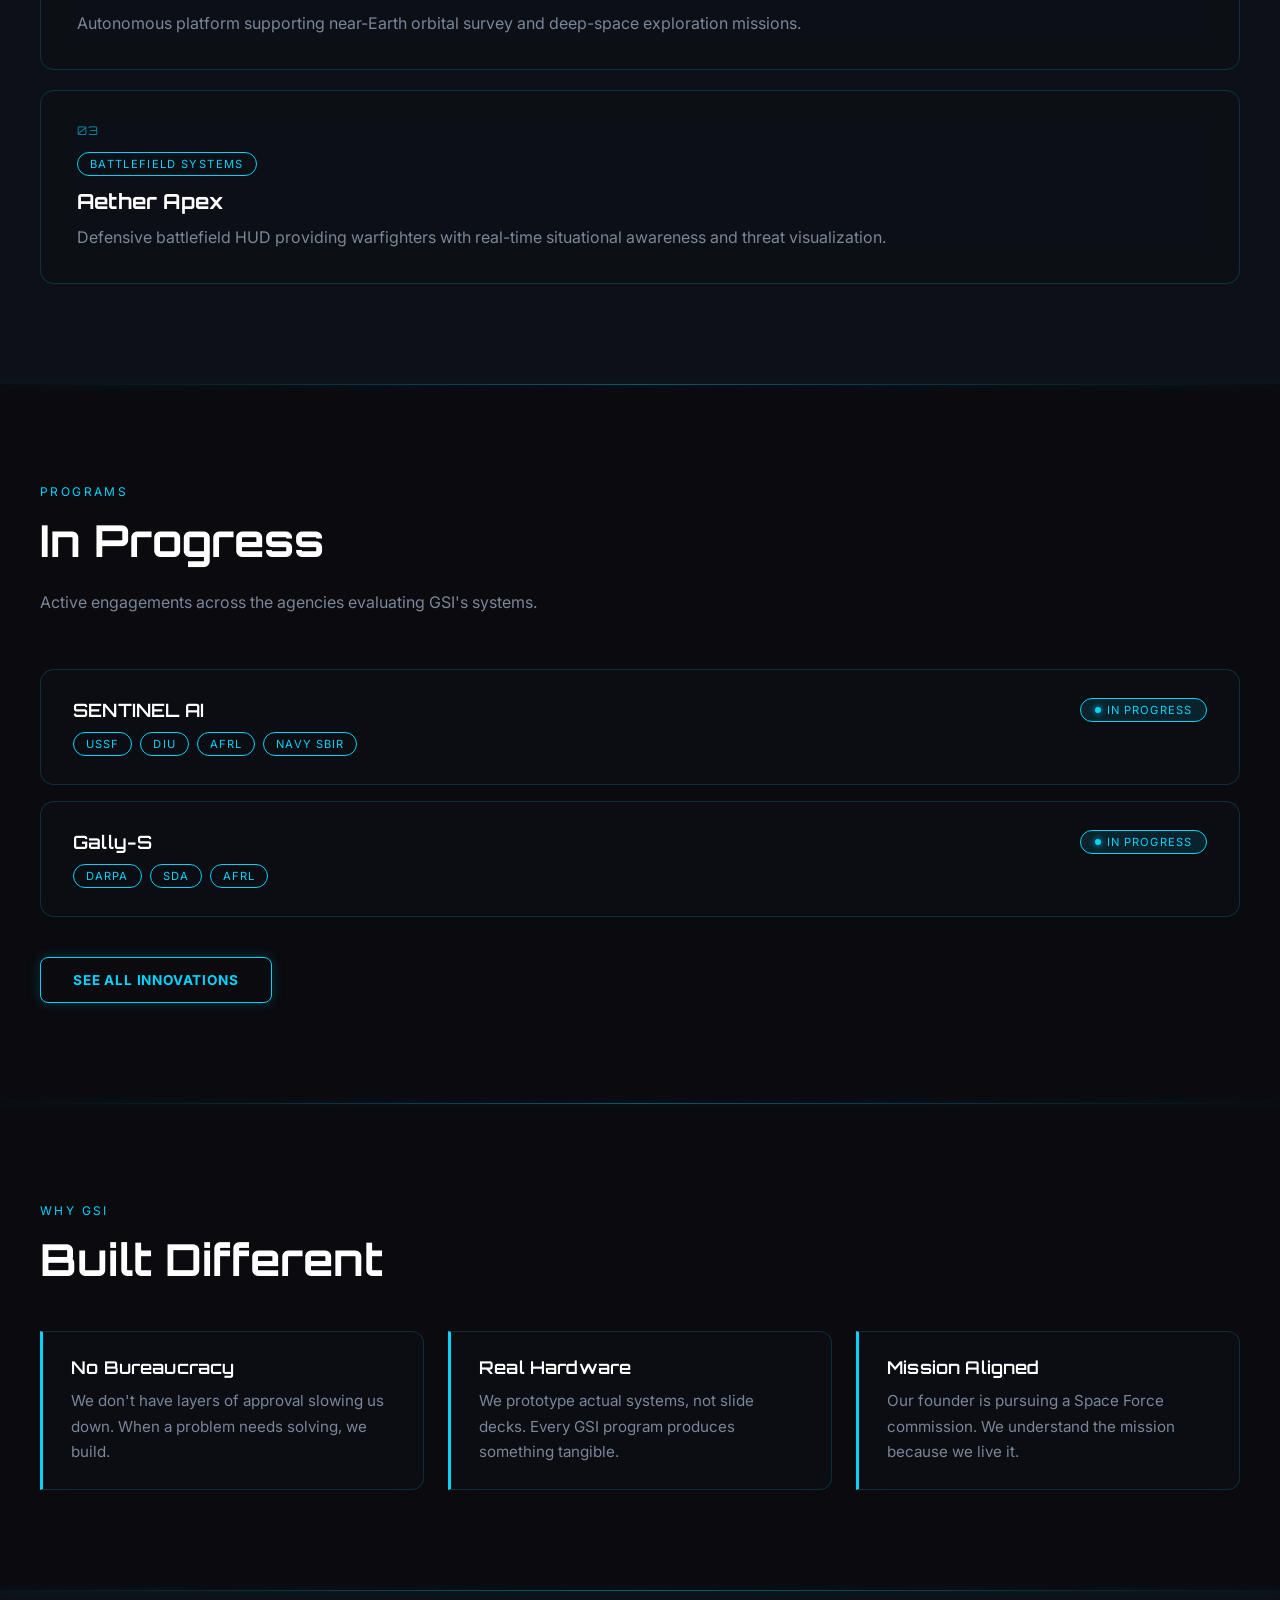
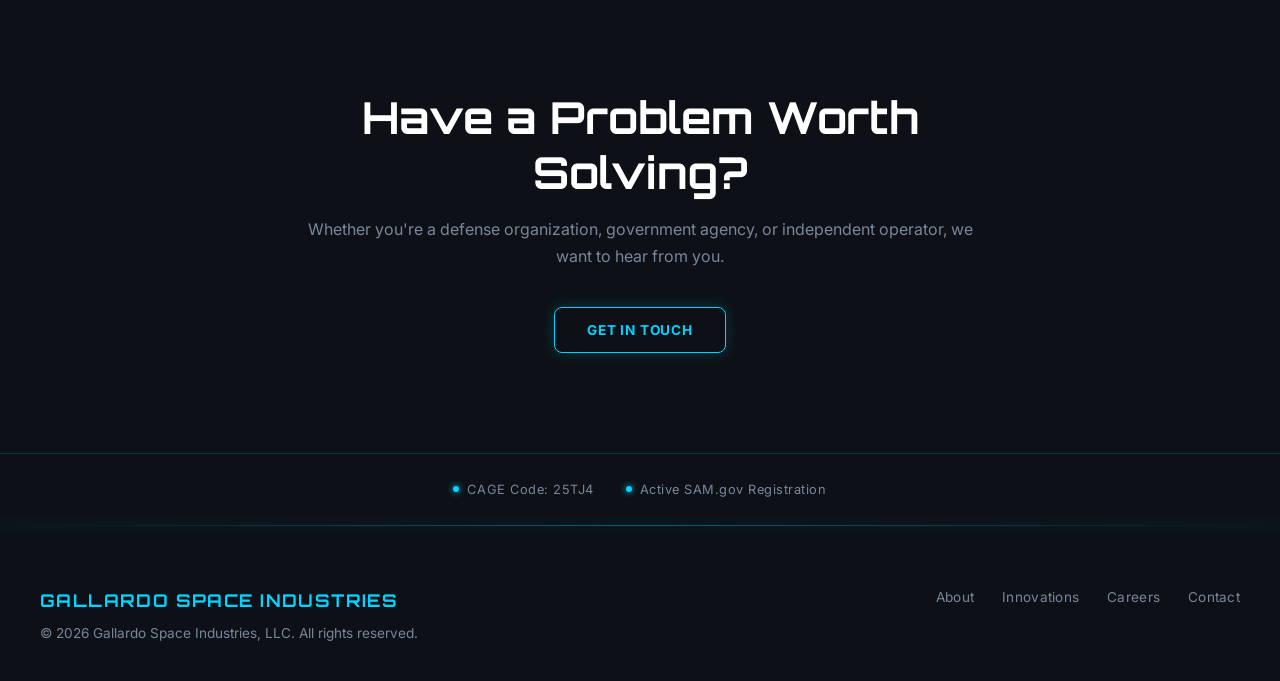
==== commit b8a933de: "Remove military framing from homepage Gally-S description, align with near-Earth/deep-space explorat" ====
--- a/index.html
+++ b/index.html
@@ -119,7 +119,7 @@
           <div class="cap-index">02</div>
           <div class="project-tag">Autonomous Platforms</div>
           <h3>Gally-S</h3>
-          <p>Semi-autonomous military drones operated in tandem with warfighters, reducing unnecessary casualties by keeping soldiers out of harm's way while maintaining battlefield effectiveness.</p>
+          <p>Autonomous platform supporting near-Earth orbital survey and deep-space exploration missions.</p>
         </div>
         <div class="project-card reveal">
           <div class="cap-index">03</div>
--- a/styles.css
+++ b/styles.css
@@ -143,7 +143,10 @@
   display: flex;
   align-items: center;
   padding: 200px 40px 100px;
-  background: var(--bg);
+  background-color: var(--bg);
+  background-image: linear-gradient(to bottom, rgba(10, 10, 15, 0.55) 0%, rgba(10, 10, 15, 0.82) 60%, rgba(10, 10, 15, 1) 100%), url('images/Earth.jpg');
+  background-size: cover;
+  background-position: center top;
 }
 
 .hero-content {
@@ -527,7 +530,25 @@
   isolation: isolate;
   padding: 220px 40px 80px;
   width: 100%;
-  background: var(--bg);
+  background-color: var(--bg);
+  background-size: cover;
+  background-position: center top;
+}
+
+.about-hero {
+  background-image: linear-gradient(to bottom, rgba(10, 10, 15, 0.55) 0%, rgba(10, 10, 15, 0.82) 60%, rgba(10, 10, 15, 1) 100%), url('images/about.webp');
+}
+
+.innovations-hero {
+  background-image: linear-gradient(to bottom, rgba(10, 10, 15, 0.55) 0%, rgba(10, 10, 15, 0.82) 60%, rgba(10, 10, 15, 1) 100%), url('images/innovations.jpg');
+}
+
+.careers-hero {
+  background-image: linear-gradient(to bottom, rgba(10, 10, 15, 0.55) 0%, rgba(10, 10, 15, 0.82) 60%, rgba(10, 10, 15, 1) 100%), url('images/careers.jpeg');
+}
+
+.contact-hero {
+  background-image: linear-gradient(to bottom, rgba(10, 10, 15, 0.55) 0%, rgba(10, 10, 15, 0.82) 60%, rgba(10, 10, 15, 1) 100%), url('images/contact.jpg');
 }
 
 .page-hero-inner {
